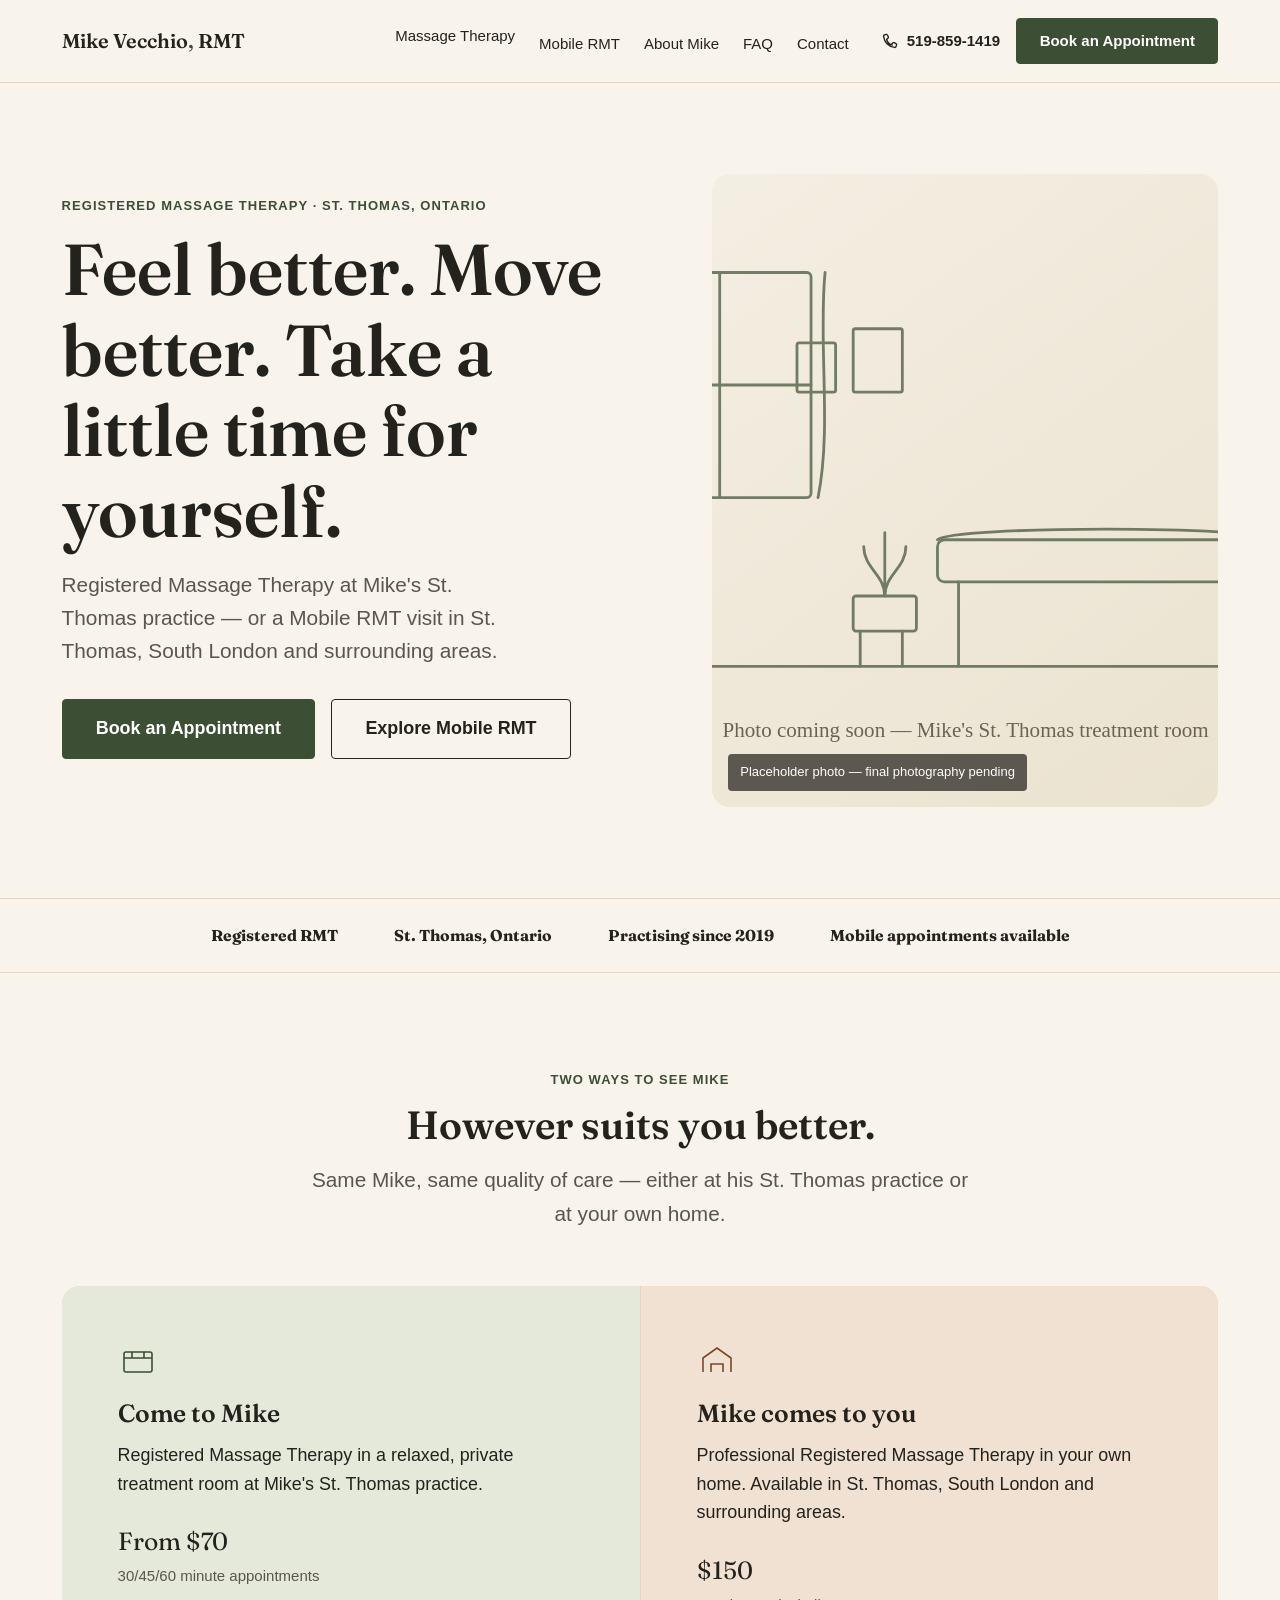
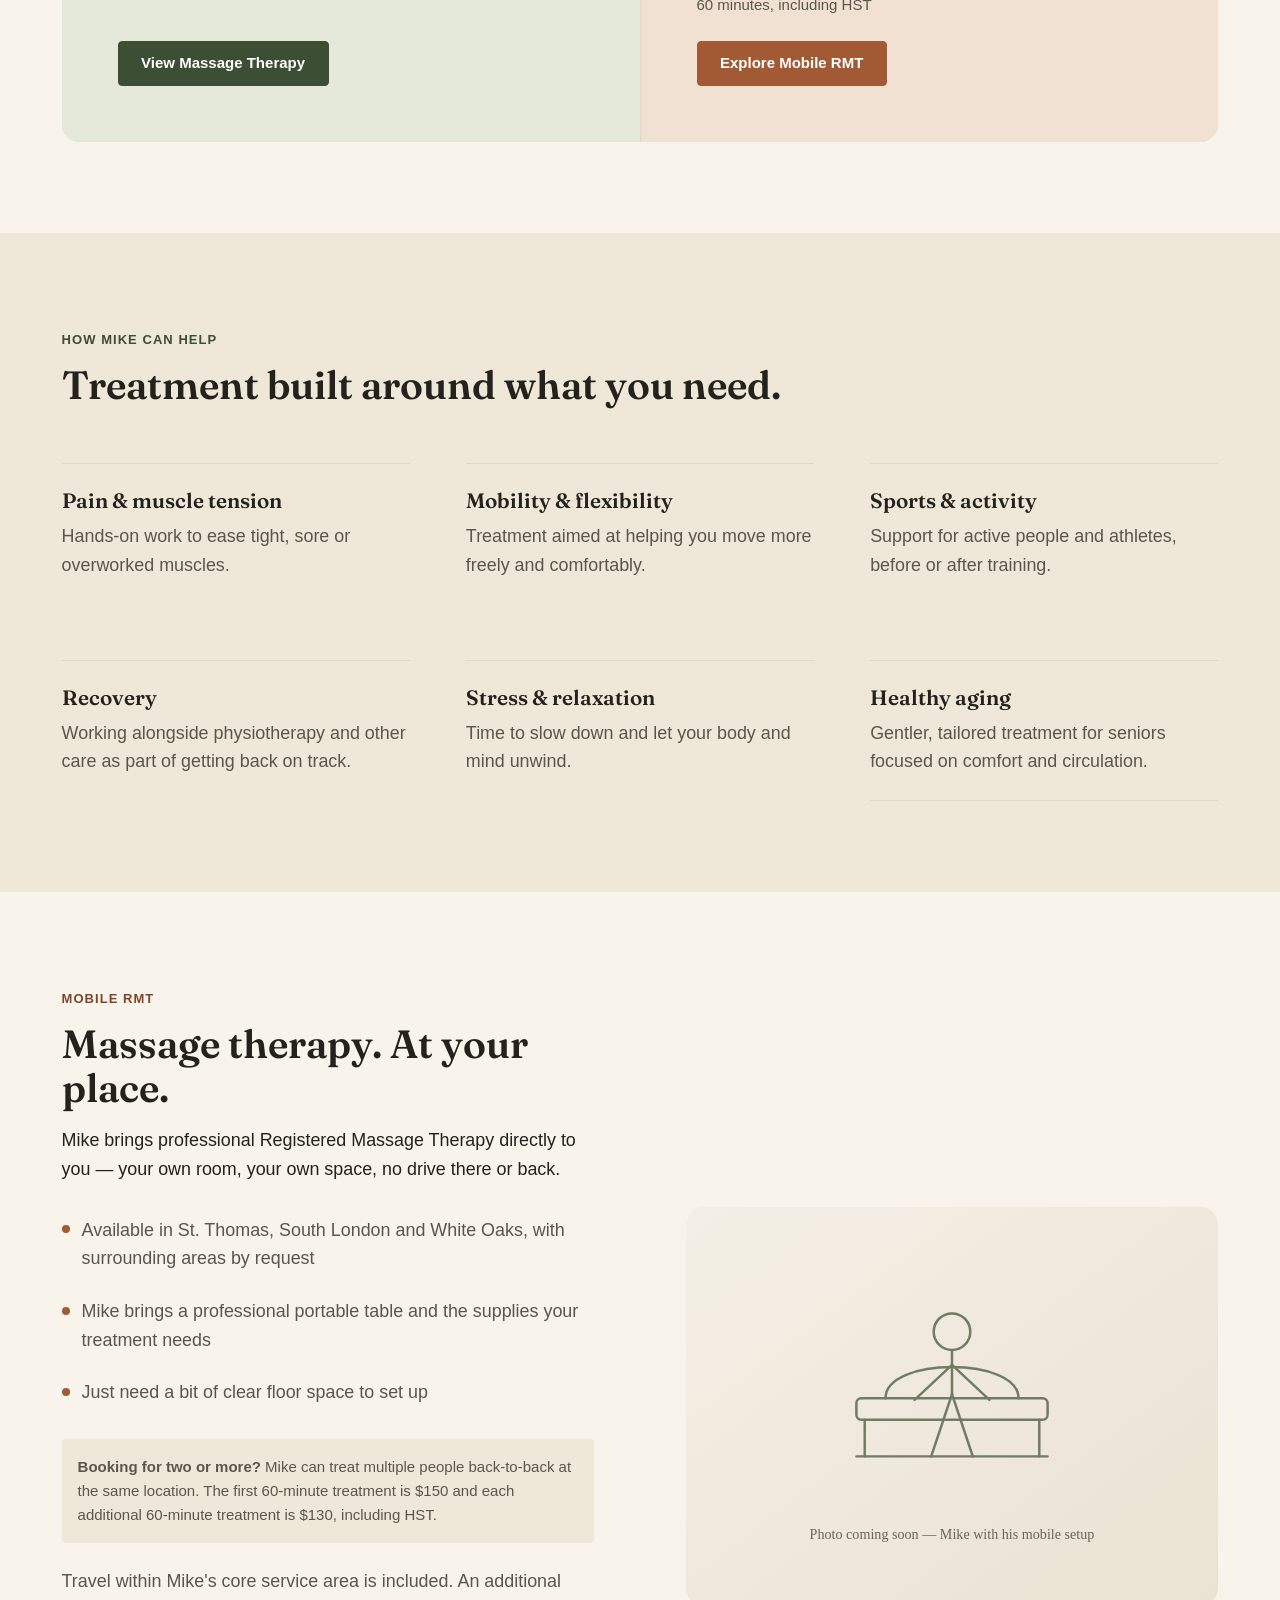
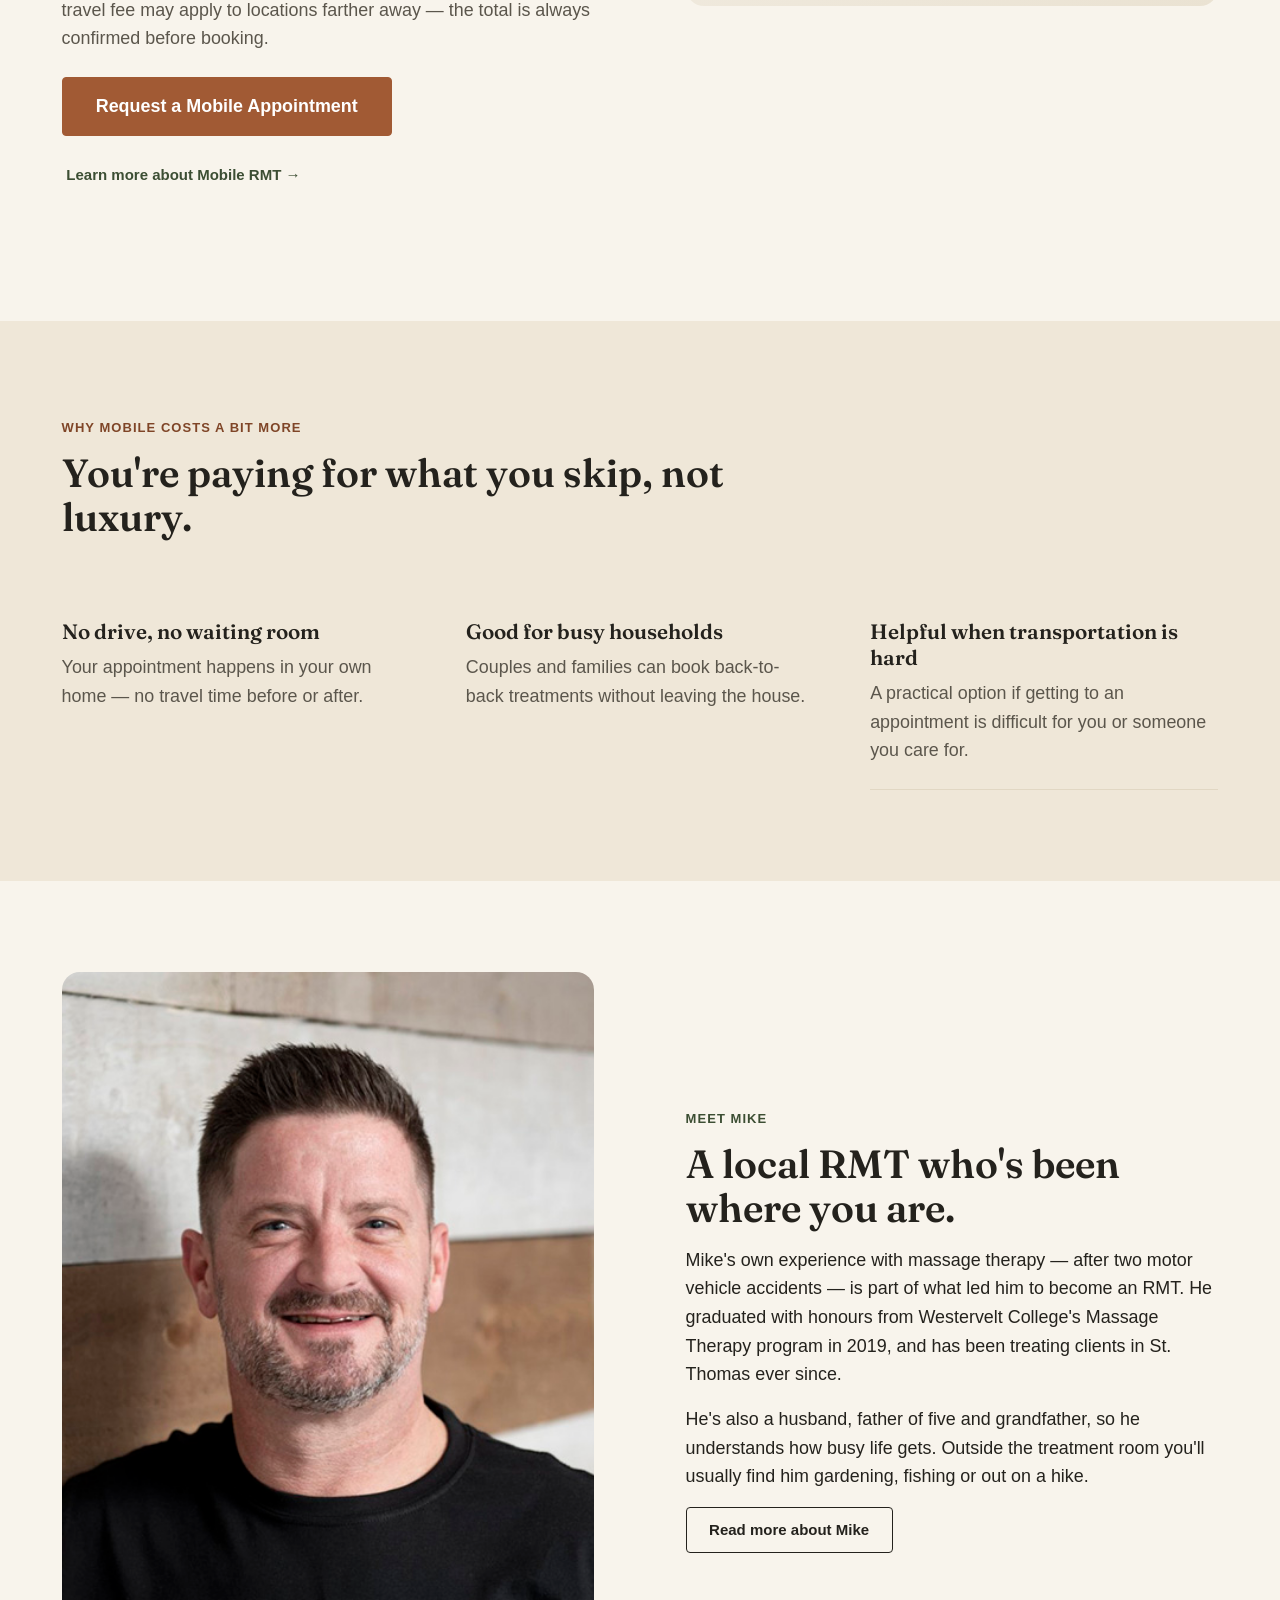
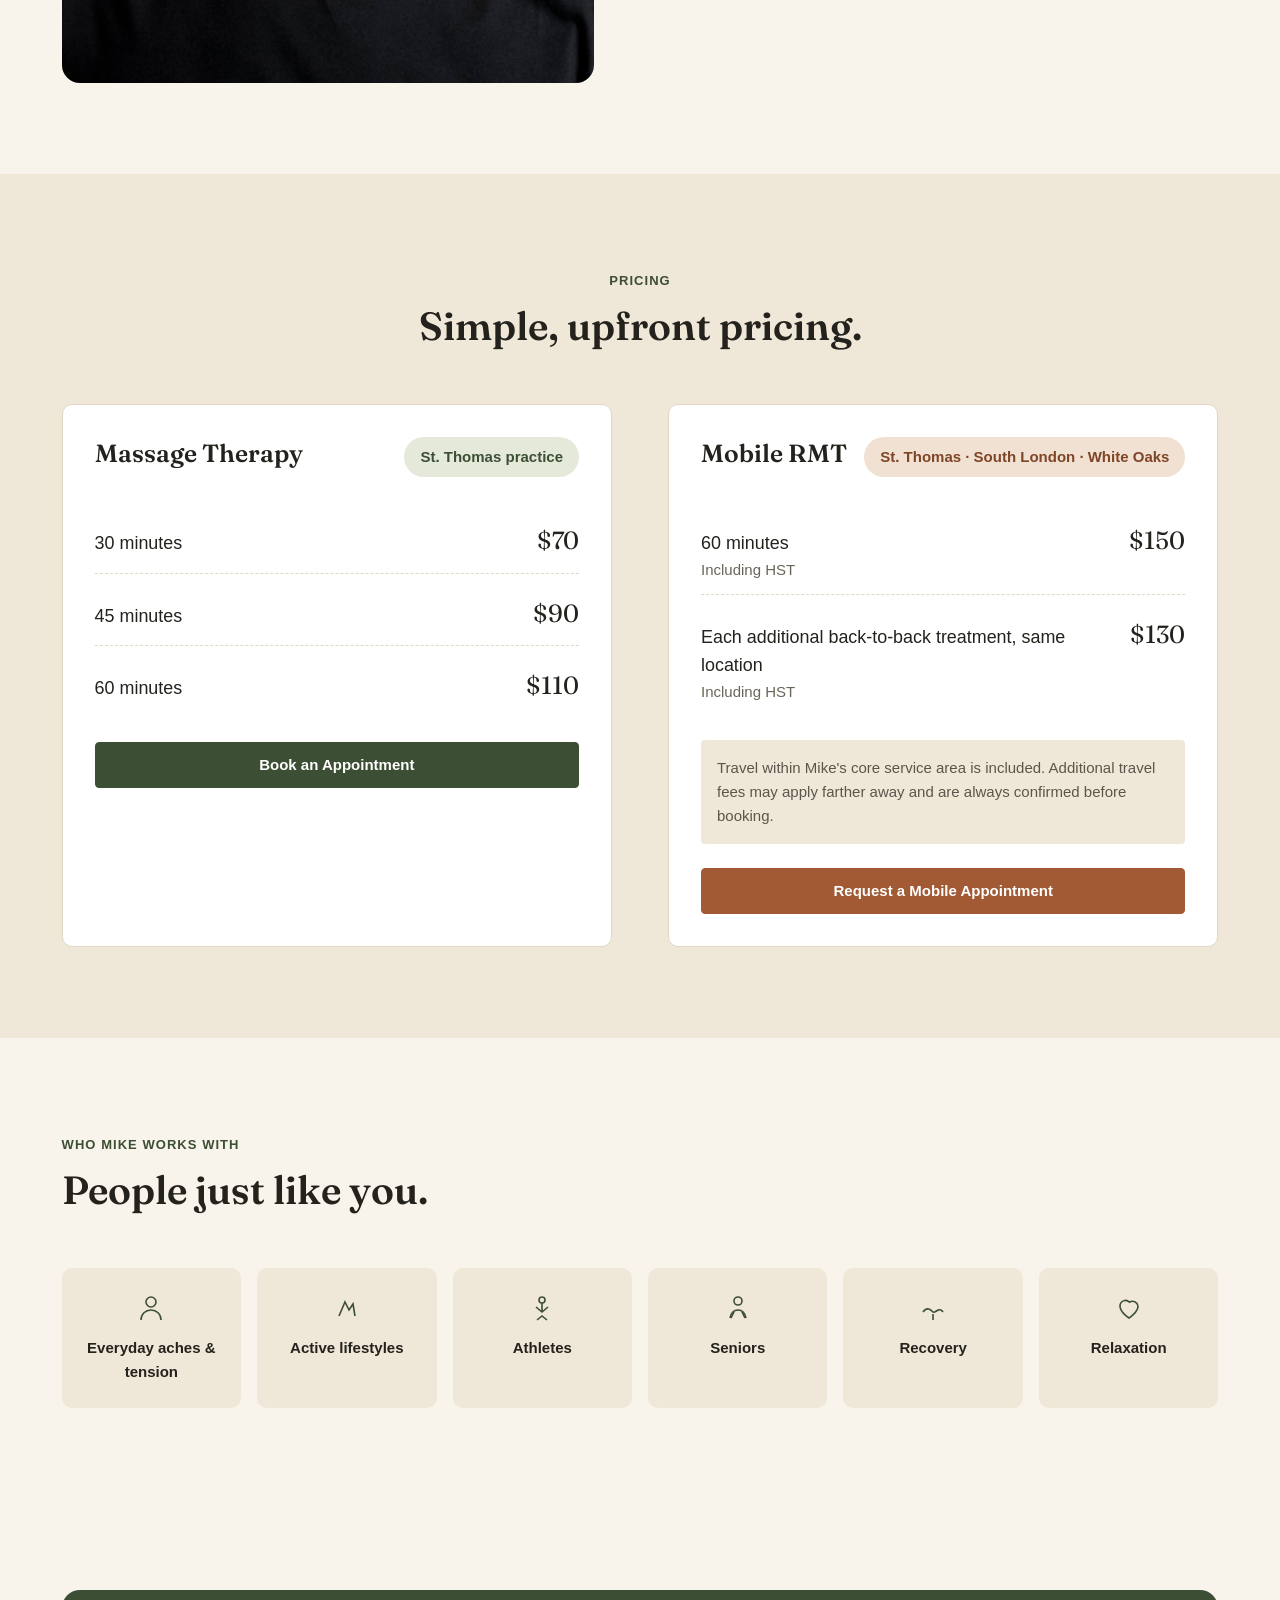
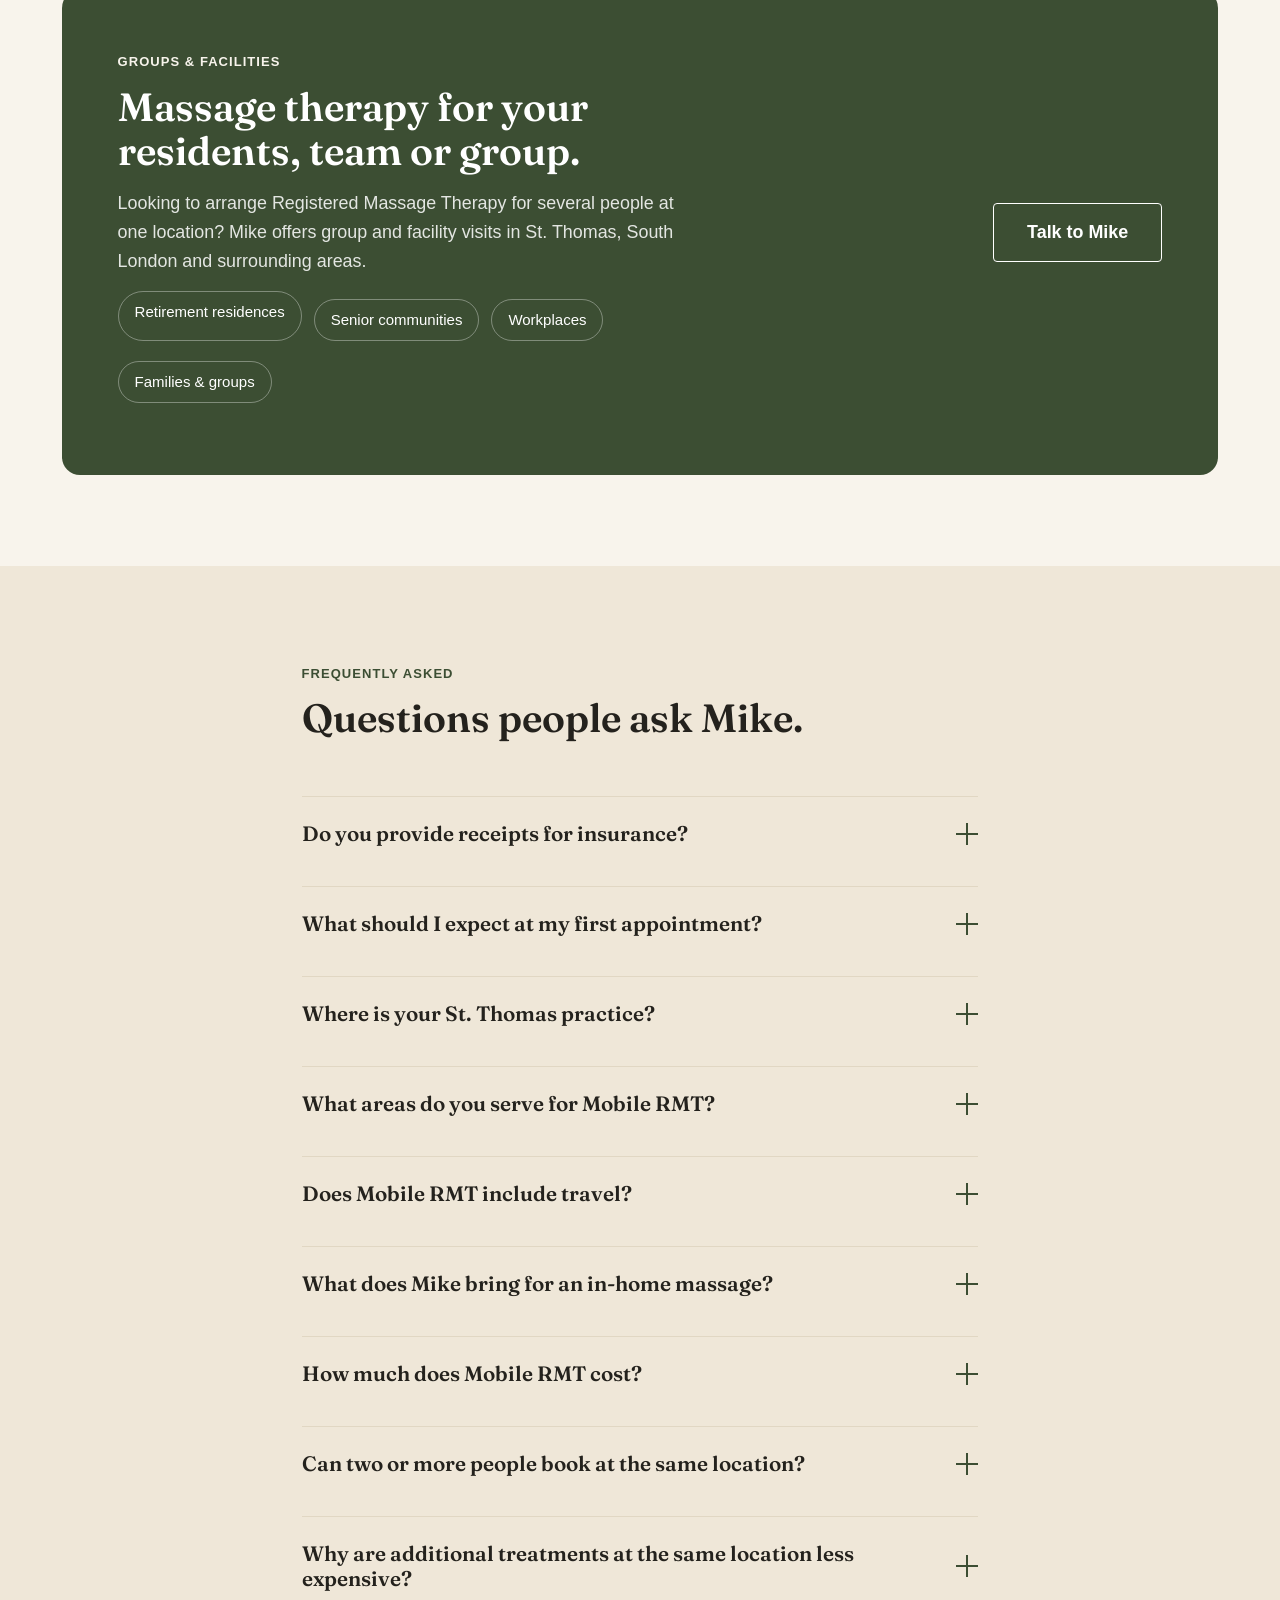
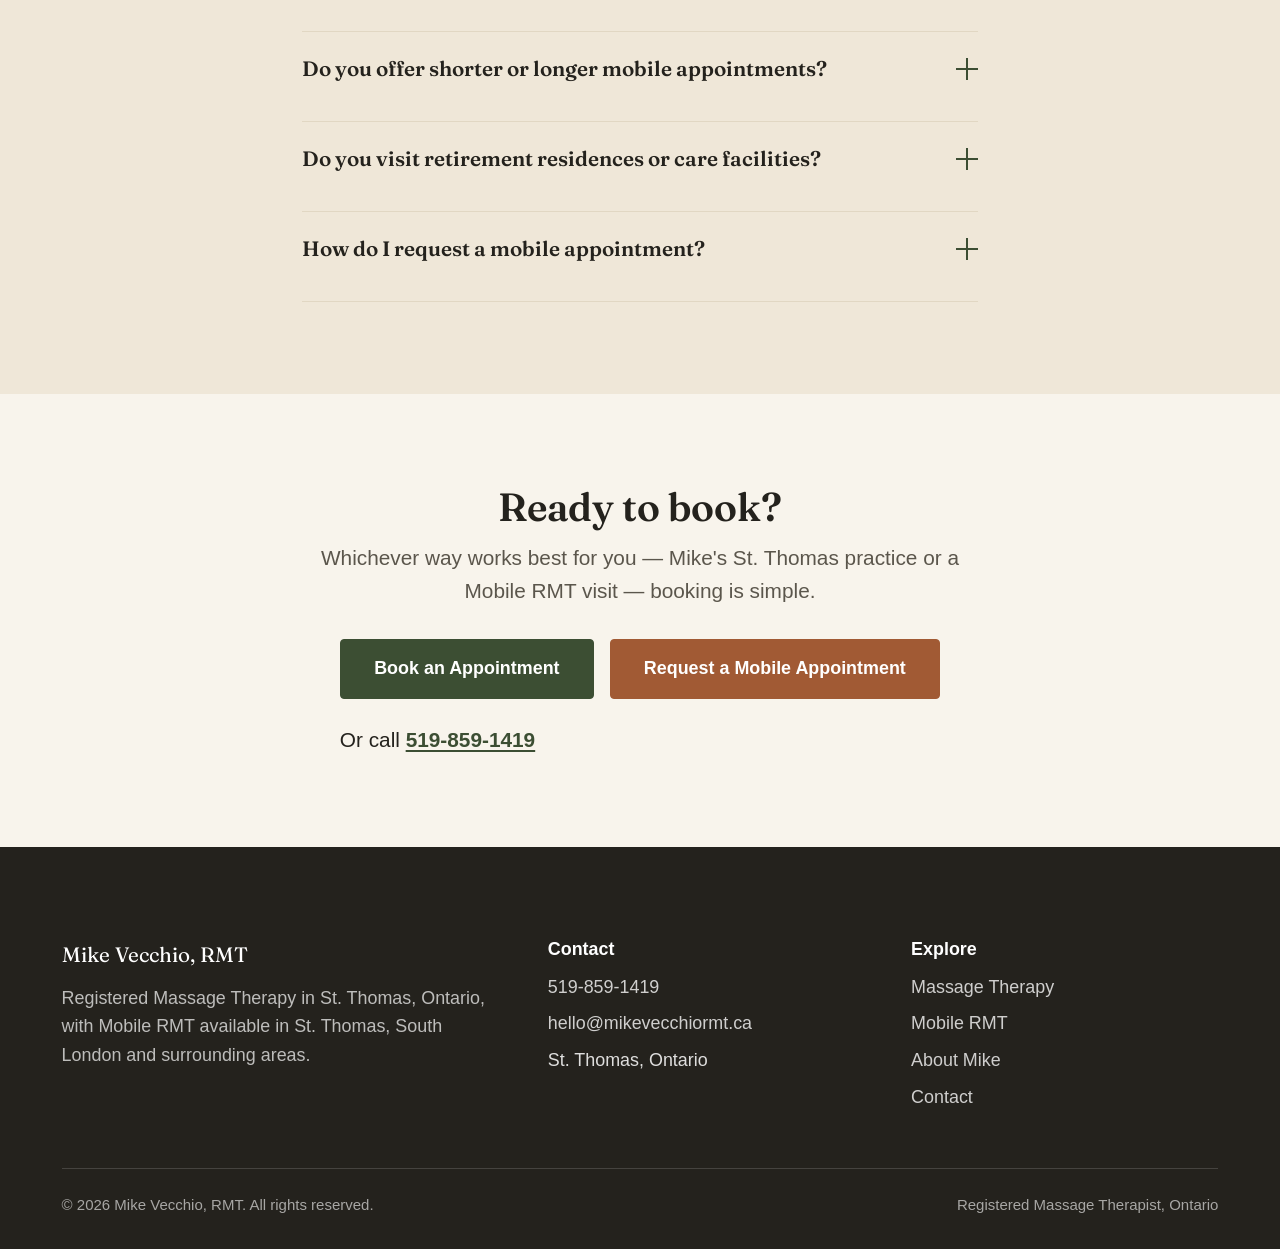
==== index.html @ 5816eddb "Rebuild Mike Vecchio RMT site: new IA, Mobile RMT launch, redesign Ground-up redesign covering the f" ====
<!DOCTYPE html>
<html lang="en-CA">
<head>
<meta charset="utf-8" />
<meta name="viewport" content="width=device-width, initial-scale=1" />
<title>Mike Vecchio, RMT — Registered Massage Therapy in St. Thomas, Ontario</title>
<meta name="description" content="Registered Massage Therapy with Mike Vecchio in St. Thomas, Ontario. Book at his practice or request a Mobile RMT visit in St. Thomas, South London and White Oaks." />
<link rel="canonical" href="https://www.mikevecchiormt.ca/" />
<meta name="robots" content="index, follow, max-image-preview:large, max-snippet:-1" />
<meta name="theme-color" content="#3C4E33" />

<link rel="icon" href="/favicon.png" />
<link rel="apple-touch-icon" href="/favicon.png" />

<!-- Open Graph / social sharing -->
<meta property="og:type" content="website" />
<meta property="og:site_name" content="Mike Vecchio, RMT" />
<meta property="og:locale" content="en_CA" />
<meta property="og:url" content="https://www.mikevecchiormt.ca/" />
<meta property="og:title" content="Mike Vecchio, RMT — Registered Massage Therapy in St. Thomas, Ontario" />
<meta property="og:description" content="Come to Mike's St. Thomas practice, or Mike comes to you. Registered Massage Therapy and Mobile RMT in St. Thomas, South London and surrounding areas." />
<meta property="og:image" content="https://www.mikevecchiormt.ca/images/mike-portrait-placeholder.jpg" />
<meta property="og:image:width" content="474" />
<meta property="og:image:height" content="600" />
<meta property="og:image:alt" content="Mike Vecchio, Registered Massage Therapist" />
<meta name="twitter:card" content="summary_large_image" />
<meta name="twitter:title" content="Mike Vecchio, RMT — Registered Massage Therapy in St. Thomas, Ontario" />
<meta name="twitter:description" content="Come to Mike's St. Thomas practice, or Mike comes to you. Registered Massage Therapy and Mobile RMT in St. Thomas, South London and surrounding areas." />
<meta name="twitter:image" content="https://www.mikevecchiormt.ca/images/mike-portrait-placeholder.jpg" />

<link rel="preconnect" href="https://fonts.googleapis.com" />
<link rel="preconnect" href="https://fonts.gstatic.com" crossorigin />
<link rel="preload" as="image" href="/images/mike-hero-placeholder.svg" fetchpriority="high" />
<link rel="stylesheet" href="https://fonts.googleapis.com/css2?family=Fraunces:ital,wght@0,500;0,600;0,700;1,500&display=swap" />
<link rel="stylesheet" href="/css/styles.css" />

<script type="application/ld+json">
{
  "@context": "https://schema.org",
  "@graph": [
    {
      "@type": "HealthAndBeautyBusiness",
      "@id": "https://www.mikevecchiormt.ca/#business",
      "name": "Mike Vecchio, RMT",
      "description": "Registered Massage Therapy in St. Thomas, Ontario, with Mobile RMT visits available in St. Thomas, South London and surrounding areas.",
      "url": "https://www.mikevecchiormt.ca/",
      "telephone": "+1-519-859-1419",
      "image": "https://www.mikevecchiormt.ca/images/mike-portrait-placeholder.jpg",
      "priceRange": "$70-$150",
      "currenciesAccepted": "CAD",
      "address": {
        "@type": "PostalAddress",
        "addressLocality": "St. Thomas",
        "addressRegion": "ON",
        "addressCountry": "CA"
      },
      "areaServed": [
        { "@type": "City", "name": "St. Thomas, Ontario" },
        { "@type": "Place", "name": "South London, Ontario" },
        { "@type": "Place", "name": "White Oaks, London, Ontario" }
      ],
      "founder": { "@id": "https://www.mikevecchiormt.ca/#mike" },
      "employee": { "@id": "https://www.mikevecchiormt.ca/#mike" },
      "potentialAction": {
        "@type": "ReserveAction",
        "name": "Book an appointment",
        "target": {
          "@type": "EntryPoint",
          "urlTemplate": "https://mikevecchiormt.clinicsense.com/book",
          "inLanguage": "en-CA",
          "actionPlatform": ["http://schema.org/DesktopWebPlatform", "http://schema.org/MobileWebPlatform"]
        }
      },
      "hasOfferCatalog": {
        "@type": "OfferCatalog",
        "name": "Registered massage therapy services",
        "itemListElement": [
          { "@type": "Offer", "priceCurrency": "CAD", "price": "70", "itemOffered": { "@type": "Service", "name": "30 minute massage therapy treatment", "serviceType": "Massage therapy", "areaServed": "St. Thomas, Ontario" } },
          { "@type": "Offer", "priceCurrency": "CAD", "price": "90", "itemOffered": { "@type": "Service", "name": "45 minute massage therapy treatment", "serviceType": "Massage therapy", "areaServed": "St. Thomas, Ontario" } },
          { "@type": "Offer", "priceCurrency": "CAD", "price": "110", "itemOffered": { "@type": "Service", "name": "60 minute massage therapy treatment", "serviceType": "Massage therapy", "areaServed": "St. Thomas, Ontario" } },
          { "@type": "Offer", "priceCurrency": "CAD", "price": "150", "itemOffered": { "@type": "Service", "name": "60 minute Mobile Registered Massage Therapy visit", "serviceType": "Mobile massage therapy", "areaServed": ["St. Thomas, Ontario", "South London, Ontario", "White Oaks, London, Ontario"] } }
        ]
      }
    },
    {
      "@type": "Person",
      "@id": "https://www.mikevecchiormt.ca/#mike",
      "name": "Mike Vecchio",
      "jobTitle": "Registered Massage Therapist",
      "image": "https://www.mikevecchiormt.ca/images/mike-portrait-placeholder.jpg",
      "url": "https://www.mikevecchiormt.ca/about/",
      "telephone": "+1-519-859-1419",
      "alumniOf": { "@type": "EducationalOrganization", "name": "Westervelt College" },
      "worksFor": { "@id": "https://www.mikevecchiormt.ca/#business" }
    },
    {
      "@type": "WebSite",
      "@id": "https://www.mikevecchiormt.ca/#website",
      "url": "https://www.mikevecchiormt.ca/",
      "name": "Mike Vecchio, RMT",
      "inLanguage": "en-CA",
      "publisher": { "@id": "https://www.mikevecchiormt.ca/#business" }
    },
    {
      "@type": "FAQPage",
      "@id": "https://www.mikevecchiormt.ca/#faq",
      "mainEntity": [
        { "@type": "Question", "name": "Do you provide receipts for insurance?", "acceptedAnswer": { "@type": "Answer", "text": "Yes. Every appointment comes with a receipt you can submit to your extended health insurance provider." } },
        { "@type": "Question", "name": "What should I expect at my first appointment?", "acceptedAnswer": { "@type": "Answer", "text": "Mike will start with a short conversation about what's going on and what you're hoping to get out of the treatment, then build a plan around that for the session." } },
        { "@type": "Question", "name": "Where is your St. Thomas practice?", "acceptedAnswer": { "@type": "Answer", "text": "Mike sees clients from his home-based practice in St. Thomas, Ontario. Full address details are shared when you book." } },
        { "@type": "Question", "name": "What areas do you serve for Mobile RMT?", "acceptedAnswer": { "@type": "Answer", "text": "Mobile appointments are available in St. Thomas, South London and surrounding areas, including White Oaks. Contact Mike if you're just outside that area." } },
        { "@type": "Question", "name": "Does Mobile RMT include travel?", "acceptedAnswer": { "@type": "Answer", "text": "Travel within Mike's core service area is included in the price. An additional travel fee may apply to locations farther away, and the total is always confirmed before booking." } },
        { "@type": "Question", "name": "What does Mike bring for an in-home massage?", "acceptedAnswer": { "@type": "Answer", "text": "Mike brings a professional portable treatment table and the supplies needed for your session. You just need a bit of space to set up." } },
        { "@type": "Question", "name": "How much does Mobile RMT cost?", "acceptedAnswer": { "@type": "Answer", "text": "A 60-minute Mobile RMT visit is $150, including HST." } },
        { "@type": "Question", "name": "Can two or more people book at the same location?", "acceptedAnswer": { "@type": "Answer", "text": "Yes. Mike can treat multiple people back-to-back at the same address. The first 60-minute treatment is $150 and each additional 60-minute treatment is $130, including HST." } },
        { "@type": "Question", "name": "Why are additional treatments at the same location less expensive?", "acceptedAnswer": { "@type": "Answer", "text": "Mike only has to travel and set up once, so he can pass some of that saved time along when he's treating more than one person at the same address." } },
        { "@type": "Question", "name": "Do you offer shorter or longer mobile appointments?", "acceptedAnswer": { "@type": "Answer", "text": "Mike is currently offering 60-minute mobile appointments. If you have a specific need, contact Mike to discuss it." } },
        { "@type": "Question", "name": "Do you visit retirement residences or care facilities?", "acceptedAnswer": { "@type": "Answer", "text": "Mike is open to arranging visits for groups at retirement residences, workplaces and similar locations. Reach out to talk through what you have in mind." } },
        { "@type": "Question", "name": "How do I request a mobile appointment?", "acceptedAnswer": { "@type": "Answer", "text": "Use the Request a Mobile Appointment form or call 519-859-1419. Mike will confirm the details, including any travel fee, before your visit is booked." } }
      ]
    }
  ]
}
</script>

<script async src="https://www.googletagmanager.com/gtag/js?id=G-G4RWERL1EK"></script>
<script>
  window.dataLayer = window.dataLayer || [];
  function gtag(){dataLayer.push(arguments);}
  gtag('js', new Date());
  gtag('config', 'G-G4RWERL1EK');
</script>
</head>
<body>
<a class="skip-link" href="#main">Skip to content</a>

<header class="site-header">
  <div class="container site-header__bar">
    <a class="wordmark" href="/">Mike Vecchio<span>,</span> RMT</a>
    <nav class="nav-primary" aria-label="Primary">
      <div class="nav-menu" id="nav-menu">
        <ul class="nav-links">
          <li><a href="/massage-therapy/">Massage Therapy</a></li>
          <li><a href="/mobile-rmt/">Mobile RMT</a></li>
          <li><a href="/about/">About Mike</a></li>
          <li><a href="/#faq">FAQ</a></li>
          <li><a href="/contact/">Contact</a></li>
        </ul>
        <div class="nav-actions">
          <a class="nav-phone tap-target" href="tel:+15198591419" data-analytics-event="phone_click" data-analytics-location="nav">
            <svg viewBox="0 0 24 24" fill="none" stroke="currentColor" stroke-width="1.8" aria-hidden="true"><path d="M15 17.5c-3.6-1-6.5-3.9-7.5-7.5l2-2c.4-.4.5-1 .3-1.5L8.5 4c-.3-.7-1-1-1.7-.8L4.4 4c-.7.2-1.2 1-1 1.7C4.7 13.9 10.1 19.3 18.3 20.6c.7.1 1.5-.4 1.7-1.1l.8-2.4c.2-.7-.1-1.4-.8-1.7l-2.5-1.3c-.5-.2-1.1-.1-1.5.3l-2 2z" stroke-linecap="round" stroke-linejoin="round"/></svg>
            519-859-1419
          </a>
          <a class="btn btn--primary" href="https://mikevecchiormt.clinicsense.com/book" target="_blank" rel="noopener" data-analytics-event="booking_click" data-analytics-location="nav">Book an Appointment</a>
        </div>
      </div>
      <a class="nav-phone-icon tap-target" href="tel:+15198591419" aria-label="Call 519-859-1419" data-analytics-event="phone_click" data-analytics-location="nav_mobile">
        <svg viewBox="0 0 24 24" fill="none" stroke="currentColor" stroke-width="1.8" aria-hidden="true"><path d="M15 17.5c-3.6-1-6.5-3.9-7.5-7.5l2-2c.4-.4.5-1 .3-1.5L8.5 4c-.3-.7-1-1-1.7-.8L4.4 4c-.7.2-1.2 1-1 1.7C4.7 13.9 10.1 19.3 18.3 20.6c.7.1 1.5-.4 1.7-1.1l.8-2.4c.2-.7-.1-1.4-.8-1.7l-2.5-1.3c-.5-.2-1.1-.1-1.5.3l-2 2z" stroke-linecap="round" stroke-linejoin="round"/></svg>
      </a>
      <button class="nav-toggle" type="button" aria-expanded="false" aria-controls="nav-menu" aria-label="Open menu">
        <svg class="icon-open" viewBox="0 0 24 24" fill="none" stroke="currentColor" stroke-width="2" aria-hidden="true"><path d="M4 6h16M4 12h16M4 18h16" stroke-linecap="round"/></svg>
        <svg class="icon-close" viewBox="0 0 24 24" fill="none" stroke="currentColor" stroke-width="2" aria-hidden="true"><path d="M6 6l12 12M18 6L6 18" stroke-linecap="round"/></svg>
      </button>
    </nav>
  </div>
</header>

<main id="main">

  <!-- HERO -->
  <section class="hero container">
    <div class="hero__grid">
      <div>
        <p class="eyebrow hero__eyebrow">Registered Massage Therapy · St. Thomas, Ontario</p>
        <h1>Feel better. Move better. Take a little time for yourself.</h1>
        <p class="hero__lede">Registered Massage Therapy at Mike's St. Thomas practice — or a Mobile RMT visit in St. Thomas, South London and surrounding areas.</p>
        <div class="hero__actions">
          <a class="btn btn--primary btn--lg" href="https://mikevecchiormt.clinicsense.com/book" target="_blank" rel="noopener" data-analytics-event="booking_click" data-analytics-location="hero">Book an Appointment</a>
          <a class="btn btn--outline btn--lg" href="/mobile-rmt/" data-analytics-event="mobile_cta_click" data-analytics-location="hero">Explore Mobile RMT</a>
        </div>
      </div>
      <div class="hero__media">
        <img src="/images/mike-hero-placeholder.svg" width="1200" height="900" alt="Illustrative placeholder for Mike's St. Thomas treatment room" fetchpriority="high" decoding="async" />
        <span class="hero__media-caption">Placeholder photo — final photography pending</span>
      </div>
    </div>
  </section>

  <!-- TRUST STRIP -->
  <section class="trust-strip">
    <div class="container trust-strip__row">
      <div><strong>Registered RMT</strong></div>
      <div><strong>St. Thomas, Ontario</strong></div>
      <div><strong>Practising since 2019</strong></div>
      <div><strong>Mobile appointments available</strong></div>
    </div>
  </section>

  <!-- TWO WAYS TO SEE MIKE -->
  <section class="section container" data-reveal>
    <div class="section-head section-head--center">
      <p class="eyebrow">Two ways to see Mike</p>
      <h2>However suits you better.</h2>
      <p class="lede" style="margin-inline:auto;">Same Mike, same quality of care — either at his St. Thomas practice or at your own home.</p>
    </div>
    <div class="two-ways">
      <div class="way way--forest">
        <svg class="way__icon" viewBox="0 0 40 40" fill="none" stroke="currentColor" stroke-width="1.6" aria-hidden="true"><rect x="6" y="10" width="28" height="20" rx="2"/><path d="M6 16h28M14 10v6M26 10v6"/></svg>
        <h3>Come to Mike</h3>
        <p>Registered Massage Therapy in a relaxed, private treatment room at Mike's St. Thomas practice.</p>
        <p class="way__price">From $70<small>30/45/60 minute appointments</small></p>
        <div class="way__actions">
          <a class="btn btn--primary" href="/massage-therapy/" data-analytics-event="mobile_service_view" data-analytics-location="two_ways_practice">View Massage Therapy</a>
        </div>
      </div>
      <div class="way way--clay">
        <svg class="way__icon" viewBox="0 0 40 40" fill="none" stroke="currentColor" stroke-width="1.6" aria-hidden="true"><path d="M6 30V16l14-10 14 10v14"/><path d="M14 30v-8h12v8"/></svg>
        <h3>Mike comes to you</h3>
        <p>Professional Registered Massage Therapy in your own home. Available in St. Thomas, South London and surrounding areas.</p>
        <p class="way__price">$150<small>60 minutes, including HST</small></p>
        <div class="way__actions">
          <a class="btn btn--clay" href="/mobile-rmt/" data-analytics-event="mobile_cta_click" data-analytics-location="two_ways_mobile">Explore Mobile RMT</a>
        </div>
      </div>
    </div>
  </section>

  <!-- HOW MIKE CAN HELP -->
  <section class="section section--alt" data-reveal>
    <div class="container">
      <div class="section-head">
        <p class="eyebrow">How Mike can help</p>
        <h2>Treatment built around what you need.</h2>
      </div>
      <div class="help-grid grid grid--3">
        <div class="help-item">
          <h3>Pain &amp; muscle tension</h3>
          <p>Hands-on work to ease tight, sore or overworked muscles.</p>
        </div>
        <div class="help-item">
          <h3>Mobility &amp; flexibility</h3>
          <p>Treatment aimed at helping you move more freely and comfortably.</p>
        </div>
        <div class="help-item">
          <h3>Sports &amp; activity</h3>
          <p>Support for active people and athletes, before or after training.</p>
        </div>
        <div class="help-item">
          <h3>Recovery</h3>
          <p>Working alongside physiotherapy and other care as part of getting back on track.</p>
        </div>
        <div class="help-item">
          <h3>Stress &amp; relaxation</h3>
          <p>Time to slow down and let your body and mind unwind.</p>
        </div>
        <div class="help-item">
          <h3>Healthy aging</h3>
          <p>Gentler, tailored treatment for seniors focused on comfort and circulation.</p>
        </div>
      </div>
    </div>
  </section>

  <!-- MOBILE RMT FEATURE -->
  <section class="section container" id="mobile-rmt-feature" data-reveal>
    <div class="feature">
      <div>
        <p class="eyebrow eyebrow--clay">Mobile RMT</p>
        <h2>Massage therapy. At your place.</h2>
        <p>Mike brings professional Registered Massage Therapy directly to you — your own room, your own space, no drive there or back.</p>
        <ul class="feature__list">
          <li>Available in St. Thomas, South London and White Oaks, with surrounding areas by request</li>
          <li>Mike brings a professional portable table and the supplies your treatment needs</li>
          <li>Just need a bit of clear floor space to set up</li>
        </ul>
        <div class="pricing-note">
          <strong>Booking for two or more?</strong> Mike can treat multiple people back-to-back at the same location. The first 60-minute treatment is $150 and each additional 60-minute treatment is $130, including HST.
        </div>
        <p class="text-soft" style="margin-bottom: var(--space-5);">Travel within Mike's core service area is included. An additional travel fee may apply to locations farther away — the total is always confirmed before booking.</p>
        <div class="hero__actions">
          <a class="btn btn--clay btn--lg" href="/contact/#mobile-request" data-analytics-event="mobile_cta_click" data-analytics-location="mobile_feature">Request a Mobile Appointment</a>
          <a class="btn btn--ghost" href="/mobile-rmt/">Learn more about Mobile RMT →</a>
        </div>
      </div>
      <div class="feature__media">
        <img src="/images/mobile-setup-placeholder.svg" width="640" height="480" alt="Illustrative placeholder for a photo of Mike's mobile treatment setup" loading="lazy" decoding="async" />
      </div>
    </div>
  </section>

  <!-- WHY MOBILE -->
  <section class="section section--alt" data-reveal>
    <div class="container">
      <div class="section-head">
        <p class="eyebrow eyebrow--clay">Why mobile costs a bit more</p>
        <h2>You're paying for what you skip, not luxury.</h2>
      </div>
      <div class="grid grid--3">
        <div class="help-item" style="border-top:none;">
          <h3>No drive, no waiting room</h3>
          <p>Your appointment happens in your own home — no travel time before or after.</p>
        </div>
        <div class="help-item" style="border-top:none;">
          <h3>Good for busy households</h3>
          <p>Couples and families can book back-to-back treatments without leaving the house.</p>
        </div>
        <div class="help-item" style="border-top:none;">
          <h3>Helpful when transportation is hard</h3>
          <p>A practical option if getting to an appointment is difficult for you or someone you care for.</p>
        </div>
      </div>
    </div>
  </section>

  <!-- MEET MIKE -->
  <section class="section container" data-reveal>
    <div class="feature feature--reverse">
      <div class="about-portrait">
        <img src="/images/mike-portrait-placeholder.jpg" width="474" height="600" alt="Portrait of Mike Vecchio, Registered Massage Therapist" loading="lazy" decoding="async" />
      </div>
      <div>
        <p class="eyebrow">Meet Mike</p>
        <h2>A local RMT who's been where you are.</h2>
        <p>Mike's own experience with massage therapy — after two motor vehicle accidents — is part of what led him to become an RMT. He graduated with honours from Westervelt College's Massage Therapy program in 2019, and has been treating clients in St. Thomas ever since.</p>
        <p>He's also a husband, father of five and grandfather, so he understands how busy life gets. Outside the treatment room you'll usually find him gardening, fishing or out on a hike.</p>
        <a class="btn btn--outline" href="/about/">Read more about Mike</a>
      </div>
    </div>
  </section>

  <!-- PRICING -->
  <section class="section section--alt" id="pricing" data-reveal>
    <div class="container">
      <div class="section-head section-head--center">
        <p class="eyebrow">Pricing</p>
        <h2>Simple, upfront pricing.</h2>
      </div>
      <div class="pricing-grid">
        <div class="pricing-card">
          <div class="pricing-card__head">
            <h3>Massage Therapy</h3>
            <span class="badge">St. Thomas practice</span>
          </div>
          <ul class="pricing-list">
            <li class="pricing-row"><span class="pricing-row__label">30 minutes</span><span class="pricing-row__price">$70</span></li>
            <li class="pricing-row"><span class="pricing-row__label">45 minutes</span><span class="pricing-row__price">$90</span></li>
            <li class="pricing-row"><span class="pricing-row__label">60 minutes</span><span class="pricing-row__price">$110</span></li>
          </ul>
          <a class="btn btn--primary" href="https://mikevecchiormt.clinicsense.com/book" target="_blank" rel="noopener" data-analytics-event="booking_click" data-analytics-location="pricing">Book an Appointment</a>
        </div>
        <div class="pricing-card">
          <div class="pricing-card__head">
            <h3>Mobile RMT</h3>
            <span class="badge badge--clay">St. Thomas · South London · White Oaks</span>
          </div>
          <ul class="pricing-list">
            <li class="pricing-row"><span class="pricing-row__label">60 minutes<small>Including HST</small></span><span class="pricing-row__price">$150</span></li>
            <li class="pricing-row"><span class="pricing-row__label">Each additional back-to-back treatment, same location<small>Including HST</small></span><span class="pricing-row__price">$130</span></li>
          </ul>
          <p class="pricing-note">Travel within Mike's core service area is included. Additional travel fees may apply farther away and are always confirmed before booking.</p>
          <a class="btn btn--clay" href="/contact/#mobile-request" data-analytics-event="mobile_cta_click" data-analytics-location="pricing">Request a Mobile Appointment</a>
        </div>
      </div>
    </div>
  </section>

  <!-- WHO MIKE WORKS WITH -->
  <section class="section container" data-reveal>
    <div class="section-head">
      <p class="eyebrow">Who Mike works with</p>
      <h2>People just like you.</h2>
    </div>
    <div class="audience-scroller">
      <div class="audience-item"><svg class="audience-item__icon" viewBox="0 0 32 32" fill="none" stroke="currentColor" stroke-width="1.6" aria-hidden="true"><circle cx="16" cy="10" r="5"/><path d="M6 28c0-6 4.5-10 10-10s10 4 10 10"/></svg><p>Everyday aches &amp; tension</p></div>
      <div class="audience-item"><svg class="audience-item__icon" viewBox="0 0 32 32" fill="none" stroke="currentColor" stroke-width="1.6" aria-hidden="true"><path d="M8 24l6-14 4 8 4-6 2 12"/></svg><p>Active lifestyles</p></div>
      <div class="audience-item"><svg class="audience-item__icon" viewBox="0 0 32 32" fill="none" stroke="currentColor" stroke-width="1.6" aria-hidden="true"><circle cx="16" cy="8" r="3"/><path d="M16 11v9M10 15l6 5 6-5M11 28l5-4 5 4"/></svg><p>Athletes</p></div>
      <div class="audience-item"><svg class="audience-item__icon" viewBox="0 0 32 32" fill="none" stroke="currentColor" stroke-width="1.6" aria-hidden="true"><circle cx="16" cy="9" r="4"/><path d="M8 26c1-5 4-8 8-8s7 3 8 8"/><path d="M12 20l-3 6M20 20l3 6"/></svg><p>Seniors</p></div>
      <div class="audience-item"><svg class="audience-item__icon" viewBox="0 0 32 32" fill="none" stroke="currentColor" stroke-width="1.6" aria-hidden="true"><path d="M6 20c4-6 8-2 10 0s6-6 10 0"/><path d="M16 22v6"/></svg><p>Recovery</p></div>
      <div class="audience-item"><svg class="audience-item__icon" viewBox="0 0 32 32" fill="none" stroke="currentColor" stroke-width="1.6" aria-hidden="true"><path d="M16 26s-9-5.5-9-12a5.5 5.5 0 019.5-3.8A5.5 5.5 0 0125 14c0 6.5-9 12-9 12z"/></svg><p>Relaxation</p></div>
    </div>
  </section>

  <!-- GROUPS / FACILITIES -->
  <section class="section container" data-reveal>
    <div class="callout">
      <div>
        <p class="eyebrow" style="color:var(--color-paper);">Groups &amp; facilities</p>
        <h2>Massage therapy for your residents, team or group.</h2>
        <p>Looking to arrange Registered Massage Therapy for several people at one location? Mike offers group and facility visits in St. Thomas, South London and surrounding areas.</p>
        <ul class="callout__list">
          <li>Retirement residences</li>
          <li>Senior communities</li>
          <li>Workplaces</li>
          <li>Families &amp; groups</li>
        </ul>
      </div>
      <div class="callout__actions">
        <a class="btn btn--outline btn--lg" href="/contact/#facility" data-analytics-event="facility_cta_click" data-analytics-location="home_groups">Talk to Mike</a>
      </div>
    </div>
  </section>

  <!-- FAQ -->
  <section class="section section--alt" id="faq" data-reveal>
    <div class="container container--narrow">
      <div class="section-head">
        <p class="eyebrow">Frequently asked</p>
        <h2>Questions people ask Mike.</h2>
      </div>
      <div class="faq-list">

        <div class="faq-item">
          <h3><button class="faq-question" aria-expanded="false"><span>Do you provide receipts for insurance?</span><span class="faq-question__icon" aria-hidden="true"></span></button></h3>
          <div class="faq-answer"><div><p>Yes. Every appointment comes with a receipt you can submit to your extended health insurance provider.</p></div></div>
        </div>

        <div class="faq-item">
          <h3><button class="faq-question" aria-expanded="false"><span>What should I expect at my first appointment?</span><span class="faq-question__icon" aria-hidden="true"></span></button></h3>
          <div class="faq-answer"><div><p>Mike will start with a short conversation about what's going on and what you're hoping to get out of the treatment, then build a plan around that for the session.</p></div></div>
        </div>

        <div class="faq-item">
          <h3><button class="faq-question" aria-expanded="false"><span>Where is your St. Thomas practice?</span><span class="faq-question__icon" aria-hidden="true"></span></button></h3>
          <div class="faq-answer"><div><p>Mike sees clients from his home-based practice in St. Thomas, Ontario. Full address details are shared when you book.</p></div></div>
        </div>

        <div class="faq-item">
          <h3><button class="faq-question" aria-expanded="false"><span>What areas do you serve for Mobile RMT?</span><span class="faq-question__icon" aria-hidden="true"></span></button></h3>
          <div class="faq-answer"><div><p>Mobile appointments are available in St. Thomas, South London and surrounding areas, including White Oaks. If you're just outside that area, get in touch — Mike reviews requests individually.</p></div></div>
        </div>

        <div class="faq-item">
          <h3><button class="faq-question" aria-expanded="false"><span>Does Mobile RMT include travel?</span><span class="faq-question__icon" aria-hidden="true"></span></button></h3>
          <div class="faq-answer"><div><p>Travel within Mike's core service area is included in the price. An additional travel fee may apply to locations farther away, and the total is always confirmed before booking.</p></div></div>
        </div>

        <div class="faq-item">
          <h3><button class="faq-question" aria-expanded="false"><span>What does Mike bring for an in-home massage?</span><span class="faq-question__icon" aria-hidden="true"></span></button></h3>
          <div class="faq-answer"><div><p>Mike brings a professional portable treatment table and the supplies he needs for your session. All you need is a bit of clear space to set up.</p></div></div>
        </div>

        <div class="faq-item">
          <h3><button class="faq-question" aria-expanded="false"><span>How much does Mobile RMT cost?</span><span class="faq-question__icon" aria-hidden="true"></span></button></h3>
          <div class="faq-answer"><div><p>A 60-minute Mobile RMT visit is $150, including HST.</p></div></div>
        </div>

        <div class="faq-item">
          <h3><button class="faq-question" aria-expanded="false"><span>Can two or more people book at the same location?</span><span class="faq-question__icon" aria-hidden="true"></span></button></h3>
          <div class="faq-answer"><div><p>Yes. Mike can treat multiple people back-to-back at the same address. The first 60-minute treatment is $150 and each additional 60-minute treatment is $130, including HST.</p></div></div>
        </div>

        <div class="faq-item">
          <h3><button class="faq-question" aria-expanded="false"><span>Why are additional treatments at the same location less expensive?</span><span class="faq-question__icon" aria-hidden="true"></span></button></h3>
          <div class="faq-answer"><div><p>Mike only has to travel and set up once, so he can pass some of that saved time along when he's treating more than one person at the same address.</p></div></div>
        </div>

        <div class="faq-item">
          <h3><button class="faq-question" aria-expanded="false"><span>Do you offer shorter or longer mobile appointments?</span><span class="faq-question__icon" aria-hidden="true"></span></button></h3>
          <div class="faq-answer"><div><p>Mike is currently offering 60-minute mobile appointments. If you have a specific need, contact Mike to discuss it.</p></div></div>
        </div>

        <div class="faq-item">
          <h3><button class="faq-question" aria-expanded="false"><span>Do you visit retirement residences or care facilities?</span><span class="faq-question__icon" aria-hidden="true"></span></button></h3>
          <div class="faq-answer"><div><p>Mike is open to arranging visits for groups at retirement residences, workplaces and similar locations. Reach out to talk through what you have in mind.</p></div></div>
        </div>

        <div class="faq-item">
          <h3><button class="faq-question" aria-expanded="false"><span>How do I request a mobile appointment?</span><span class="faq-question__icon" aria-hidden="true"></span></button></h3>
          <div class="faq-answer"><div><p>Use the Request a Mobile Appointment form on the Contact page, or call 519-859-1419. Mike will confirm the details, including any travel fee, before your visit is booked.</p></div></div>
        </div>

      </div>
    </div>
  </section>

  <!-- FINAL CTA -->
  <section class="section final-cta container" data-reveal>
    <h2>Ready to book?</h2>
    <p class="lede" style="margin-inline:auto;">Whichever way works best for you — Mike's St. Thomas practice or a Mobile RMT visit — booking is simple.</p>
    <div class="final-cta__actions">
      <a class="btn btn--primary btn--lg" href="https://mikevecchiormt.clinicsense.com/book" target="_blank" rel="noopener" data-analytics-event="booking_click" data-analytics-location="final_cta">Book an Appointment</a>
      <a class="btn btn--clay btn--lg" href="/contact/#mobile-request" data-analytics-event="mobile_cta_click" data-analytics-location="final_cta">Request a Mobile Appointment</a>
    </div>
    <p class="final-cta__phone">Or call <a href="tel:+15198591419" data-analytics-event="phone_click" data-analytics-location="final_cta">519-859-1419</a></p>
  </section>

</main>

<div class="sticky-cta" aria-hidden="false">
  <a class="btn btn--primary" href="https://mikevecchiormt.clinicsense.com/book" target="_blank" rel="noopener" data-analytics-event="booking_click" data-analytics-location="sticky_bar">Book an Appointment</a>
  <a class="btn btn--clay" href="/contact/#mobile-request" data-analytics-event="mobile_cta_click" data-analytics-location="sticky_bar">Request Mobile Visit</a>
</div>

<footer class="site-footer">
  <div class="container">
    <div class="footer-grid">
      <div>
        <div class="footer-wordmark">Mike Vecchio, RMT</div>
        <p>Registered Massage Therapy in St. Thomas, Ontario, with Mobile RMT available in St. Thomas, South London and surrounding areas.</p>
      </div>
      <div>
        <h3>Contact</h3>
        <ul class="footer-links">
          <li><a href="tel:+15198591419" data-analytics-event="phone_click" data-analytics-location="footer">519-859-1419</a></li>
          <!-- TODO: placeholder email address — replace with Mike's real inbox. See README Content Verification. -->
          <li><a href="mailto:hello@mikevecchiormt.ca" data-analytics-event="email_click" data-analytics-location="footer">hello@mikevecchiormt.ca</a></li>
          <li>St. Thomas, Ontario</li>
        </ul>
      </div>
      <div>
        <h3>Explore</h3>
        <ul class="footer-links">
          <li><a href="/massage-therapy/">Massage Therapy</a></li>
          <li><a href="/mobile-rmt/">Mobile RMT</a></li>
          <li><a href="/about/">About Mike</a></li>
          <li><a href="/contact/">Contact</a></li>
        </ul>
      </div>
    </div>
    <div class="footer-bottom">
      <span>&copy; <span id="footer-year">2026</span> Mike Vecchio, RMT. All rights reserved.</span>
      <span>Registered Massage Therapist, Ontario</span>
    </div>
  </div>
</footer>

<script src="/js/analytics.js"></script>
<script src="/js/main.js"></script>
</body>
</html>
---- css/styles.css ----
/* ==========================================================================
   Mike Vecchio, RMT — Design System & Site Styles
   Plain CSS. No build step. Organized as:
     1. Design tokens (custom properties)
     2. Reset / base elements
     3. Layout primitives (container, section, grid)
     4. Typography helpers
     5. Components (nav, buttons, cards-ish blocks, pricing, FAQ, forms, etc.)
     6. Page-specific tweaks
     7. Motion & accessibility
   ========================================================================== */

/* --------------------------------------------------------------------------
   1. DESIGN TOKENS
   -------------------------------------------------------------------------- */
:root {
  /* Color: warm paper neutrals */
  --color-paper: #F8F4EC;         /* primary background */
  --color-paper-deep: #EFE7D8;    /* secondary section background */
  --color-paper-line: #E1D7C3;    /* hairline borders on paper */

  /* Color: ink */
  --color-ink: #24221D;           /* primary text, near-black warm charcoal */
  --color-ink-soft: #5B564C;      /* secondary text */
  --color-ink-faint: #6B6558;     /* tertiary / meta text (WCAG AA on paper) */

  /* Color: forest (practice / primary brand accent) */
  --color-forest: #3C4E33;
  --color-forest-deep: #2A3824;
  --color-forest-tint: #E4E9DA;

  /* Color: clay (mobile RMT accent — distinguishes "Mike comes to you") */
  --color-clay: #A15A34;
  --color-clay-deep: #7F4527;
  --color-clay-tint: #F1E1D2;

  /* Color: surfaces */
  --color-white: #FFFFFF;

  /* Feedback */
  --color-error: #A3352A;
  --color-error-tint: #F7E3E0;
  --color-success: #2E5C3A;
  --color-success-tint: #E3EEE2;

  /* Typography */
  --font-display: 'Fraunces', Georgia, 'Iowan Old Style', 'Times New Roman', serif;
  --font-body: -apple-system, BlinkMacSystemFont, 'Segoe UI', Roboto, Helvetica, Arial, sans-serif;

  --fs-eyebrow: 0.8125rem;
  --fs-body-sm: clamp(0.9rem, 0.86rem + 0.15vw, 0.9375rem);
  --fs-body: clamp(1rem, 0.96rem + 0.2vw, 1.125rem);
  --fs-body-lg: clamp(1.125rem, 1.06rem + 0.3vw, 1.3125rem);
  --fs-h3: clamp(1.25rem, 1.15rem + 0.5vw, 1.625rem);
  --fs-h2: clamp(1.75rem, 1.5rem + 1.2vw, 2.5rem);
  --fs-h1: clamp(2.25rem, 1.8rem + 2.2vw, 3.75rem);
  --fs-display: clamp(2.75rem, 2.1rem + 3vw, 4.75rem);

  --lh-tight: 1.12;
  --lh-heading: 1.25;
  --lh-body: 1.6;

  /* Spacing scale (fluid where it helps rhythm breathe on large screens) */
  --space-1: 0.25rem;
  --space-2: 0.5rem;
  --space-3: 0.75rem;
  --space-4: 1rem;
  --space-5: 1.5rem;
  --space-6: 2rem;
  --space-7: clamp(2.5rem, 2rem + 2vw, 3.5rem);
  --space-8: clamp(3.5rem, 2.5rem + 4vw, 6rem);
  --space-9: clamp(5rem, 3.5rem + 6vw, 8.5rem);

  /* Layout */
  --container-max: 1240px;
  --container-narrow: 760px;
  --container-pad: clamp(1.25rem, 1rem + 2vw, 3rem);

  /* Shape */
  --radius-sm: 4px;
  --radius-md: 10px;
  --radius-lg: 18px;

  /* Elevation (used sparingly) */
  --shadow-sm: 0 1px 3px rgba(36, 34, 29, 0.08);
  --shadow-md: 0 10px 30px -12px rgba(36, 34, 29, 0.28);

  /* Motion */
  --ease: cubic-bezier(0.4, 0, 0.2, 1);
  --dur-fast: 150ms;
  --dur-base: 260ms;
  --dur-slow: 420ms;

  /* Focus */
  --focus-ring: 3px solid #1E63A8;
  --focus-ring-offset: 2px;
}

/* --------------------------------------------------------------------------
   2. RESET / BASE
   -------------------------------------------------------------------------- */
*, *::before, *::after { box-sizing: border-box; }
html { -webkit-text-size-adjust: 100%; scroll-behavior: smooth; }
@media (prefers-reduced-motion: reduce) {
  html { scroll-behavior: auto; }
}

body {
  margin: 0;
  background: var(--color-paper);
  color: var(--color-ink);
  font-family: var(--font-body);
  font-size: var(--fs-body);
  line-height: var(--lh-body);
  -webkit-font-smoothing: antialiased;
  text-rendering: optimizeLegibility;
}

img, svg { display: block; max-width: 100%; }
img { height: auto; }

h1, h2, h3, h4 {
  font-family: var(--font-display);
  color: var(--color-ink);
  margin: 0 0 var(--space-4);
  line-height: var(--lh-heading);
  font-weight: 600;
}
h1 { font-size: var(--fs-h1); line-height: var(--lh-tight); }
h2 { font-size: var(--fs-h2); line-height: var(--lh-tight); }
h3 { font-size: var(--fs-h3); }
h4 { font-size: var(--fs-body-lg); }

p { margin: 0 0 var(--space-4); max-width: 65ch; }
p:last-child { margin-bottom: 0; }

ul, ol { margin: 0 0 var(--space-4); padding-left: 1.25em; }
li + li { margin-top: var(--space-2); }

a { color: var(--color-forest); text-decoration-thickness: 1.5px; text-underline-offset: 3px; }
a:hover { color: var(--color-forest-deep); }

strong { font-weight: 700; }

button { font-family: inherit; }

hr {
  border: none;
  border-top: 1px solid var(--color-paper-line);
  margin: var(--space-7) 0;
}

:focus-visible {
  outline: var(--focus-ring);
  outline-offset: var(--focus-ring-offset);
  border-radius: 2px;
}

/* Skip link */
.skip-link {
  position: absolute;
  left: var(--space-4);
  top: -60px;
  background: var(--color-ink);
  color: var(--color-white);
  padding: var(--space-3) var(--space-5);
  border-radius: var(--radius-sm);
  z-index: 1000;
  transition: top var(--dur-fast) var(--ease);
}
.skip-link:focus { top: var(--space-4); }

/* --------------------------------------------------------------------------
   3. LAYOUT PRIMITIVES
   -------------------------------------------------------------------------- */
.container {
  width: 100%;
  max-width: var(--container-max);
  margin-inline: auto;
  padding-inline: var(--container-pad);
}

.container--narrow {
  max-width: var(--container-narrow);
}

.section {
  padding-block: var(--space-8);
}

.section--tight { padding-block: var(--space-7); }

.section--alt {
  background: var(--color-paper-deep);
}

.section--forest {
  background: var(--color-forest);
  color: var(--color-white);
}
.section--forest h2, .section--forest h3 { color: var(--color-white); }
.section--forest p { color: rgba(255,255,255,0.88); }
.section--forest a:not(.btn) { color: var(--color-white); }

.section-head {
  max-width: 46rem;
  margin-bottom: var(--space-7);
}
.section-head--center { margin-inline: auto; text-align: center; }

.eyebrow {
  display: inline-flex;
  align-items: center;
  gap: var(--space-2);
  font-family: var(--font-body);
  font-size: var(--fs-eyebrow);
  font-weight: 700;
  letter-spacing: 0.08em;
  text-transform: uppercase;
  color: var(--color-forest);
  margin-bottom: var(--space-3);
}
.eyebrow--clay { color: var(--color-clay-deep); }
.section--forest .eyebrow { color: var(--color-paper); }

.lede {
  font-size: var(--fs-body-lg);
  color: var(--color-ink-soft);
  max-width: 42rem;
}

/* Grid helpers */
.grid {
  display: grid;
  gap: var(--space-7);
}
.grid--2 { grid-template-columns: repeat(2, 1fr); }
.grid--3 { grid-template-columns: repeat(3, 1fr); }
.grid--4 { grid-template-columns: repeat(4, 1fr); }

@media (max-width: 900px) {
  .grid--3, .grid--4 { grid-template-columns: repeat(2, 1fr); }
}
@media (max-width: 640px) {
  .grid--2, .grid--3, .grid--4 { grid-template-columns: 1fr; }
}

.stack { display: flex; flex-direction: column; }
.cluster { display: flex; flex-wrap: wrap; align-items: center; gap: var(--space-4); }

.visually-hidden {
  position: absolute;
  width: 1px; height: 1px;
  padding: 0; margin: -1px;
  overflow: hidden;
  clip: rect(0,0,0,0);
  white-space: nowrap;
  border: 0;
}

/* --------------------------------------------------------------------------
   4. TYPOGRAPHY HELPERS
   -------------------------------------------------------------------------- */
.text-soft { color: var(--color-ink-soft); }
.text-faint { color: var(--color-ink-faint); }
.text-forest { color: var(--color-forest); }
.text-clay { color: var(--color-clay-deep); }
.font-display { font-family: var(--font-display); }

/* --------------------------------------------------------------------------
   5. COMPONENTS
   -------------------------------------------------------------------------- */

/* --- Site header / nav ------------------------------------------------- */
.site-header {
  position: sticky;
  top: 0;
  z-index: 100;
  border-bottom: 1px solid var(--color-paper-line);
}
/*
 * The translucent blur lives on a pseudo-element rather than directly on
 * .site-header. A `backdrop-filter` (or `filter`) on an element creates a
 * new containing block for its `position: fixed` descendants — which broke
 * the full-screen mobile nav overlay (a fixed-position child) by confining
 * it to the header's own small box. Isolating the filter to ::before avoids
 * that entirely.
 */
.site-header::before {
  content: '';
  position: absolute;
  inset: 0;
  z-index: -1;
  background: rgba(248, 244, 236, 0.92);
  backdrop-filter: saturate(140%) blur(8px);
}

.site-header__bar {
  display: flex;
  align-items: center;
  justify-content: space-between;
  gap: var(--space-5);
  padding-block: var(--space-4);
}

.wordmark {
  font-family: var(--font-display);
  font-weight: 600;
  font-size: 1.25rem;
  color: var(--color-ink);
  text-decoration: none;
  white-space: nowrap;
}
.wordmark:hover { color: var(--color-ink); }
.wordmark span { color: var(--color-forest); }

.nav-primary {
  display: flex;
  align-items: center;
  gap: var(--space-5);
}

.nav-menu {
  display: flex;
  align-items: center;
  gap: var(--space-6);
}

a.nav-phone-icon {
  display: none;
  color: var(--color-ink);
}
.nav-phone-icon svg { width: 20px; height: 20px; }

.nav-links {
  display: flex;
  flex-wrap: nowrap;
  gap: var(--space-5);
  list-style: none;
  margin: 0;
  padding: 0;
  font-size: var(--fs-body-sm);
}
.nav-links li { flex-shrink: 0; }
.nav-links a {
  display: inline-block;
  white-space: nowrap;
  color: var(--color-ink);
  text-decoration: none;
  padding: var(--space-2) 0;
  border-bottom: 2px solid transparent;
  transition: border-color var(--dur-fast) var(--ease);
}
.nav-links a:hover,
.nav-links a[aria-current="page"] {
  border-bottom-color: var(--color-forest);
}

.nav-actions { display: flex; align-items: center; gap: var(--space-4); }

.nav-phone {
  display: inline-flex;
  align-items: center;
  gap: var(--space-2);
  font-size: var(--fs-body-sm);
  font-weight: 600;
  color: var(--color-ink);
  text-decoration: none;
}
.nav-phone svg { width: 18px; height: 18px; flex-shrink: 0; }

.nav-toggle {
  display: none;
  background: none;
  border: 1px solid var(--color-paper-line);
  border-radius: var(--radius-sm);
  width: 44px;
  height: 44px;
  align-items: center;
  justify-content: center;
  cursor: pointer;
}
.nav-toggle svg { width: 22px; height: 22px; }
.nav-toggle .icon-close { display: none; }
.nav-toggle[aria-expanded="true"] .icon-open { display: none; }
.nav-toggle[aria-expanded="true"] .icon-close { display: block; }

@media (max-width: 880px) {
  .nav-primary { position: static; }
  .nav-links {
    flex-direction: column;
    align-items: stretch;
    gap: 0;
    font-size: var(--fs-body-lg);
  }
  .nav-links a {
    display: block;
    padding: var(--space-4) 0;
    border-bottom: 1px solid var(--color-paper-line);
  }
  .nav-menu {
    position: fixed;
    inset: 0;
    top: 0;
    background: var(--color-paper);
    padding: calc(var(--space-4) * 2 + 44px) var(--container-pad) var(--space-8);
    display: flex;
    flex-direction: column;
    gap: var(--space-6);
    transform: translateX(100%);
    transition: transform var(--dur-slow) var(--ease);
    overflow-y: auto;
  }
  .nav-menu.is-open { transform: translateX(0); }
  .nav-actions { flex-direction: column; align-items: stretch; gap: var(--space-4); }
  .nav-actions .btn { width: 100%; justify-content: center; }
  .nav-toggle { display: inline-flex; }
  a.nav-phone-icon { display: inline-flex; align-items: center; justify-content: center; }
  body.nav-open { overflow: hidden; }
}

@media (prefers-reduced-motion: reduce) {
  .nav-menu { transition: none; }
}

/* --- Buttons ------------------------------------------------------------ */
.btn {
  display: inline-flex;
  align-items: center;
  justify-content: center;
  gap: var(--space-2);
  font-family: var(--font-body);
  font-weight: 700;
  font-size: var(--fs-body-sm);
  text-decoration: none;
  border-radius: var(--radius-sm);
  border: 1.5px solid transparent;
  padding: 0.85em 1.5em;
  cursor: pointer;
  transition: background var(--dur-fast) var(--ease), color var(--dur-fast) var(--ease), border-color var(--dur-fast) var(--ease), transform var(--dur-fast) var(--ease);
  line-height: 1.2;
}
.btn:active { transform: translateY(1px); }

.btn--primary {
  background: var(--color-forest);
  border-color: var(--color-forest);
  color: var(--color-white);
}
.btn--primary:hover { background: var(--color-forest-deep); border-color: var(--color-forest-deep); color: var(--color-white); }

.btn--clay {
  background: var(--color-clay);
  border-color: var(--color-clay);
  color: var(--color-white);
}
.btn--clay:hover { background: var(--color-clay-deep); border-color: var(--color-clay-deep); color: var(--color-white); }

.btn--outline {
  background: transparent;
  border-color: currentColor;
  color: var(--color-ink);
}
.btn--outline:hover { background: var(--color-ink); border-color: var(--color-ink); color: var(--color-white); }

.btn--ghost {
  background: transparent;
  border-color: transparent;
  color: var(--color-forest);
  padding-inline: 0.25em;
}
.btn--ghost:hover { color: var(--color-forest-deep); }

.btn--lg { padding: 1em 1.85em; font-size: var(--fs-body); }
.btn--block { width: 100%; }
.btn[disabled] { opacity: 0.6; cursor: not-allowed; }

.btn .spinner { display: none; }
.btn[data-loading="true"] .spinner { display: inline-block; }
.btn[data-loading="true"] .btn-label { opacity: 0.7; }

.spinner {
  width: 1em; height: 1em;
  border: 2px solid rgba(255,255,255,0.5);
  border-top-color: currentColor;
  border-radius: 50%;
  animation: spin 700ms linear infinite;
}
@keyframes spin { to { transform: rotate(360deg); } }
@media (prefers-reduced-motion: reduce) {
  .spinner { animation-duration: 1400ms; }
}

/* --- Hero ---------------------------------------------------------------- */
.hero {
  padding-block: var(--space-8) var(--space-8);
}
.hero__grid {
  display: grid;
  grid-template-columns: 1.05fr 0.95fr;
  gap: var(--space-8);
  align-items: center;
}
.hero__eyebrow { color: var(--color-forest); }
.hero h1 { font-size: var(--fs-display); max-width: 15ch; }
.hero__lede { font-size: var(--fs-body-lg); color: var(--color-ink-soft); max-width: 40ch; margin-bottom: var(--space-6); }
.hero__actions { display: flex; flex-wrap: wrap; gap: var(--space-4); margin-bottom: var(--space-6); }
.hero__media {
  position: relative;
  border-radius: var(--radius-lg);
  overflow: hidden;
  aspect-ratio: 4 / 5;
}
.hero__media img { width: 100%; height: 100%; object-fit: cover; }
.hero__media-caption {
  position: absolute;
  left: var(--space-4);
  bottom: var(--space-4);
  background: rgba(36,34,29,0.72);
  color: var(--color-white);
  font-size: var(--fs-eyebrow);
  padding: var(--space-2) var(--space-3);
  border-radius: var(--radius-sm);
}

@media (max-width: 960px) {
  .hero__grid { grid-template-columns: 1fr; }
  .hero__media { order: -1; aspect-ratio: 16 / 10; }
  .hero h1 { max-width: none; }
}

/* --- Trust strip ---------------------------------------------------------- */
.trust-strip {
  border-top: 1px solid var(--color-paper-line);
  border-bottom: 1px solid var(--color-paper-line);
  padding-block: var(--space-5);
}
.trust-strip__row {
  display: flex;
  flex-wrap: wrap;
  gap: var(--space-6) var(--space-7);
  justify-content: center;
  text-align: center;
  font-size: var(--fs-body-sm);
  color: var(--color-ink-soft);
}
.trust-strip__row strong { color: var(--color-ink); font-family: var(--font-display); font-size: 1.05em; }

/* --- Two ways split -------------------------------------------------------- */
.two-ways {
  display: grid;
  grid-template-columns: 1fr 1fr;
  gap: 1px;
  background: var(--color-paper-line);
  border-radius: var(--radius-lg);
  overflow: hidden;
}
.way {
  background: var(--color-paper);
  padding: var(--space-7);
  display: flex;
  flex-direction: column;
}
.way--clay { background: var(--color-clay-tint); }
.way--forest { background: var(--color-forest-tint); }
.way__icon { width: 40px; height: 40px; margin-bottom: var(--space-4); color: var(--color-forest); }
.way--clay .way__icon { color: var(--color-clay-deep); }
.way h3 { margin-bottom: var(--space-3); }
.way p { margin-bottom: var(--space-5); }
.way__price { font-family: var(--font-display); font-size: var(--fs-h3); margin-bottom: var(--space-5); }
.way__price small { font-family: var(--font-body); font-size: var(--fs-body-sm); font-weight: 400; color: var(--color-ink-soft); display: block; margin-top: 2px; }
.way__actions { margin-top: auto; }

@media (max-width: 760px) {
  .two-ways { grid-template-columns: 1fr; }
}

/* --- Category / help cards -------------------------------------------------- */
.help-grid { }
.help-item {
  padding: var(--space-5) 0;
  border-top: 1px solid var(--color-paper-line);
}
.help-item:last-child { border-bottom: 1px solid var(--color-paper-line); }
.help-item :is(h2, h3) { font-size: var(--fs-body-lg); margin-bottom: var(--space-2); }
.help-item p { color: var(--color-ink-soft); margin: 0; }

/* --- Feature block (Mobile RMT / Meet Mike) -------------------------------- */
.feature {
  display: grid;
  grid-template-columns: 1fr 1fr;
  gap: var(--space-8);
  align-items: center;
}
.feature--reverse .feature__media { order: 2; }
.feature__media {
  border-radius: var(--radius-lg);
  overflow: hidden;
  aspect-ratio: 4 / 3;
}
.feature__media img { width: 100%; height: 100%; object-fit: cover; }
.feature__list { list-style: none; padding: 0; margin: var(--space-5) 0; }
.feature__list li {
  display: flex;
  gap: var(--space-3);
  padding: var(--space-2) 0;
  color: var(--color-ink-soft);
}
.feature__list li::before {
  content: '';
  flex-shrink: 0;
  width: 8px; height: 8px;
  margin-top: 0.55em;
  border-radius: 50%;
  background: var(--color-clay);
}
.feature__list--forest li::before { background: var(--color-forest); }

@media (max-width: 860px) {
  .feature, .feature--reverse { grid-template-columns: 1fr; }
  .feature--reverse .feature__media { order: -1; }
}

/* --- Pricing --------------------------------------------------------------- */
.pricing-grid {
  display: grid;
  grid-template-columns: 1fr 1fr;
  gap: var(--space-7);
}
.pricing-card {
  background: var(--color-white);
  border: 1px solid var(--color-paper-line);
  border-radius: var(--radius-md);
  padding: var(--space-6);
}
.pricing-card__head { display: flex; align-items: baseline; justify-content: space-between; margin-bottom: var(--space-5); gap: var(--space-3); }
.pricing-list { list-style: none; margin: 0 0 var(--space-5); padding: 0; }
.pricing-row {
  display: flex;
  align-items: baseline;
  justify-content: space-between;
  padding: var(--space-3) 0;
  border-bottom: 1px dashed var(--color-paper-line);
  gap: var(--space-4);
}
.pricing-row:last-child { border-bottom: none; }
.pricing-row__label { color: var(--color-ink); }
.pricing-row__label small { display: block; color: var(--color-ink-faint); font-size: var(--fs-body-sm); }
.pricing-row__price { font-family: var(--font-display); font-size: var(--fs-h3); white-space: nowrap; }
.pricing-note {
  font-size: var(--fs-body-sm);
  color: var(--color-ink-soft);
  background: var(--color-paper-deep);
  border-radius: var(--radius-sm);
  padding: var(--space-4);
  margin-bottom: var(--space-5);
}
.pricing-card .btn { width: 100%; justify-content: center; }

@media (max-width: 760px) {
  .pricing-grid { grid-template-columns: 1fr; }
}

/* --- Audience strip ---------------------------------------------------------- */
.audience-scroller {
  display: grid;
  grid-template-columns: repeat(6, minmax(140px, 1fr));
  gap: var(--space-4);
}
.audience-item {
  text-align: center;
  padding: var(--space-5) var(--space-3);
  border-radius: var(--radius-md);
  background: var(--color-paper-deep);
}
.audience-item__icon { width: 32px; height: 32px; margin: 0 auto var(--space-3); color: var(--color-forest); }
.audience-item p { margin: 0; font-size: var(--fs-body-sm); font-weight: 600; }

@media (max-width: 960px) {
  .audience-scroller { grid-template-columns: repeat(3, 1fr); }
}
@media (max-width: 560px) {
  .audience-scroller { grid-template-columns: repeat(2, 1fr); }
}

/* --- Groups / facility callout ------------------------------------------------ */
.callout {
  border-radius: var(--radius-lg);
  background: var(--color-forest);
  color: var(--color-white);
  padding: var(--space-7);
  display: grid;
  grid-template-columns: 1.4fr 1fr;
  gap: var(--space-7);
  align-items: center;
}
.callout h2, .callout h3 { color: var(--color-white); }
.callout p { color: rgba(255,255,255,0.86); }
.callout__list { list-style: none; padding: 0; margin: var(--space-4) 0; display: flex; flex-wrap: wrap; gap: var(--space-3); }
.callout__list li {
  border: 1px solid rgba(255,255,255,0.35);
  border-radius: 999px;
  padding: var(--space-2) var(--space-4);
  font-size: var(--fs-body-sm);
}
.callout__actions { display: flex; justify-content: flex-end; }
.callout .btn--outline { color: var(--color-white); }
.callout .btn--outline:hover { background: var(--color-white); color: var(--color-forest); }

@media (max-width: 760px) {
  .callout { grid-template-columns: 1fr; text-align: left; }
  .callout__actions { justify-content: flex-start; }
}

/* --- FAQ (accordion) ---------------------------------------------------------- */
.faq-list { border-top: 1px solid var(--color-paper-line); }
.faq-item { border-bottom: 1px solid var(--color-paper-line); }
.faq-question {
  width: 100%;
  display: flex;
  align-items: center;
  justify-content: space-between;
  gap: var(--space-4);
  background: none;
  border: none;
  text-align: left;
  padding: var(--space-5) 0;
  font-family: var(--font-display);
  font-size: var(--fs-body-lg);
  font-weight: 600;
  color: var(--color-ink);
  cursor: pointer;
}
.faq-question__icon {
  flex-shrink: 0;
  width: 22px; height: 22px;
  position: relative;
}
.faq-question__icon::before,
.faq-question__icon::after {
  content: '';
  position: absolute;
  background: var(--color-forest);
  transition: transform var(--dur-base) var(--ease);
}
.faq-question__icon::before { top: 50%; left: 0; width: 100%; height: 2px; transform: translateY(-50%); }
.faq-question__icon::after { left: 50%; top: 0; height: 100%; width: 2px; transform: translateX(-50%); }
.faq-question[aria-expanded="true"] .faq-question__icon::after { transform: translateX(-50%) rotate(90deg); opacity: 0; }

.faq-answer {
  display: grid;
  grid-template-rows: 0fr;
  transition: grid-template-rows var(--dur-base) var(--ease);
}
.faq-answer > div { overflow: hidden; }
.faq-item.is-open .faq-answer { grid-template-rows: 1fr; }
.faq-answer p { padding-bottom: var(--space-5); color: var(--color-ink-soft); max-width: 60ch; }

@media (prefers-reduced-motion: reduce) {
  .faq-answer, .faq-question__icon::before, .faq-question__icon::after { transition: none; }
}

/* --- Final CTA ---------------------------------------------------------------- */
.final-cta {
  text-align: center;
}
.final-cta h2 { margin-bottom: var(--space-3); }
.final-cta__actions { display: flex; justify-content: center; flex-wrap: wrap; gap: var(--space-4); margin-top: var(--space-6); }
.final-cta__phone { margin-top: var(--space-5); font-size: var(--fs-body-lg); }
.final-cta__phone a { font-weight: 700; }

/* --- Footer --------------------------------------------------------------------- */
.site-footer {
  background: var(--color-ink);
  color: rgba(255,255,255,0.85);
  padding-block: var(--space-8) var(--space-6);
}
.footer-grid {
  display: grid;
  grid-template-columns: 1.4fr 1fr 1fr;
  gap: var(--space-7);
  margin-bottom: var(--space-7);
}
.footer-grid h3 { color: var(--color-white); font-size: var(--fs-body); font-family: var(--font-body); font-weight: 700; margin-bottom: var(--space-3); }
.footer-grid p { color: rgba(255,255,255,0.7); }
.footer-links { list-style: none; padding: 0; margin: 0; }
.footer-links a { color: rgba(255,255,255,0.78); text-decoration: none; }
.footer-links a:hover { color: var(--color-white); }
.footer-wordmark { font-family: var(--font-display); font-size: 1.3rem; color: var(--color-white); margin-bottom: var(--space-3); }
.footer-bottom {
  border-top: 1px solid rgba(255,255,255,0.15);
  padding-top: var(--space-5);
  display: flex;
  flex-wrap: wrap;
  justify-content: space-between;
  gap: var(--space-3);
  font-size: var(--fs-body-sm);
  color: rgba(255,255,255,0.6);
}

@media (max-width: 760px) {
  .footer-grid { grid-template-columns: 1fr 1fr; }
}
@media (max-width: 500px) {
  .footer-grid { grid-template-columns: 1fr; }
}

/* --- Breadcrumbs ------------------------------------------------------------------ */
.breadcrumbs {
  font-size: var(--fs-body-sm);
  color: var(--color-ink-faint);
  padding-block: var(--space-4);
}
.breadcrumbs ol { list-style: none; display: flex; flex-wrap: wrap; gap: var(--space-2); padding: 0; margin: 0; }
.breadcrumbs a { color: var(--color-ink-soft); }
.breadcrumbs li:not(:last-child)::after { content: '/'; margin-left: var(--space-2); color: var(--color-paper-line); }

/* --- Page hero (secondary pages) --------------------------------------------------- */
.page-hero {
  padding-block: var(--space-7) var(--space-8);
}
.page-hero h1 { max-width: 22ch; }
.page-hero .lede { margin-top: var(--space-4); }

/* --- Sticky mobile CTA bar ------------------------------------------------------------ */
.sticky-cta {
  position: fixed;
  left: 0; right: 0; bottom: 0;
  z-index: 90;
  display: none;
  background: var(--color-white);
  border-top: 1px solid var(--color-paper-line);
  box-shadow: var(--shadow-md);
  padding: var(--space-3) var(--container-pad);
  gap: var(--space-3);
}
.sticky-cta.is-visible { display: flex; }
.sticky-cta .btn { flex: 1; }

@media (min-width: 761px) {
  .sticky-cta { display: none !important; }
}
@media (max-width: 760px) {
  body { padding-bottom: 0; }
  .sticky-cta.is-visible ~ .site-footer,
  .has-sticky-cta { padding-bottom: 76px; }
}

/* --- Forms ---------------------------------------------------------------------------- */
.form-grid {
  display: grid;
  grid-template-columns: 1fr 1fr;
  gap: var(--space-5);
}
.form-field { display: flex; flex-direction: column; gap: var(--space-2); margin-bottom: var(--space-5); }
.form-field--full { grid-column: 1 / -1; }
.form-field label {
  font-weight: 700;
  font-size: var(--fs-body-sm);
}
.form-field .hint { font-size: var(--fs-body-sm); color: var(--color-ink-faint); }
.form-field input,
.form-field select,
.form-field textarea {
  font: inherit;
  padding: 0.75em 0.9em;
  border: 1.5px solid var(--color-paper-line);
  border-radius: var(--radius-sm);
  background: var(--color-white);
  color: var(--color-ink);
  width: 100%;
}
.form-field textarea { resize: vertical; min-height: 7em; }
.form-field input:focus, .form-field select:focus, .form-field textarea:focus {
  outline: var(--focus-ring);
  outline-offset: 1px;
  border-color: var(--color-forest);
}
.form-field.has-error input,
.form-field.has-error select,
.form-field.has-error textarea {
  border-color: var(--color-error);
}
.form-field .error-message {
  display: none;
  color: var(--color-error);
  font-size: var(--fs-body-sm);
  font-weight: 600;
}
.form-field.has-error .error-message { display: block; }
.required-flag { color: var(--color-clay-deep); font-weight: 700; }

.form-honeypot { position: absolute; left: -9999px; width: 1px; height: 1px; overflow: hidden; }

.form-status {
  display: none;
  border-radius: var(--radius-sm);
  padding: var(--space-4);
  margin-bottom: var(--space-5);
  font-size: var(--fs-body-sm);
}
.form-status.is-visible { display: block; }
.form-status--success { background: var(--color-success-tint); color: var(--color-success); }
.form-status--error { background: var(--color-error-tint); color: var(--color-error); }

.form-success {
  display: none;
  text-align: center;
  padding: var(--space-8) var(--space-5);
}
.form-success.is-visible { display: block; }
.form-success svg { width: 48px; height: 48px; color: var(--color-forest); margin: 0 auto var(--space-4); }

@media (max-width: 700px) {
  .form-grid { grid-template-columns: 1fr; }
  .form-field--full { grid-column: auto; }
}

/* --- Badges ---------------------------------------------------------------------------- */
.badge {
  display: inline-flex;
  align-items: center;
  gap: var(--space-2);
  font-size: var(--fs-body-sm);
  font-weight: 700;
  color: var(--color-forest);
  background: var(--color-forest-tint);
  border-radius: 999px;
  padding: var(--space-2) var(--space-4);
}
.badge--clay { color: var(--color-clay-deep); background: var(--color-clay-tint); }

.recognition-strip {
  display: flex;
  align-items: center;
  gap: var(--space-5);
  flex-wrap: wrap;
}
.recognition-strip img { width: 120px; height: auto; aspect-ratio: 522 / 285; }

/* --------------------------------------------------------------------------
   6. PAGE-SPECIFIC
   -------------------------------------------------------------------------- */
.about-portrait {
  border-radius: var(--radius-lg);
  overflow: hidden;
  aspect-ratio: 3 / 4;
}
.about-portrait img { width: 100%; height: 100%; object-fit: cover; }

.service-area-map {
  border-radius: var(--radius-lg);
  background: var(--color-forest-tint);
  border: 1px dashed var(--color-forest);
  padding: var(--space-6);
  aspect-ratio: 4 / 3;
  display: flex;
  align-items: center;
  justify-content: center;
}

.error-page {
  min-height: 60vh;
  display: flex;
  align-items: center;
  justify-content: center;
  text-align: center;
}

/* --------------------------------------------------------------------------
   7. MOTION / A11Y
   -------------------------------------------------------------------------- */
[data-reveal] {
  opacity: 0;
  transform: translateY(16px);
  transition: opacity var(--dur-slow) var(--ease), transform var(--dur-slow) var(--ease);
}
[data-reveal].is-visible {
  opacity: 1;
  transform: translateY(0);
}
@media (prefers-reduced-motion: reduce) {
  [data-reveal] { opacity: 1; transform: none; transition: none; }
}

.tap-target {
  min-height: 44px;
  min-width: 44px;
  display: inline-flex;
  align-items: center;
}
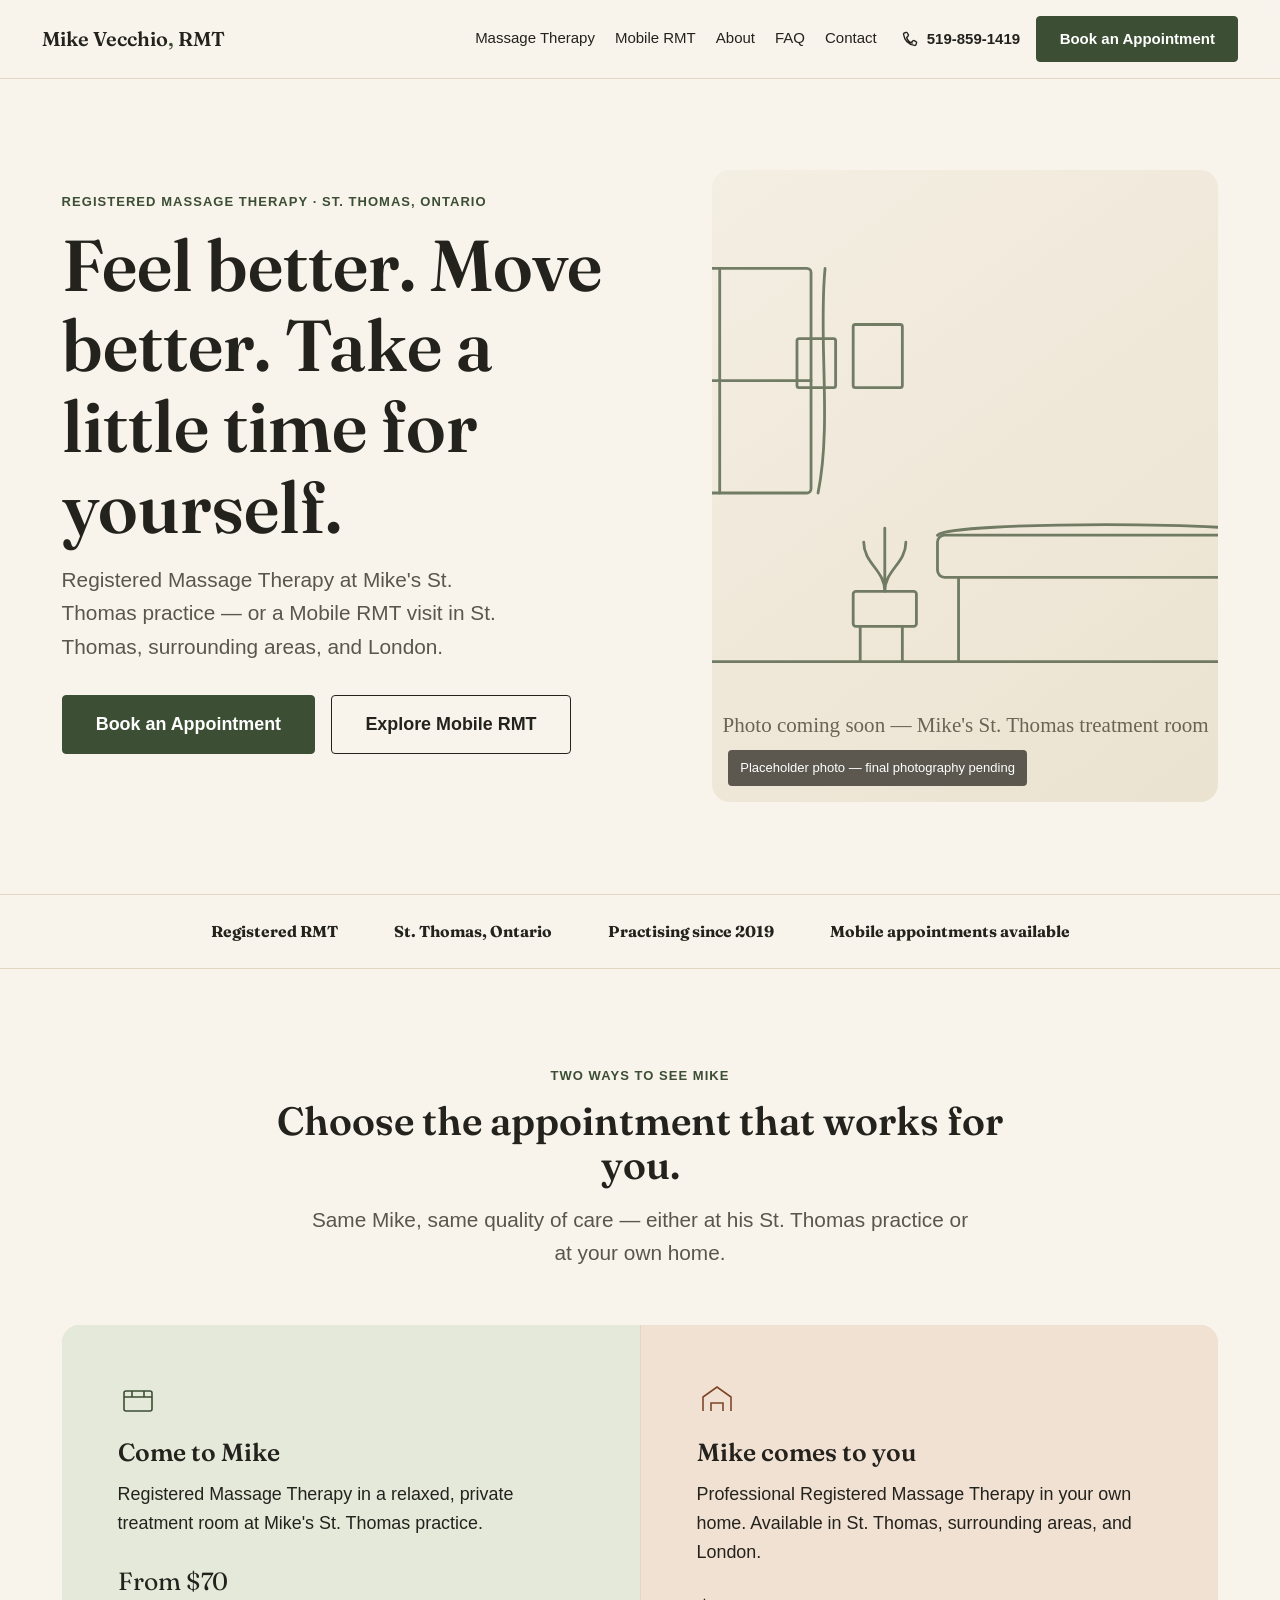
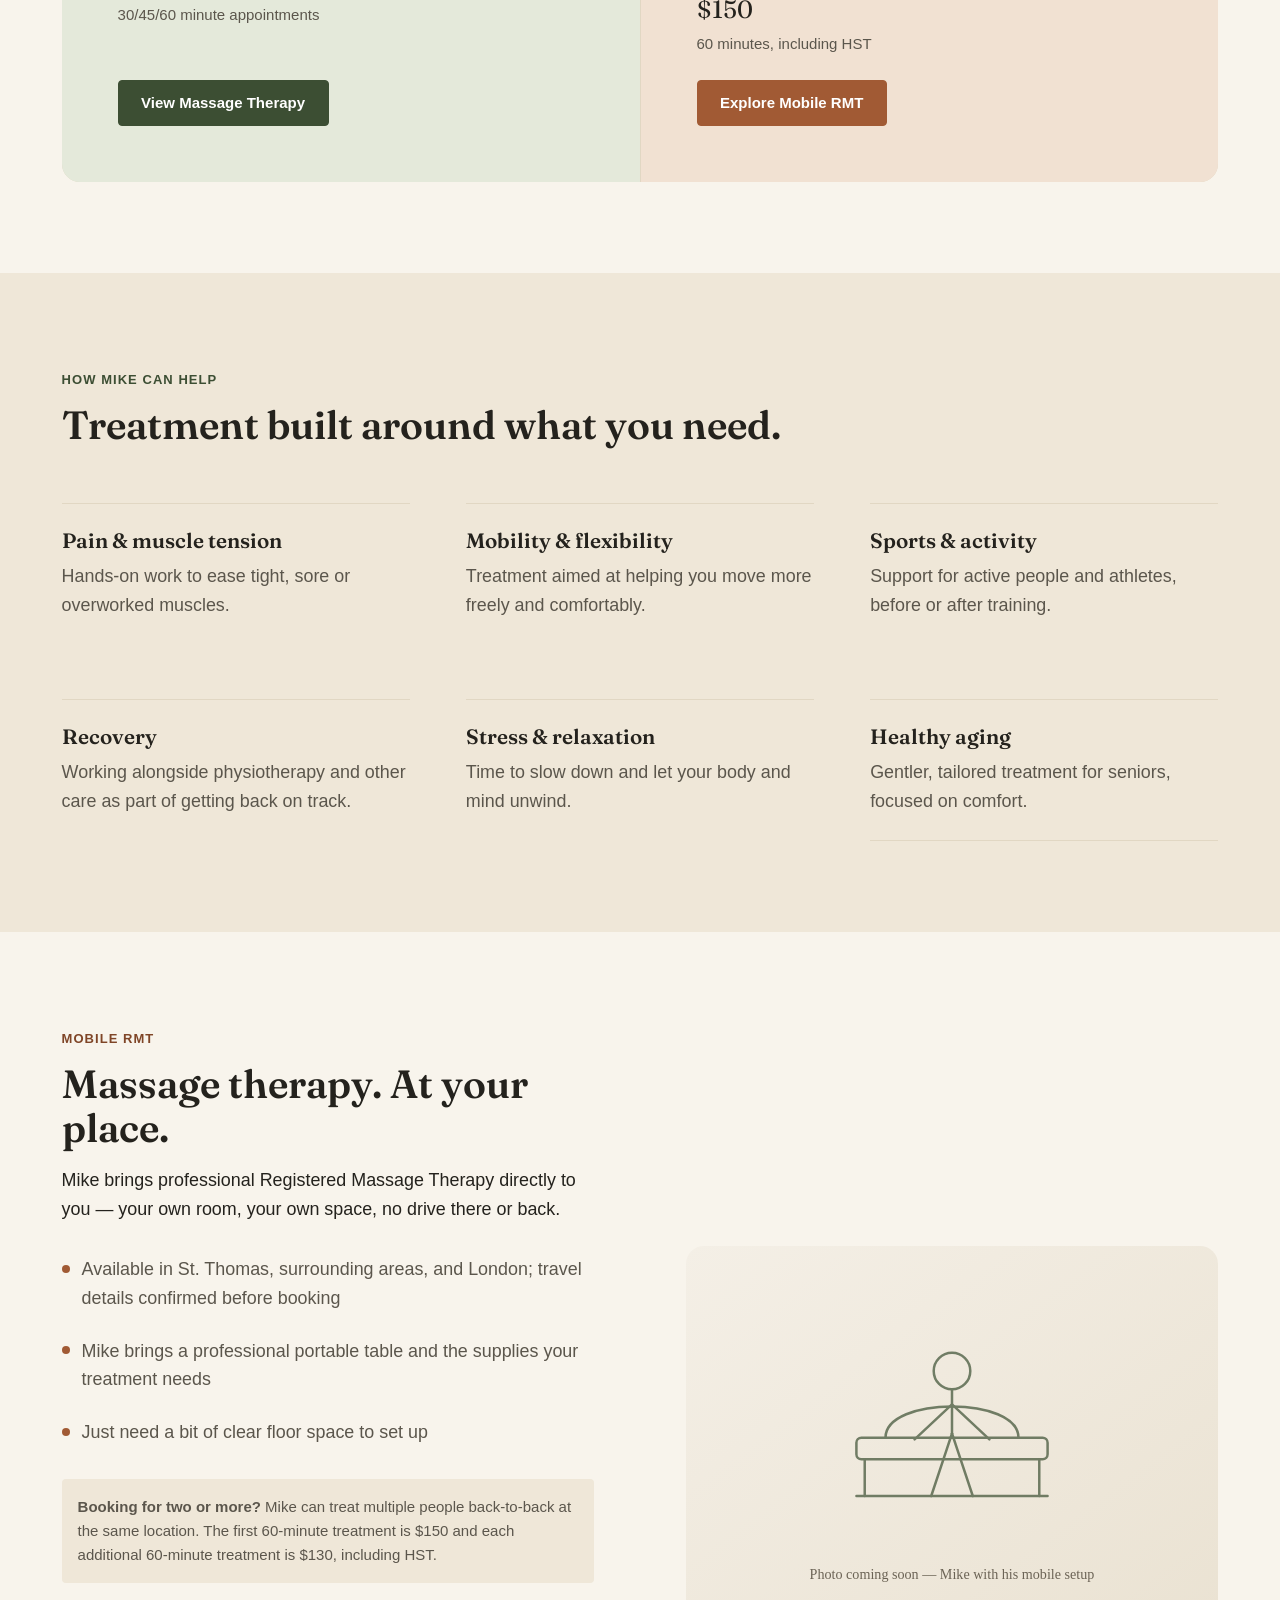
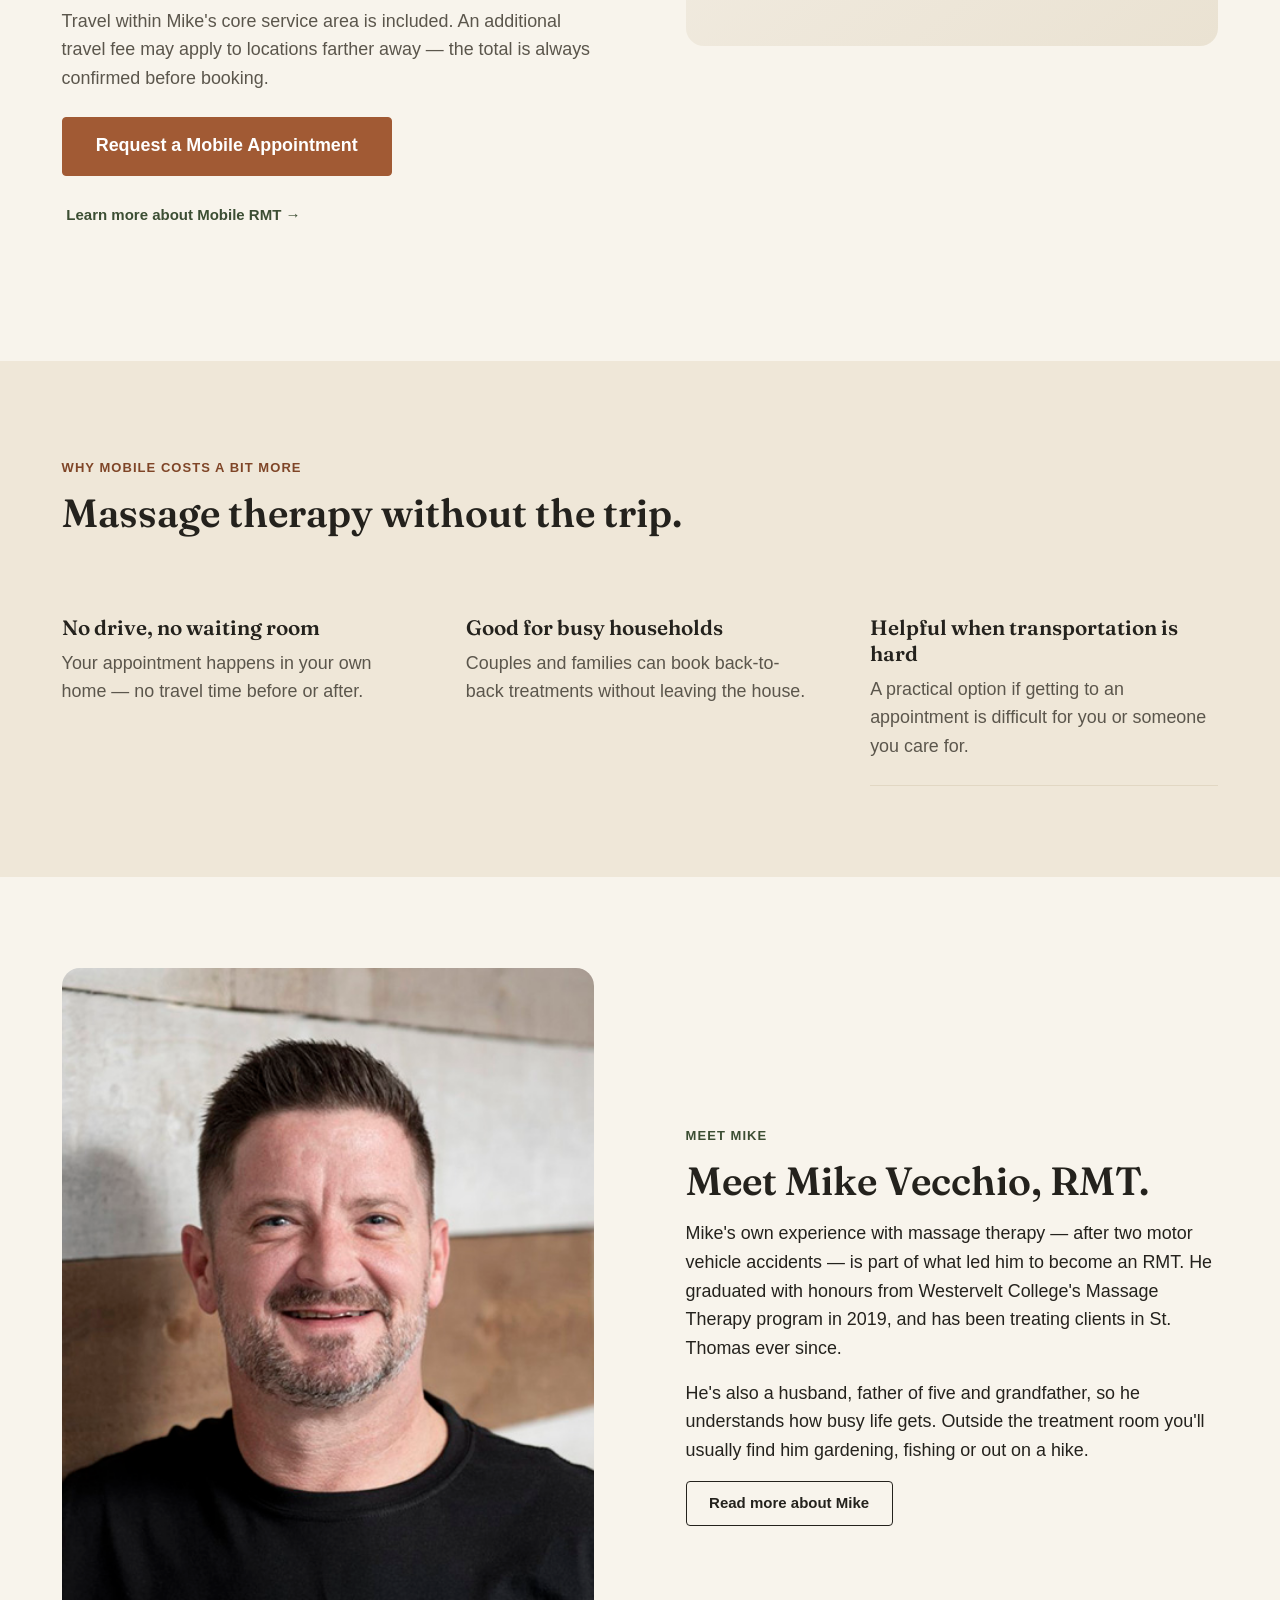
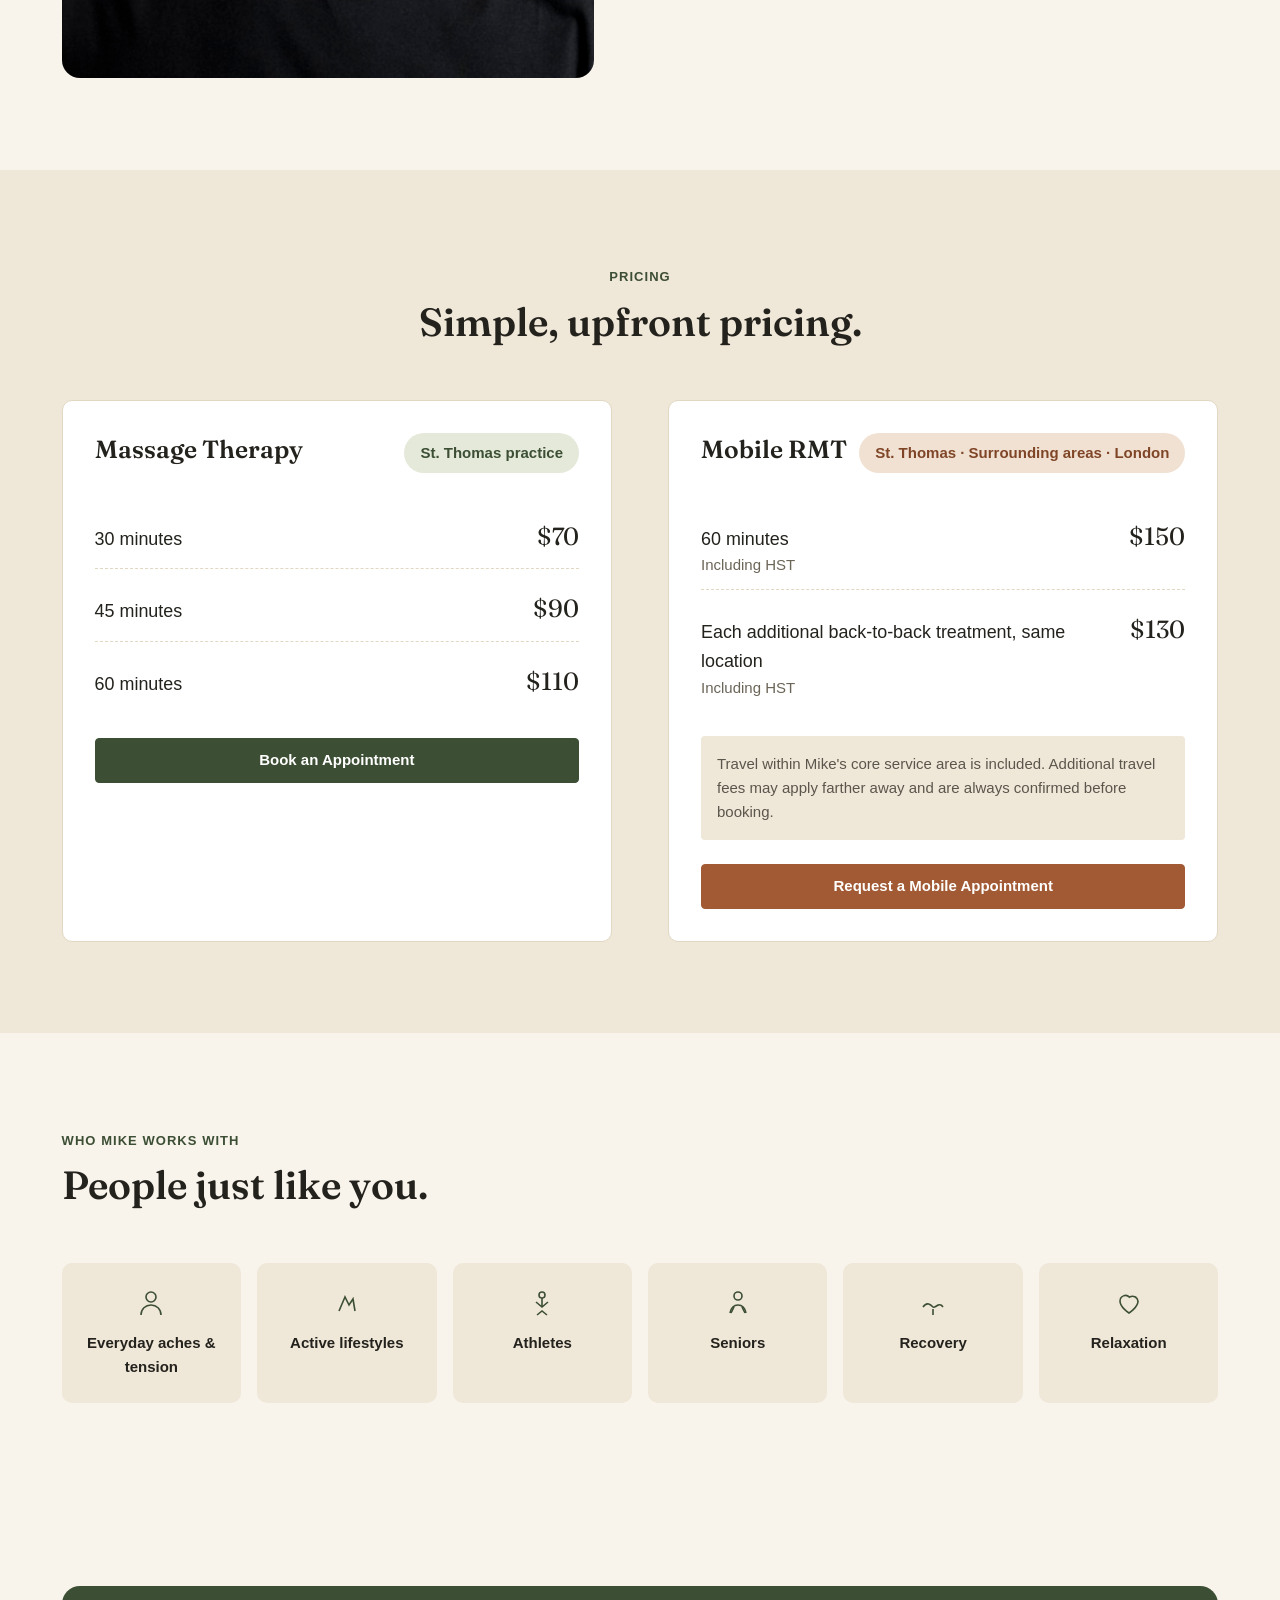
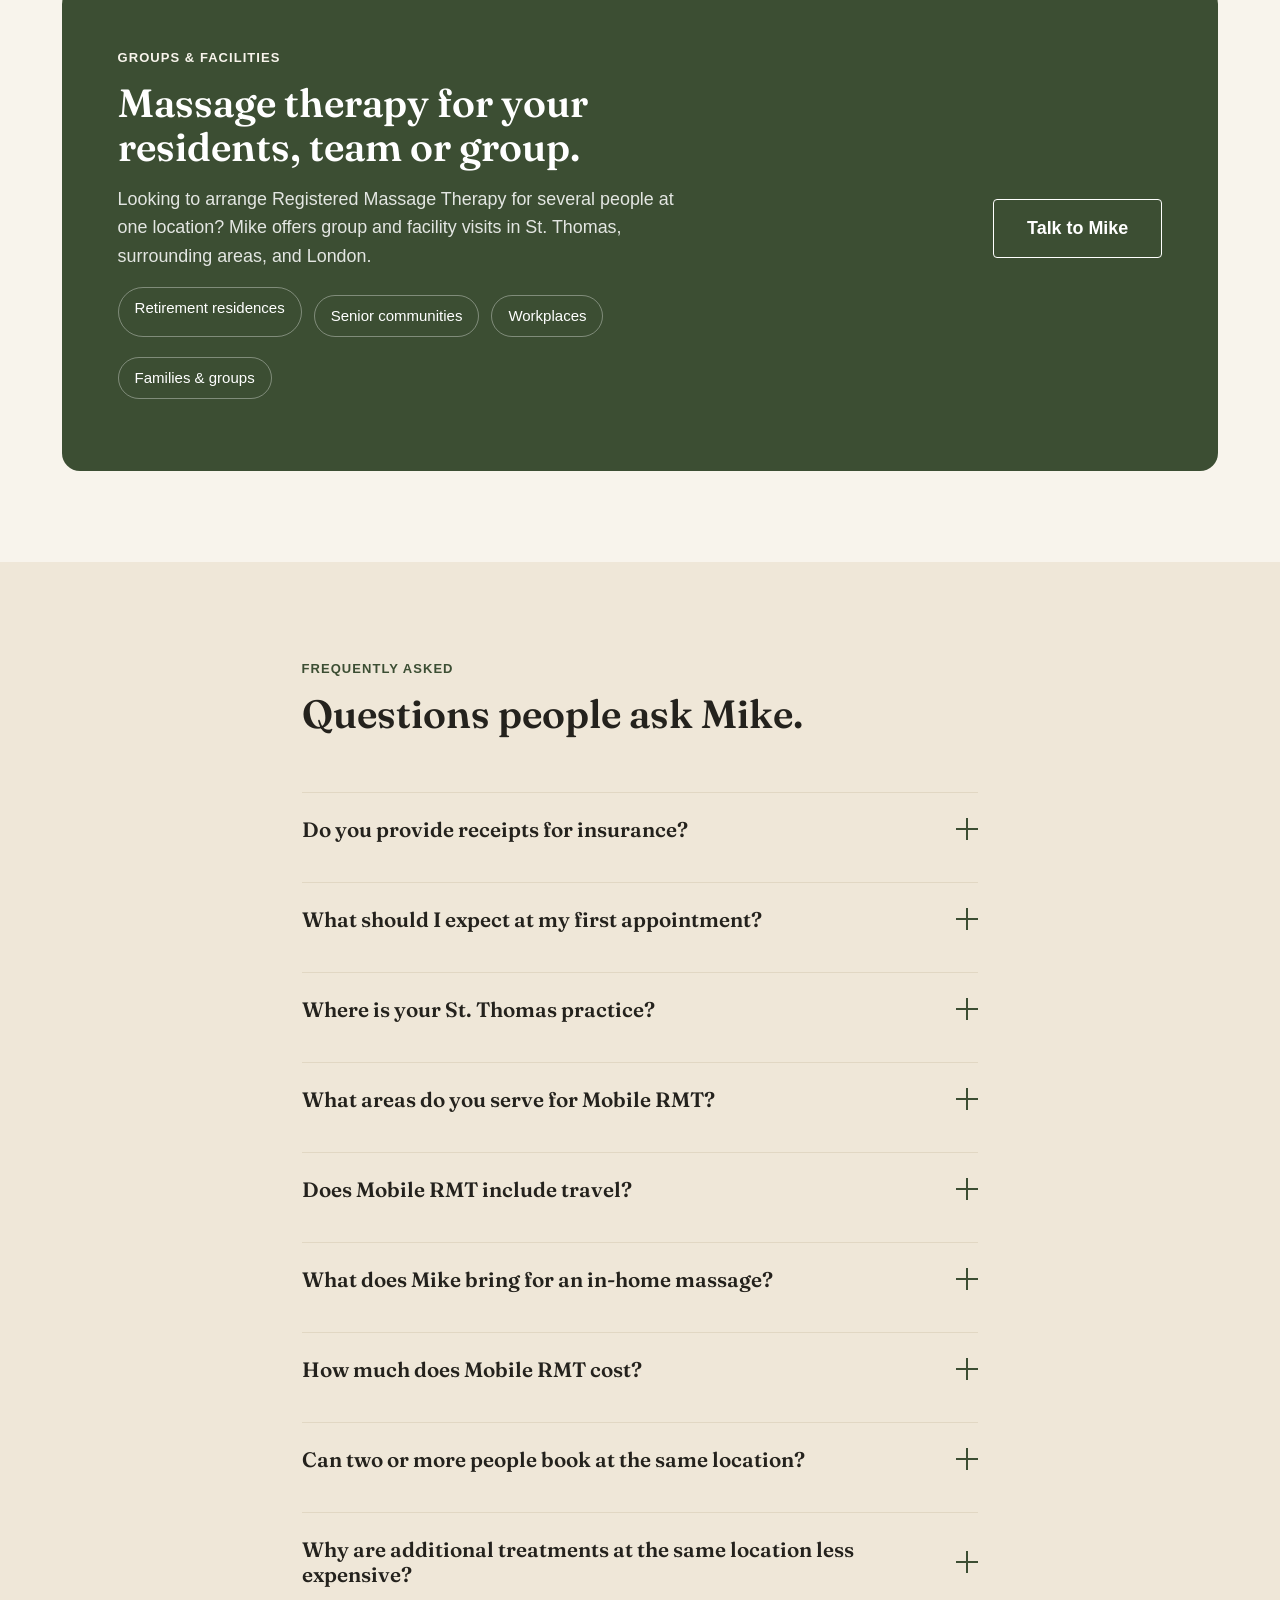
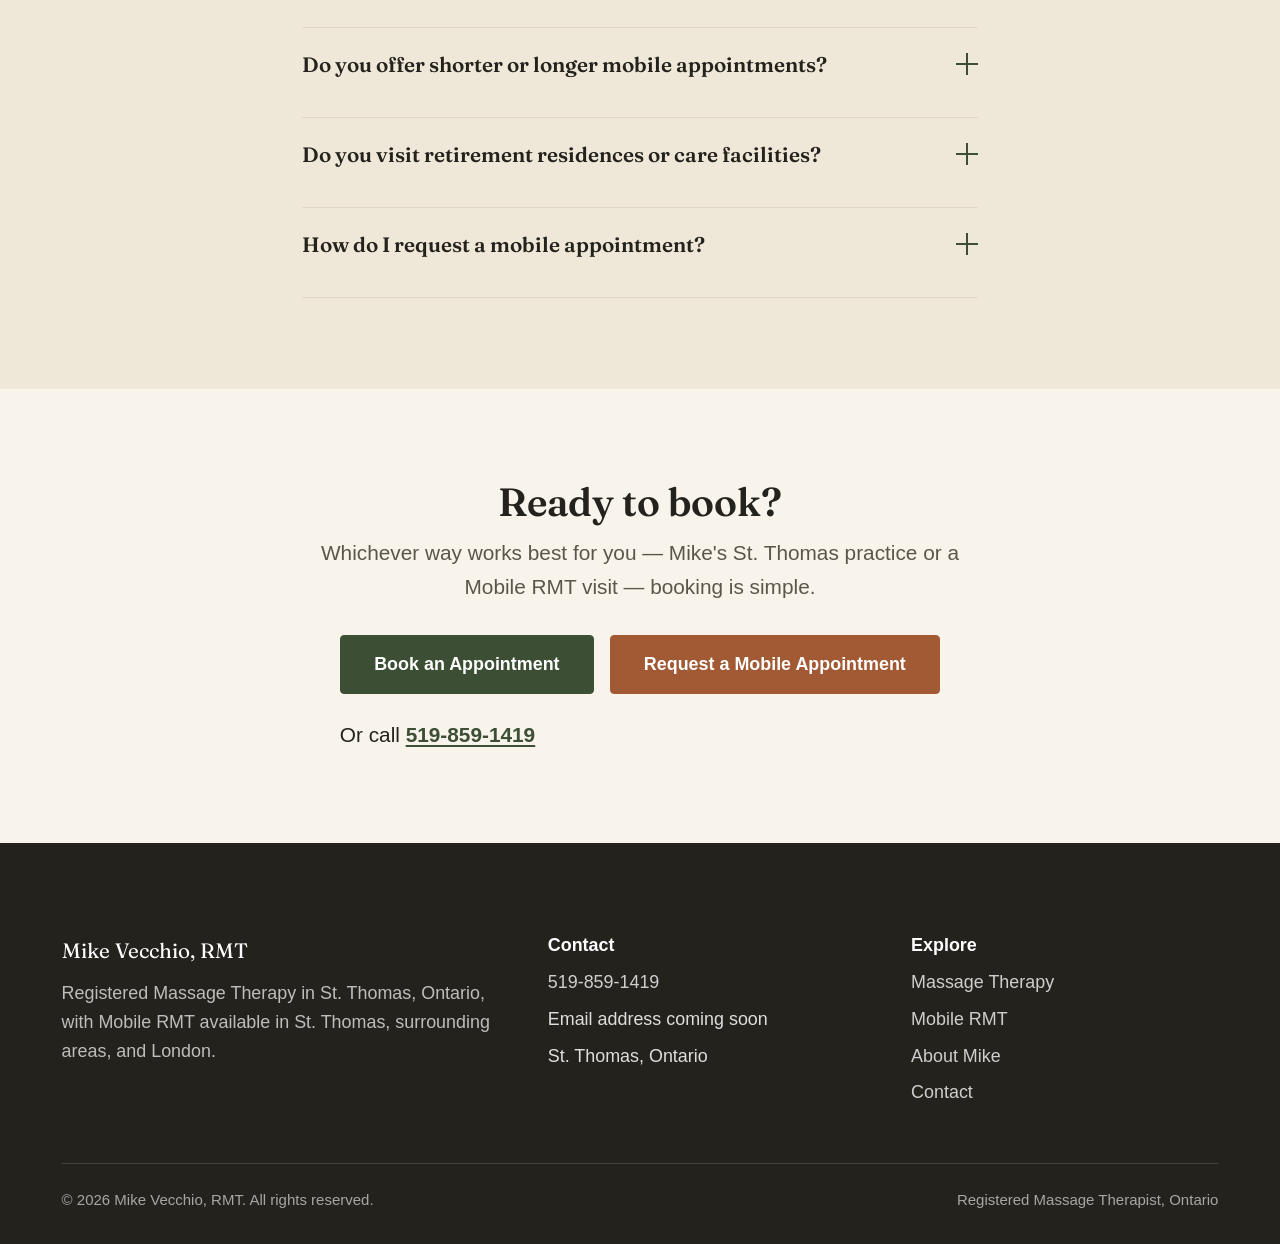
==== commit 65d505f8: "Refine site copy, navigation, and enquiry handling" ====
--- a/index.html
+++ b/index.html
@@ -4,7 +4,7 @@
 <meta charset="utf-8" />
 <meta name="viewport" content="width=device-width, initial-scale=1" />
 <title>Mike Vecchio, RMT — Registered Massage Therapy in St. Thomas, Ontario</title>
-<meta name="description" content="Registered Massage Therapy with Mike Vecchio in St. Thomas, Ontario. Book at his practice or request a Mobile RMT visit in St. Thomas, South London and White Oaks." />
+<meta name="description" content="Registered Massage Therapy with Mike Vecchio in St. Thomas, Ontario. Book at his practice or request a Mobile RMT visit in St. Thomas, surrounding areas, and London." />
 <link rel="canonical" href="https://www.mikevecchiormt.ca/" />
 <meta name="robots" content="index, follow, max-image-preview:large, max-snippet:-1" />
 <meta name="theme-color" content="#3C4E33" />
@@ -18,14 +18,14 @@
 <meta property="og:locale" content="en_CA" />
 <meta property="og:url" content="https://www.mikevecchiormt.ca/" />
 <meta property="og:title" content="Mike Vecchio, RMT — Registered Massage Therapy in St. Thomas, Ontario" />
-<meta property="og:description" content="Come to Mike's St. Thomas practice, or Mike comes to you. Registered Massage Therapy and Mobile RMT in St. Thomas, South London and surrounding areas." />
+<meta property="og:description" content="Come to Mike's St. Thomas practice, or Mike comes to you. Registered Massage Therapy and Mobile RMT in St. Thomas, surrounding areas, and London." />
 <meta property="og:image" content="https://www.mikevecchiormt.ca/images/mike-portrait-placeholder.jpg" />
 <meta property="og:image:width" content="474" />
 <meta property="og:image:height" content="600" />
 <meta property="og:image:alt" content="Mike Vecchio, Registered Massage Therapist" />
 <meta name="twitter:card" content="summary_large_image" />
 <meta name="twitter:title" content="Mike Vecchio, RMT — Registered Massage Therapy in St. Thomas, Ontario" />
-<meta name="twitter:description" content="Come to Mike's St. Thomas practice, or Mike comes to you. Registered Massage Therapy and Mobile RMT in St. Thomas, South London and surrounding areas." />
+<meta name="twitter:description" content="Come to Mike's St. Thomas practice, or Mike comes to you. Registered Massage Therapy and Mobile RMT in St. Thomas, surrounding areas, and London." />
 <meta name="twitter:image" content="https://www.mikevecchiormt.ca/images/mike-portrait-placeholder.jpg" />
 
 <link rel="preconnect" href="https://fonts.googleapis.com" />
@@ -42,7 +42,7 @@
       "@type": "HealthAndBeautyBusiness",
       "@id": "https://www.mikevecchiormt.ca/#business",
       "name": "Mike Vecchio, RMT",
-      "description": "Registered Massage Therapy in St. Thomas, Ontario, with Mobile RMT visits available in St. Thomas, South London and surrounding areas.",
+      "description": "Registered Massage Therapy in St. Thomas, Ontario, with Mobile RMT visits available in St. Thomas, surrounding areas, and London.",
       "url": "https://www.mikevecchiormt.ca/",
       "telephone": "+1-519-859-1419",
       "image": "https://www.mikevecchiormt.ca/images/mike-portrait-placeholder.jpg",
@@ -56,7 +56,7 @@
       },
       "areaServed": [
         { "@type": "City", "name": "St. Thomas, Ontario" },
-        { "@type": "Place", "name": "South London, Ontario" },
+        { "@type": "Place", "name": "London, Ontario" },
         { "@type": "Place", "name": "White Oaks, London, Ontario" }
       ],
       "founder": { "@id": "https://www.mikevecchiormt.ca/#mike" },
@@ -78,7 +78,7 @@
           { "@type": "Offer", "priceCurrency": "CAD", "price": "70", "itemOffered": { "@type": "Service", "name": "30 minute massage therapy treatment", "serviceType": "Massage therapy", "areaServed": "St. Thomas, Ontario" } },
           { "@type": "Offer", "priceCurrency": "CAD", "price": "90", "itemOffered": { "@type": "Service", "name": "45 minute massage therapy treatment", "serviceType": "Massage therapy", "areaServed": "St. Thomas, Ontario" } },
           { "@type": "Offer", "priceCurrency": "CAD", "price": "110", "itemOffered": { "@type": "Service", "name": "60 minute massage therapy treatment", "serviceType": "Massage therapy", "areaServed": "St. Thomas, Ontario" } },
-          { "@type": "Offer", "priceCurrency": "CAD", "price": "150", "itemOffered": { "@type": "Service", "name": "60 minute Mobile Registered Massage Therapy visit", "serviceType": "Mobile massage therapy", "areaServed": ["St. Thomas, Ontario", "South London, Ontario", "White Oaks, London, Ontario"] } }
+          { "@type": "Offer", "priceCurrency": "CAD", "price": "150", "itemOffered": { "@type": "Service", "name": "60 minute Mobile Registered Massage Therapy visit", "serviceType": "Mobile massage therapy", "areaServed": ["St. Thomas, Ontario", "London, Ontario", "White Oaks, London, Ontario"] } }
         ]
       }
     },
@@ -108,7 +108,7 @@
         { "@type": "Question", "name": "Do you provide receipts for insurance?", "acceptedAnswer": { "@type": "Answer", "text": "Yes. Every appointment comes with a receipt you can submit to your extended health insurance provider." } },
         { "@type": "Question", "name": "What should I expect at my first appointment?", "acceptedAnswer": { "@type": "Answer", "text": "Mike will start with a short conversation about what's going on and what you're hoping to get out of the treatment, then build a plan around that for the session." } },
         { "@type": "Question", "name": "Where is your St. Thomas practice?", "acceptedAnswer": { "@type": "Answer", "text": "Mike sees clients from his home-based practice in St. Thomas, Ontario. Full address details are shared when you book." } },
-        { "@type": "Question", "name": "What areas do you serve for Mobile RMT?", "acceptedAnswer": { "@type": "Answer", "text": "Mobile appointments are available in St. Thomas, South London and surrounding areas, including White Oaks. Contact Mike if you're just outside that area." } },
+        { "@type": "Question", "name": "What areas do you serve for Mobile RMT?", "acceptedAnswer": { "@type": "Answer", "text": "Mobile appointments are available in St. Thomas, surrounding areas, and London, including White Oaks. Contact Mike if you're just outside that area." } },
         { "@type": "Question", "name": "Does Mobile RMT include travel?", "acceptedAnswer": { "@type": "Answer", "text": "Travel within Mike's core service area is included in the price. An additional travel fee may apply to locations farther away, and the total is always confirmed before booking." } },
         { "@type": "Question", "name": "What does Mike bring for an in-home massage?", "acceptedAnswer": { "@type": "Answer", "text": "Mike brings a professional portable treatment table and the supplies needed for your session. You just need a bit of space to set up." } },
         { "@type": "Question", "name": "How much does Mobile RMT cost?", "acceptedAnswer": { "@type": "Answer", "text": "A 60-minute Mobile RMT visit is $150, including HST." } },
@@ -116,7 +116,7 @@
         { "@type": "Question", "name": "Why are additional treatments at the same location less expensive?", "acceptedAnswer": { "@type": "Answer", "text": "Mike only has to travel and set up once, so he can pass some of that saved time along when he's treating more than one person at the same address." } },
         { "@type": "Question", "name": "Do you offer shorter or longer mobile appointments?", "acceptedAnswer": { "@type": "Answer", "text": "Mike is currently offering 60-minute mobile appointments. If you have a specific need, contact Mike to discuss it." } },
         { "@type": "Question", "name": "Do you visit retirement residences or care facilities?", "acceptedAnswer": { "@type": "Answer", "text": "Mike is open to arranging visits for groups at retirement residences, workplaces and similar locations. Reach out to talk through what you have in mind." } },
-        { "@type": "Question", "name": "How do I request a mobile appointment?", "acceptedAnswer": { "@type": "Answer", "text": "Use the Request a Mobile Appointment form or call 519-859-1419. Mike will confirm the details, including any travel fee, before your visit is booked." } }
+        { "@type": "Question", "name": "How do I request a mobile appointment?", "acceptedAnswer": { "@type": "Answer", "text": "Call or text Mike at 519-859-1419. He will confirm the details, including any travel fee, before your visit is booked." } }
       ]
     }
   ]
@@ -142,7 +142,7 @@
         <ul class="nav-links">
           <li><a href="/massage-therapy/">Massage Therapy</a></li>
           <li><a href="/mobile-rmt/">Mobile RMT</a></li>
-          <li><a href="/about/">About Mike</a></li>
+          <li><a href="/about/">About</a></li>
           <li><a href="/#faq">FAQ</a></li>
           <li><a href="/contact/">Contact</a></li>
         </ul>
@@ -173,7 +173,7 @@
       <div>
         <p class="eyebrow hero__eyebrow">Registered Massage Therapy · St. Thomas, Ontario</p>
         <h1>Feel better. Move better. Take a little time for yourself.</h1>
-        <p class="hero__lede">Registered Massage Therapy at Mike's St. Thomas practice — or a Mobile RMT visit in St. Thomas, South London and surrounding areas.</p>
+        <p class="hero__lede">Registered Massage Therapy at Mike's St. Thomas practice — or a Mobile RMT visit in St. Thomas, surrounding areas, and London.</p>
         <div class="hero__actions">
           <a class="btn btn--primary btn--lg" href="https://mikevecchiormt.clinicsense.com/book" target="_blank" rel="noopener" data-analytics-event="booking_click" data-analytics-location="hero">Book an Appointment</a>
           <a class="btn btn--outline btn--lg" href="/mobile-rmt/" data-analytics-event="mobile_cta_click" data-analytics-location="hero">Explore Mobile RMT</a>
@@ -200,7 +200,7 @@
   <section class="section container" data-reveal>
     <div class="section-head section-head--center">
       <p class="eyebrow">Two ways to see Mike</p>
-      <h2>However suits you better.</h2>
+      <h2>Choose the appointment that works for you.</h2>
       <p class="lede" style="margin-inline:auto;">Same Mike, same quality of care — either at his St. Thomas practice or at your own home.</p>
     </div>
     <div class="two-ways">
@@ -210,13 +210,13 @@
         <p>Registered Massage Therapy in a relaxed, private treatment room at Mike's St. Thomas practice.</p>
         <p class="way__price">From $70<small>30/45/60 minute appointments</small></p>
         <div class="way__actions">
-          <a class="btn btn--primary" href="/massage-therapy/" data-analytics-event="mobile_service_view" data-analytics-location="two_ways_practice">View Massage Therapy</a>
+          <a class="btn btn--primary" href="/massage-therapy/" data-analytics-event="practice_service_click" data-analytics-location="two_ways_practice">View Massage Therapy</a>
         </div>
       </div>
       <div class="way way--clay">
         <svg class="way__icon" viewBox="0 0 40 40" fill="none" stroke="currentColor" stroke-width="1.6" aria-hidden="true"><path d="M6 30V16l14-10 14 10v14"/><path d="M14 30v-8h12v8"/></svg>
         <h3>Mike comes to you</h3>
-        <p>Professional Registered Massage Therapy in your own home. Available in St. Thomas, South London and surrounding areas.</p>
+        <p>Professional Registered Massage Therapy in your own home. Available in St. Thomas, surrounding areas, and London.</p>
         <p class="way__price">$150<small>60 minutes, including HST</small></p>
         <div class="way__actions">
           <a class="btn btn--clay" href="/mobile-rmt/" data-analytics-event="mobile_cta_click" data-analytics-location="two_ways_mobile">Explore Mobile RMT</a>
@@ -255,7 +255,7 @@
         </div>
         <div class="help-item">
           <h3>Healthy aging</h3>
-          <p>Gentler, tailored treatment for seniors focused on comfort and circulation.</p>
+          <p>Gentler, tailored treatment for seniors, focused on comfort.</p>
         </div>
       </div>
     </div>
@@ -269,7 +269,7 @@
         <h2>Massage therapy. At your place.</h2>
         <p>Mike brings professional Registered Massage Therapy directly to you — your own room, your own space, no drive there or back.</p>
         <ul class="feature__list">
-          <li>Available in St. Thomas, South London and White Oaks, with surrounding areas by request</li>
+          <li>Available in St. Thomas, surrounding areas, and London; travel details confirmed before booking</li>
           <li>Mike brings a professional portable table and the supplies your treatment needs</li>
           <li>Just need a bit of clear floor space to set up</li>
         </ul>
@@ -293,7 +293,7 @@
     <div class="container">
       <div class="section-head">
         <p class="eyebrow eyebrow--clay">Why mobile costs a bit more</p>
-        <h2>You're paying for what you skip, not luxury.</h2>
+        <h2>Massage therapy without the trip.</h2>
       </div>
       <div class="grid grid--3">
         <div class="help-item" style="border-top:none;">
@@ -320,7 +320,7 @@
       </div>
       <div>
         <p class="eyebrow">Meet Mike</p>
-        <h2>A local RMT who's been where you are.</h2>
+        <h2>Meet Mike Vecchio, RMT.</h2>
         <p>Mike's own experience with massage therapy — after two motor vehicle accidents — is part of what led him to become an RMT. He graduated with honours from Westervelt College's Massage Therapy program in 2019, and has been treating clients in St. Thomas ever since.</p>
         <p>He's also a husband, father of five and grandfather, so he understands how busy life gets. Outside the treatment room you'll usually find him gardening, fishing or out on a hike.</p>
         <a class="btn btn--outline" href="/about/">Read more about Mike</a>
@@ -351,7 +351,7 @@
         <div class="pricing-card">
           <div class="pricing-card__head">
             <h3>Mobile RMT</h3>
-            <span class="badge badge--clay">St. Thomas · South London · White Oaks</span>
+            <span class="badge badge--clay">St. Thomas · Surrounding areas · London</span>
           </div>
           <ul class="pricing-list">
             <li class="pricing-row"><span class="pricing-row__label">60 minutes<small>Including HST</small></span><span class="pricing-row__price">$150</span></li>
@@ -386,7 +386,7 @@
       <div>
         <p class="eyebrow" style="color:var(--color-paper);">Groups &amp; facilities</p>
         <h2>Massage therapy for your residents, team or group.</h2>
-        <p>Looking to arrange Registered Massage Therapy for several people at one location? Mike offers group and facility visits in St. Thomas, South London and surrounding areas.</p>
+        <p>Looking to arrange Registered Massage Therapy for several people at one location? Mike offers group and facility visits in St. Thomas, surrounding areas, and London.</p>
         <ul class="callout__list">
           <li>Retirement residences</li>
           <li>Senior communities</li>
@@ -426,7 +426,7 @@
 
         <div class="faq-item">
           <h3><button class="faq-question" aria-expanded="false"><span>What areas do you serve for Mobile RMT?</span><span class="faq-question__icon" aria-hidden="true"></span></button></h3>
-          <div class="faq-answer"><div><p>Mobile appointments are available in St. Thomas, South London and surrounding areas, including White Oaks. If you're just outside that area, get in touch — Mike reviews requests individually.</p></div></div>
+          <div class="faq-answer"><div><p>Mobile appointments are available in St. Thomas, surrounding areas, and London, including White Oaks. If you're just outside that area, get in touch — Mike reviews requests individually.</p></div></div>
         </div>
 
         <div class="faq-item">
@@ -466,7 +466,7 @@
 
         <div class="faq-item">
           <h3><button class="faq-question" aria-expanded="false"><span>How do I request a mobile appointment?</span><span class="faq-question__icon" aria-hidden="true"></span></button></h3>
-          <div class="faq-answer"><div><p>Use the Request a Mobile Appointment form on the Contact page, or call 519-859-1419. Mike will confirm the details, including any travel fee, before your visit is booked.</p></div></div>
+          <div class="faq-answer"><div><p>Call or text Mike at 519-859-1419. He will confirm the details, including any travel fee, before your visit is booked.</p></div></div>
         </div>
 
       </div>
@@ -496,14 +496,13 @@
     <div class="footer-grid">
       <div>
         <div class="footer-wordmark">Mike Vecchio, RMT</div>
-        <p>Registered Massage Therapy in St. Thomas, Ontario, with Mobile RMT available in St. Thomas, South London and surrounding areas.</p>
+        <p>Registered Massage Therapy in St. Thomas, Ontario, with Mobile RMT available in St. Thomas, surrounding areas, and London.</p>
       </div>
       <div>
         <h3>Contact</h3>
         <ul class="footer-links">
           <li><a href="tel:+15198591419" data-analytics-event="phone_click" data-analytics-location="footer">519-859-1419</a></li>
-          <!-- TODO: placeholder email address — replace with Mike's real inbox. See README Content Verification. -->
-          <li><a href="mailto:hello@mikevecchiormt.ca" data-analytics-event="email_click" data-analytics-location="footer">hello@mikevecchiormt.ca</a></li>
+          <li><!-- TODO: Add Mike's confirmed email address here. --><span>Email address coming soon</span></li>
           <li>St. Thomas, Ontario</li>
         </ul>
       </div>
--- a/css/styles.css
+++ b/css/styles.css
@@ -100,6 +100,7 @@
    2. RESET / BASE
    -------------------------------------------------------------------------- */
 *, *::before, *::after { box-sizing: border-box; }
+[hidden] { display: none !important; }
 html { -webkit-text-size-adjust: 100%; scroll-behavior: smooth; }
 @media (prefers-reduced-motion: reduce) {
   html { scroll-behavior: auto; }
@@ -295,6 +296,16 @@
   backdrop-filter: saturate(140%) blur(8px);
 }
 
+/*
+ * The header's row (logo + 5 nav links + phone + CTA button) needs more
+ * horizontal room than the page's normal 1240px content measure comfortably
+ * allows without crowding. Giving the header its own slightly wider
+ * container avoids trimming the nav down to the point of feeling cramped.
+ */
+.site-header .container {
+  max-width: 1360px;
+}
+
 .site-header__bar {
   display: flex;
   align-items: center;
@@ -317,13 +328,13 @@
 .nav-primary {
   display: flex;
   align-items: center;
+  gap: var(--space-4);
+}
+
+.nav-menu {
+  display: flex;
+  align-items: center;
   gap: var(--space-5);
-}
-
-.nav-menu {
-  display: flex;
-  align-items: center;
-  gap: var(--space-6);
 }
 
 a.nav-phone-icon {
@@ -334,14 +345,16 @@
 
 .nav-links {
   display: flex;
+  align-items: center;
   flex-wrap: nowrap;
-  gap: var(--space-5);
+  gap: 1.25rem;
   list-style: none;
   margin: 0;
   padding: 0;
   font-size: var(--fs-body-sm);
 }
 .nav-links li { flex-shrink: 0; }
+.nav-links li + li { margin-top: 0; }
 .nav-links a {
   display: inline-block;
   white-space: nowrap;
@@ -356,7 +369,7 @@
   border-bottom-color: var(--color-forest);
 }
 
-.nav-actions { display: flex; align-items: center; gap: var(--space-4); }
+.nav-actions { display: flex; align-items: center; gap: var(--space-4); flex-shrink: 0; }
 
 .nav-phone {
   display: inline-flex;
@@ -366,11 +379,17 @@
   font-weight: 600;
   color: var(--color-ink);
   text-decoration: none;
+  white-space: nowrap;
+  flex-shrink: 0;
 }
 .nav-phone svg { width: 18px; height: 18px; flex-shrink: 0; }
+
+.nav-actions .btn { flex-shrink: 0; white-space: nowrap; }
 
 .nav-toggle {
   display: none;
+  position: relative;
+  z-index: 1;
   background: none;
   border: 1px solid var(--color-paper-line);
   border-radius: var(--radius-sm);
@@ -385,7 +404,14 @@
 .nav-toggle[aria-expanded="true"] .icon-open { display: none; }
 .nav-toggle[aria-expanded="true"] .icon-close { display: block; }
 
-@media (max-width: 880px) {
+/*
+ * 1140px (not the more typical ~900px tablet breakpoint) is intentional:
+ * five nav links plus the phone number and "Book an Appointment" button
+ * need roughly that much room to sit on one line without crowding or
+ * wrapping. Switching to the mobile menu earlier avoids a cramped
+ * mid-width zone where the row would otherwise overflow.
+ */
+@media (max-width: 1140px) {
   .nav-primary { position: static; }
   .nav-links {
     flex-direction: column;
@@ -411,7 +437,9 @@
     transition: transform var(--dur-slow) var(--ease);
     overflow-y: auto;
   }
-  .nav-menu.is-open { transform: translateX(0); }
+  .js-enabled .nav-menu { visibility: hidden; }
+  .js-enabled .nav-menu.is-open { transform: translateX(0); visibility: visible; }
+  html:not(.js-enabled) .nav-menu { position: static; transform: none; padding: var(--space-4); }
   .nav-actions { flex-direction: column; align-items: stretch; gap: var(--space-4); }
   .nav-actions .btn { width: 100%; justify-content: center; }
   .nav-toggle { display: inline-flex; }
@@ -749,11 +777,8 @@
 
 .faq-answer {
   display: grid;
-  grid-template-rows: 0fr;
-  transition: grid-template-rows var(--dur-base) var(--ease);
 }
 .faq-answer > div { overflow: hidden; }
-.faq-item.is-open .faq-answer { grid-template-rows: 1fr; }
 .faq-answer p { padding-bottom: var(--space-5); color: var(--color-ink-soft); max-width: 60ch; }
 
 @media (prefers-reduced-motion: reduce) {
@@ -811,7 +836,8 @@
   color: var(--color-ink-faint);
   padding-block: var(--space-4);
 }
-.breadcrumbs ol { list-style: none; display: flex; flex-wrap: wrap; gap: var(--space-2); padding: 0; margin: 0; }
+.breadcrumbs ol { list-style: none; display: flex; align-items: center; flex-wrap: wrap; gap: var(--space-2); padding: 0; margin: 0; }
+.breadcrumbs li + li { margin-top: 0; }
 .breadcrumbs a { color: var(--color-ink-soft); }
 .breadcrumbs li:not(:last-child)::after { content: '/'; margin-left: var(--space-2); color: var(--color-paper-line); }
 
@@ -902,6 +928,7 @@
 .form-status.is-visible { display: block; }
 .form-status--success { background: var(--color-success-tint); color: var(--color-success); }
 .form-status--error { background: var(--color-error-tint); color: var(--color-error); }
+.form-status--info { background: var(--color-forest-tint); color: var(--color-forest-deep); }
 
 .form-success {
   display: none;
@@ -970,17 +997,17 @@
 /* --------------------------------------------------------------------------
    7. MOTION / A11Y
    -------------------------------------------------------------------------- */
-[data-reveal] {
+.js-enabled [data-reveal] {
   opacity: 0;
   transform: translateY(16px);
   transition: opacity var(--dur-slow) var(--ease), transform var(--dur-slow) var(--ease);
 }
-[data-reveal].is-visible {
+.js-enabled [data-reveal].is-visible {
   opacity: 1;
   transform: translateY(0);
 }
 @media (prefers-reduced-motion: reduce) {
-  [data-reveal] { opacity: 1; transform: none; transition: none; }
+  .js-enabled [data-reveal] { opacity: 1; transform: none; transition: none; }
 }
 
 .tap-target {
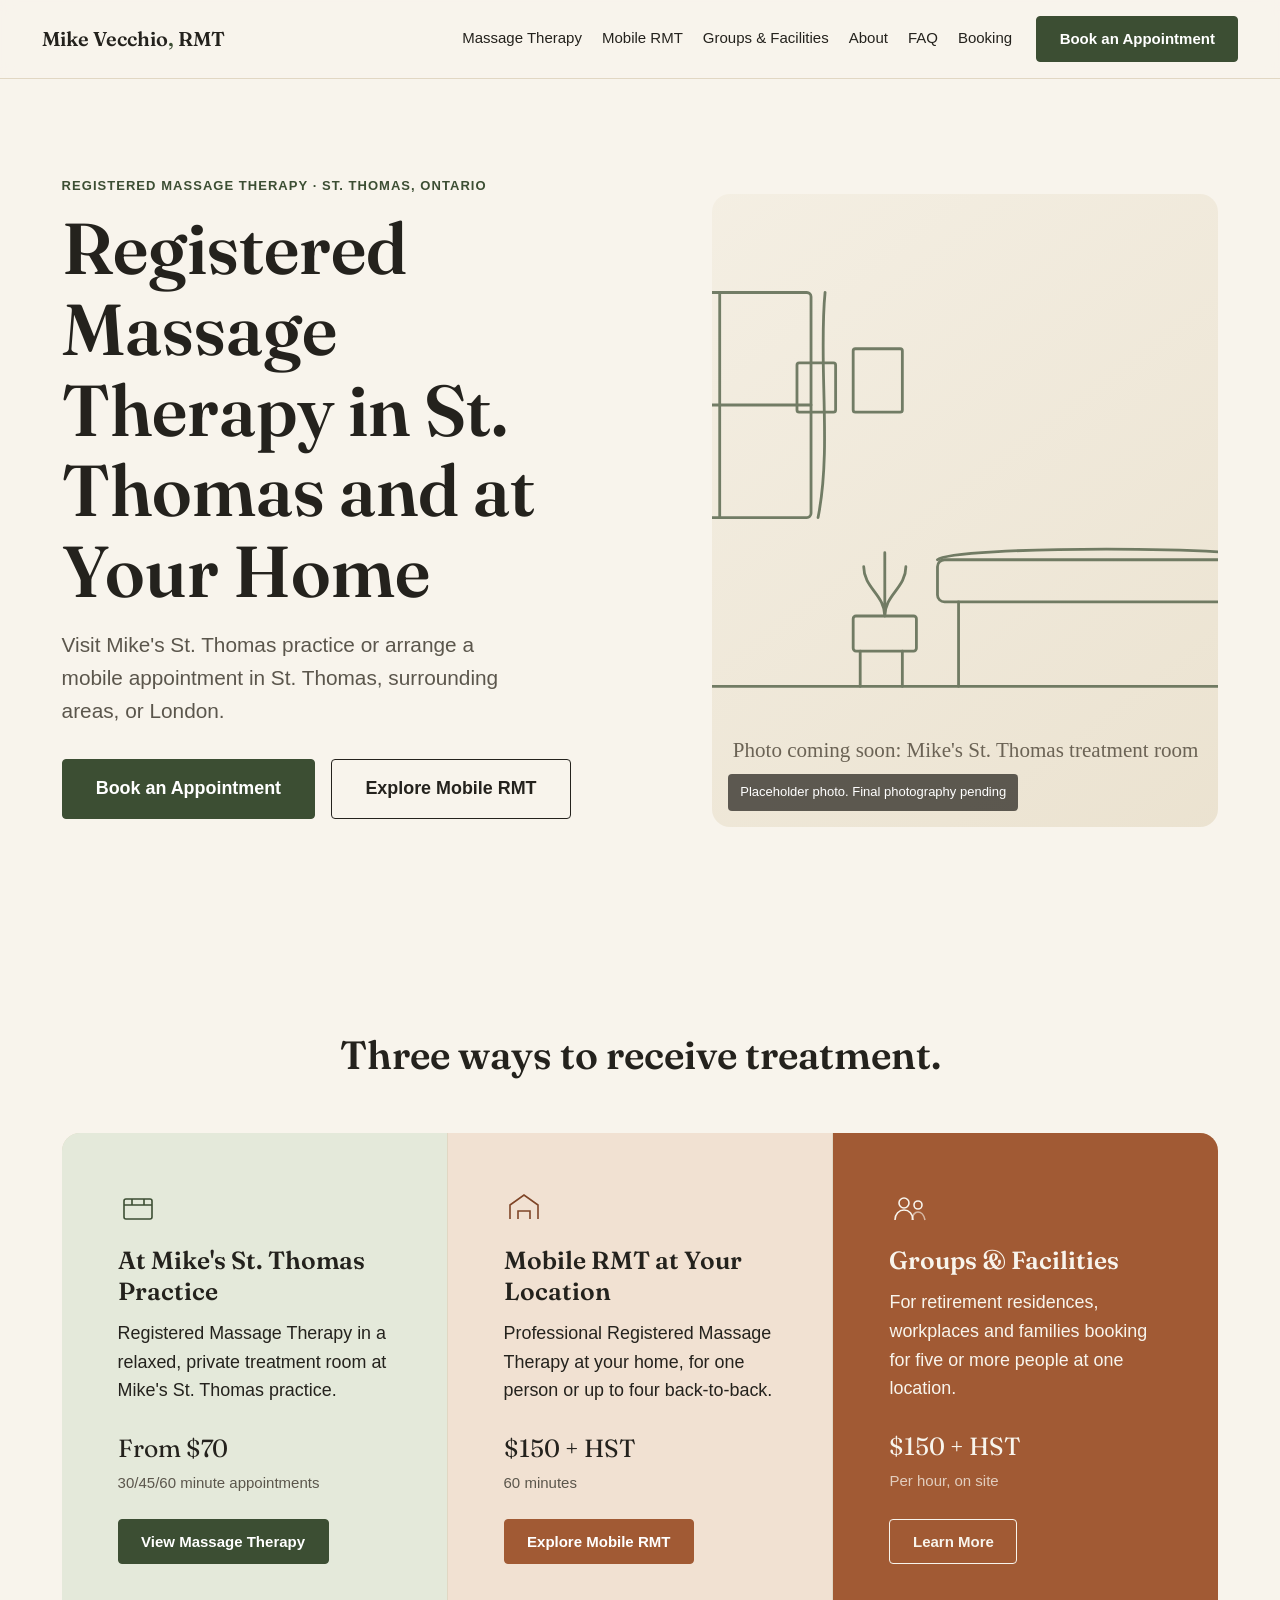
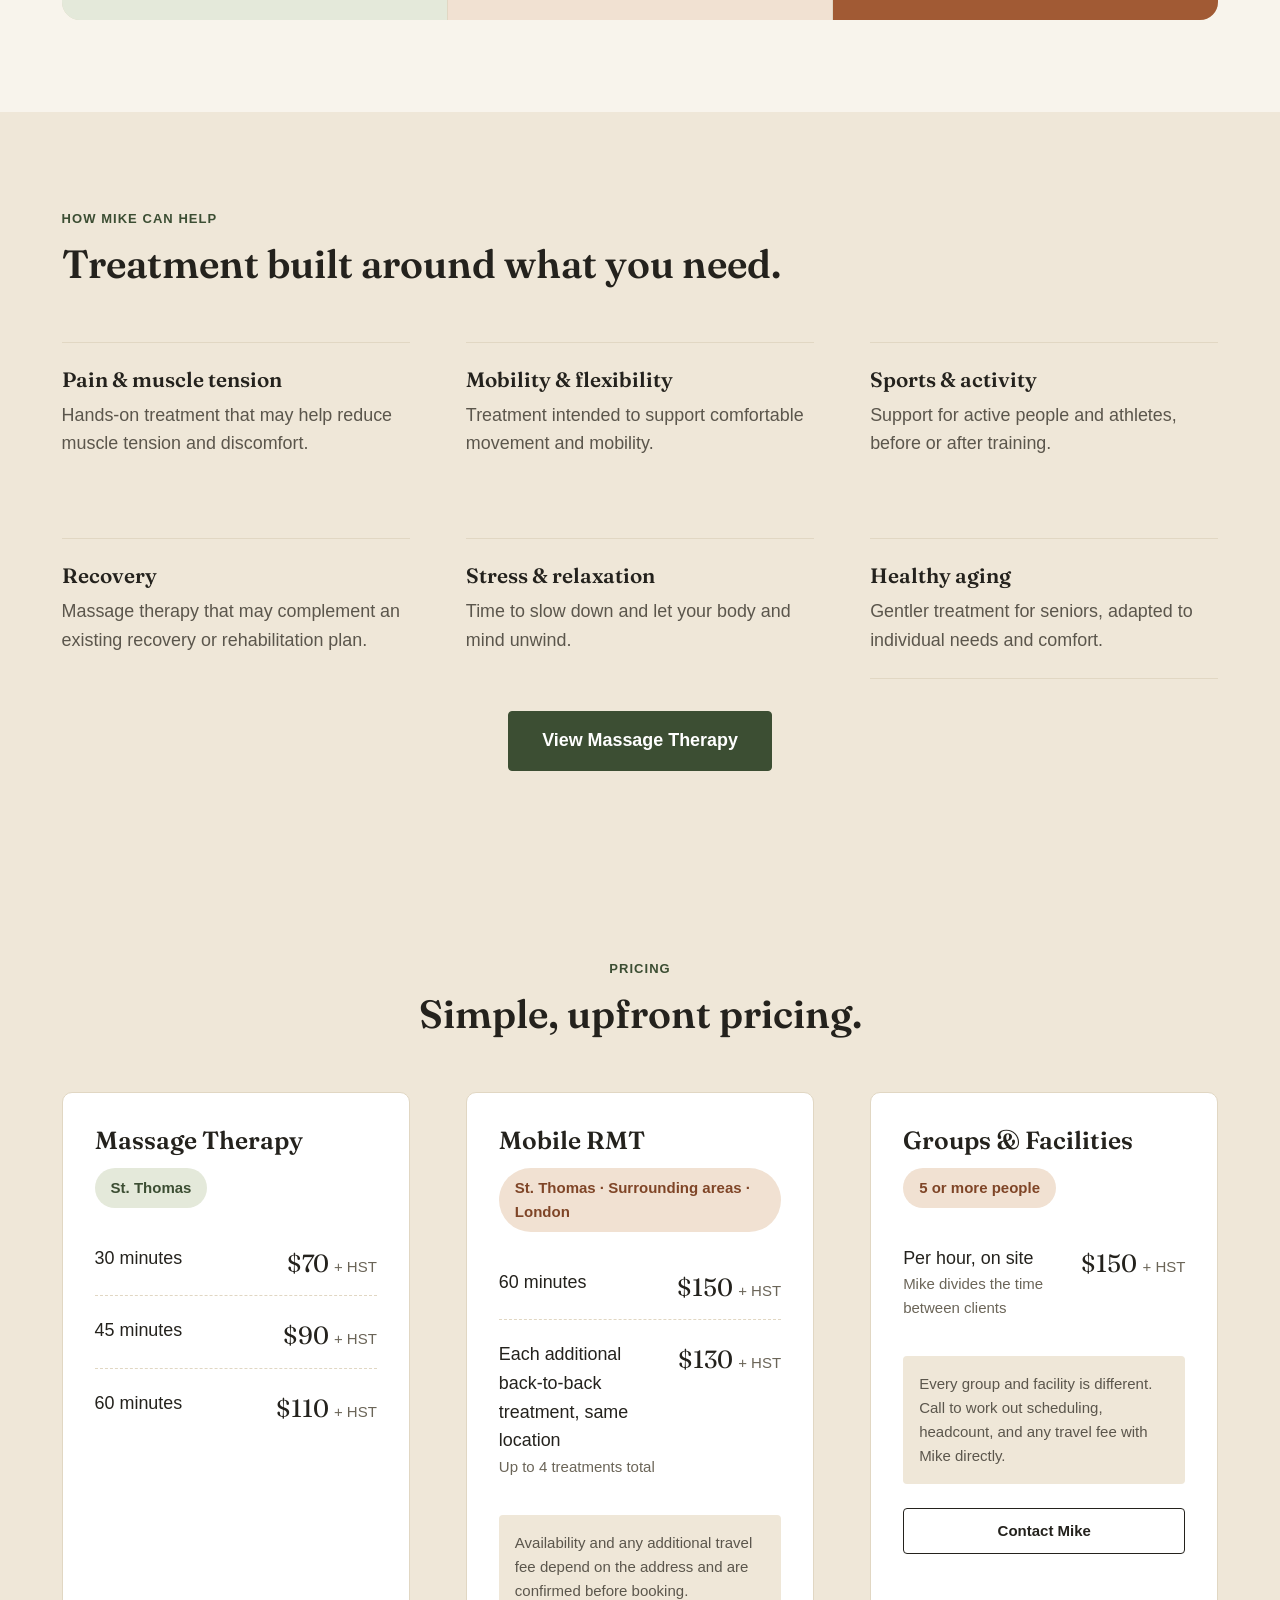
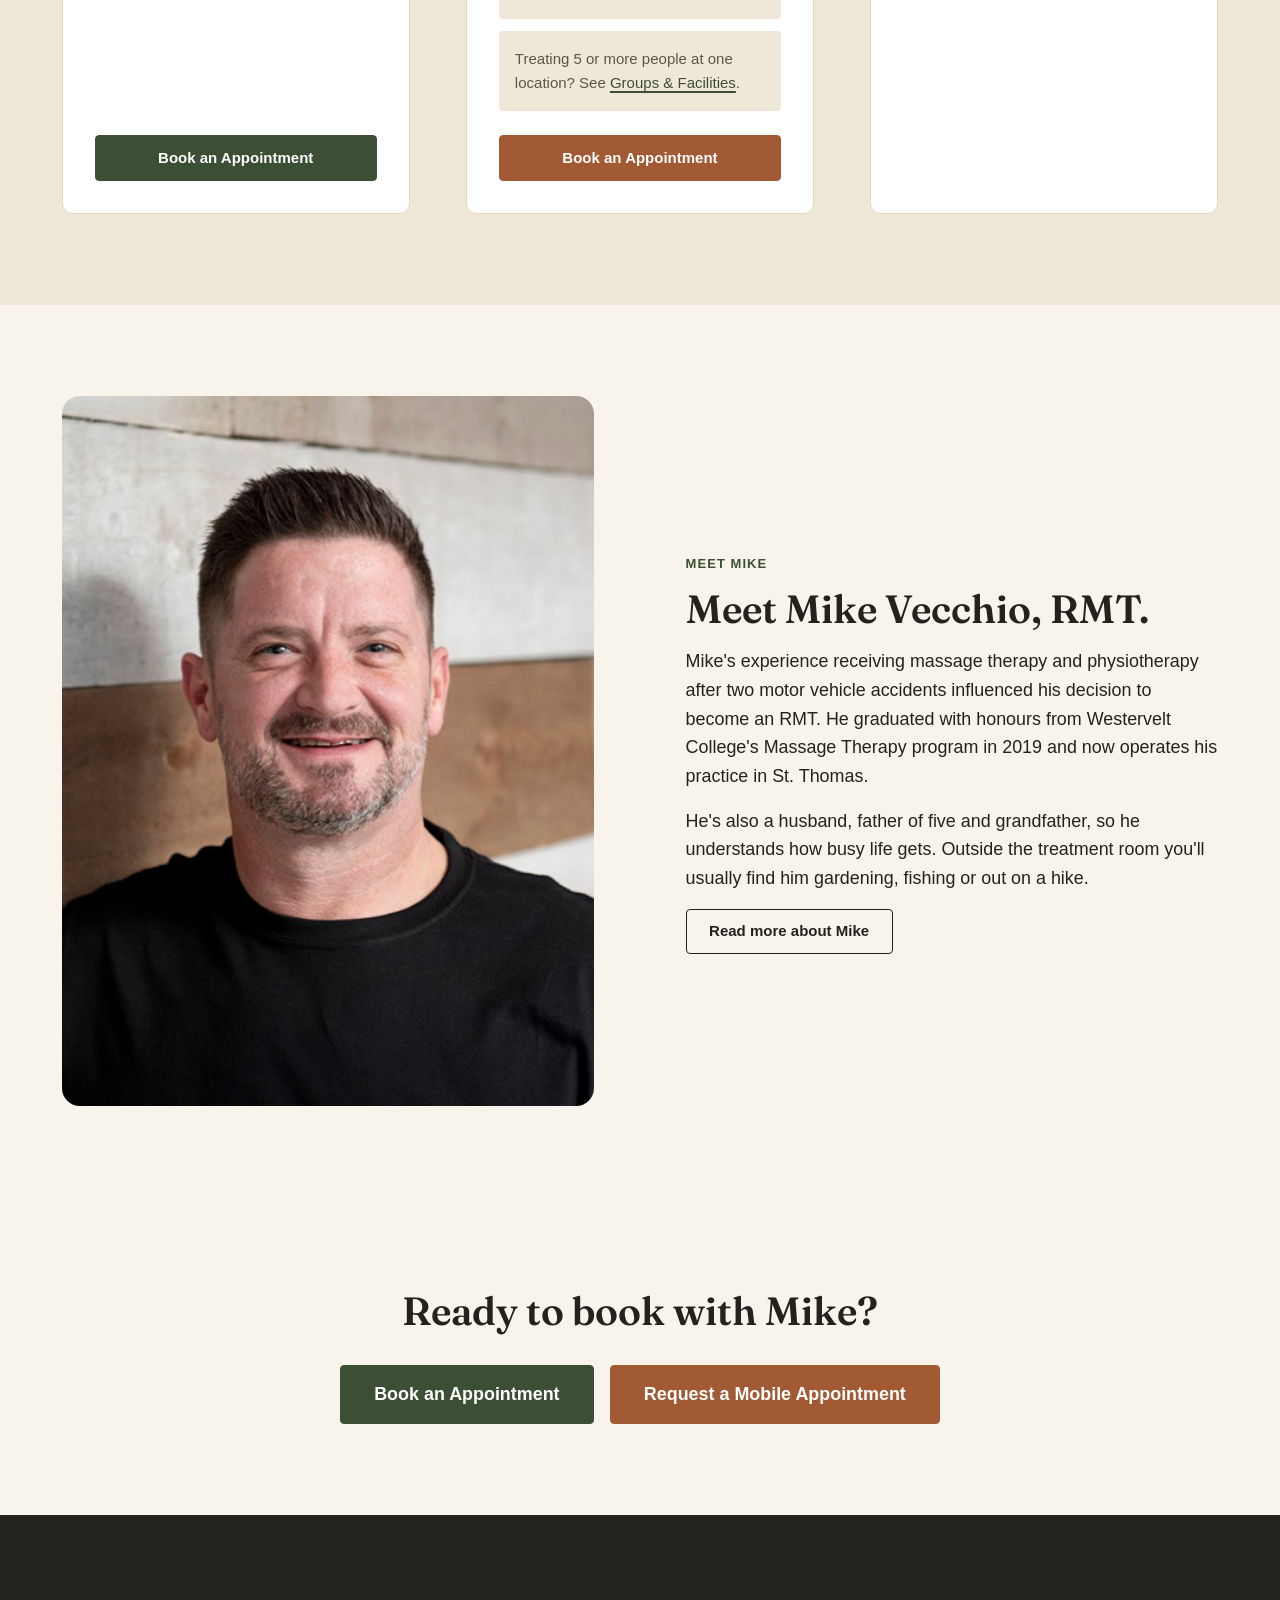
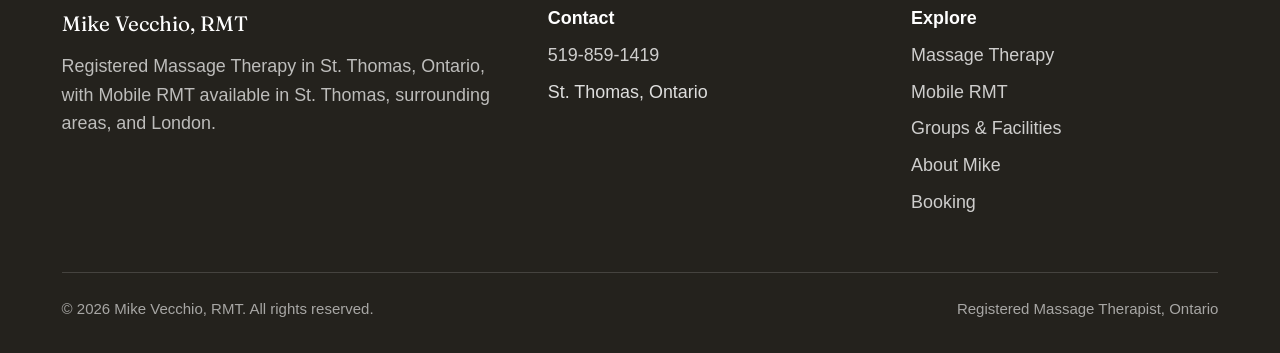
==== commit e215b015: "Restructure booking/pricing IA, add Groups & Facilities service page - Rename Contact -> Booking hub" ====
--- a/index.html
+++ b/index.html
@@ -3,8 +3,8 @@
 <head>
 <meta charset="utf-8" />
 <meta name="viewport" content="width=device-width, initial-scale=1" />
-<title>Mike Vecchio, RMT — Registered Massage Therapy in St. Thomas, Ontario</title>
-<meta name="description" content="Registered Massage Therapy with Mike Vecchio in St. Thomas, Ontario. Book at his practice or request a Mobile RMT visit in St. Thomas, surrounding areas, and London." />
+<title>Mike Vecchio, RMT | Massage Therapy St. Thomas</title>
+<meta name="description" content="Registered Massage Therapy with Mike Vecchio in St. Thomas, Ontario. Practice appointments and Mobile RMT in St. Thomas, surrounding areas, and London." />
 <link rel="canonical" href="https://www.mikevecchiormt.ca/" />
 <meta name="robots" content="index, follow, max-image-preview:large, max-snippet:-1" />
 <meta name="theme-color" content="#3C4E33" />
@@ -17,22 +17,22 @@
 <meta property="og:site_name" content="Mike Vecchio, RMT" />
 <meta property="og:locale" content="en_CA" />
 <meta property="og:url" content="https://www.mikevecchiormt.ca/" />
-<meta property="og:title" content="Mike Vecchio, RMT — Registered Massage Therapy in St. Thomas, Ontario" />
-<meta property="og:description" content="Come to Mike's St. Thomas practice, or Mike comes to you. Registered Massage Therapy and Mobile RMT in St. Thomas, surrounding areas, and London." />
+<meta property="og:title" content="Mike Vecchio, RMT | Massage Therapy St. Thomas" />
+<meta property="og:description" content="Registered Massage Therapy at Mike's St. Thomas practice, with Mobile RMT available in St. Thomas, surrounding areas, and London." />
 <meta property="og:image" content="https://www.mikevecchiormt.ca/images/mike-portrait-placeholder.jpg" />
 <meta property="og:image:width" content="474" />
 <meta property="og:image:height" content="600" />
 <meta property="og:image:alt" content="Mike Vecchio, Registered Massage Therapist" />
 <meta name="twitter:card" content="summary_large_image" />
-<meta name="twitter:title" content="Mike Vecchio, RMT — Registered Massage Therapy in St. Thomas, Ontario" />
-<meta name="twitter:description" content="Come to Mike's St. Thomas practice, or Mike comes to you. Registered Massage Therapy and Mobile RMT in St. Thomas, surrounding areas, and London." />
+<meta name="twitter:title" content="Mike Vecchio, RMT | Massage Therapy St. Thomas" />
+<meta name="twitter:description" content="Registered Massage Therapy at Mike's St. Thomas practice, with Mobile RMT available in St. Thomas, surrounding areas, and London." />
 <meta name="twitter:image" content="https://www.mikevecchiormt.ca/images/mike-portrait-placeholder.jpg" />
 
 <link rel="preconnect" href="https://fonts.googleapis.com" />
 <link rel="preconnect" href="https://fonts.gstatic.com" crossorigin />
 <link rel="preload" as="image" href="/images/mike-hero-placeholder.svg" fetchpriority="high" />
 <link rel="stylesheet" href="https://fonts.googleapis.com/css2?family=Fraunces:ital,wght@0,500;0,600;0,700;1,500&display=swap" />
-<link rel="stylesheet" href="/css/styles.css" />
+<link rel="stylesheet" href="/css/styles.css?v=20260922-3" />
 
 <script type="application/ld+json">
 {
@@ -55,12 +55,25 @@
         "addressCountry": "CA"
       },
       "areaServed": [
-        { "@type": "City", "name": "St. Thomas, Ontario" },
-        { "@type": "Place", "name": "London, Ontario" },
-        { "@type": "Place", "name": "White Oaks, London, Ontario" }
+        {
+          "@type": "City",
+          "name": "St. Thomas, Ontario"
+        },
+        {
+          "@type": "Place",
+          "name": "London, Ontario"
+        },
+        {
+          "@type": "Place",
+          "name": "White Oaks, London, Ontario"
+        }
       ],
-      "founder": { "@id": "https://www.mikevecchiormt.ca/#mike" },
-      "employee": { "@id": "https://www.mikevecchiormt.ca/#mike" },
+      "founder": {
+        "@id": "https://www.mikevecchiormt.ca/#mike"
+      },
+      "employee": {
+        "@id": "https://www.mikevecchiormt.ca/#mike"
+      },
       "potentialAction": {
         "@type": "ReserveAction",
         "name": "Book an appointment",
@@ -68,17 +81,64 @@
           "@type": "EntryPoint",
           "urlTemplate": "https://mikevecchiormt.clinicsense.com/book",
           "inLanguage": "en-CA",
-          "actionPlatform": ["http://schema.org/DesktopWebPlatform", "http://schema.org/MobileWebPlatform"]
+          "actionPlatform": [
+            "http://schema.org/DesktopWebPlatform",
+            "http://schema.org/MobileWebPlatform"
+          ]
         }
       },
       "hasOfferCatalog": {
         "@type": "OfferCatalog",
         "name": "Registered massage therapy services",
         "itemListElement": [
-          { "@type": "Offer", "priceCurrency": "CAD", "price": "70", "itemOffered": { "@type": "Service", "name": "30 minute massage therapy treatment", "serviceType": "Massage therapy", "areaServed": "St. Thomas, Ontario" } },
-          { "@type": "Offer", "priceCurrency": "CAD", "price": "90", "itemOffered": { "@type": "Service", "name": "45 minute massage therapy treatment", "serviceType": "Massage therapy", "areaServed": "St. Thomas, Ontario" } },
-          { "@type": "Offer", "priceCurrency": "CAD", "price": "110", "itemOffered": { "@type": "Service", "name": "60 minute massage therapy treatment", "serviceType": "Massage therapy", "areaServed": "St. Thomas, Ontario" } },
-          { "@type": "Offer", "priceCurrency": "CAD", "price": "150", "itemOffered": { "@type": "Service", "name": "60 minute Mobile Registered Massage Therapy visit", "serviceType": "Mobile massage therapy", "areaServed": ["St. Thomas, Ontario", "London, Ontario", "White Oaks, London, Ontario"] } }
+          {
+            "@type": "Offer",
+            "priceCurrency": "CAD",
+            "price": "70",
+            "itemOffered": {
+              "@type": "Service",
+              "name": "30 minute massage therapy treatment",
+              "serviceType": "Massage therapy",
+              "areaServed": "St. Thomas, Ontario"
+            }
+          },
+          {
+            "@type": "Offer",
+            "priceCurrency": "CAD",
+            "price": "90",
+            "itemOffered": {
+              "@type": "Service",
+              "name": "45 minute massage therapy treatment",
+              "serviceType": "Massage therapy",
+              "areaServed": "St. Thomas, Ontario"
+            }
+          },
+          {
+            "@type": "Offer",
+            "priceCurrency": "CAD",
+            "price": "110",
+            "itemOffered": {
+              "@type": "Service",
+              "name": "60 minute massage therapy treatment",
+              "serviceType": "Massage therapy",
+              "areaServed": "St. Thomas, Ontario"
+            }
+          },
+          {
+            "@type": "Offer",
+            "priceCurrency": "CAD",
+            "price": "150",
+            "itemOffered": {
+              "@type": "Service",
+              "name": "60 minute Mobile Registered Massage Therapy visit",
+              "serviceType": "Mobile massage therapy",
+              "areaServed": [
+                "St. Thomas, Ontario",
+                "London, Ontario",
+                "White Oaks, London, Ontario"
+              ]
+            }
+          }
         ]
       }
     },
@@ -90,8 +150,13 @@
       "image": "https://www.mikevecchiormt.ca/images/mike-portrait-placeholder.jpg",
       "url": "https://www.mikevecchiormt.ca/about/",
       "telephone": "+1-519-859-1419",
-      "alumniOf": { "@type": "EducationalOrganization", "name": "Westervelt College" },
-      "worksFor": { "@id": "https://www.mikevecchiormt.ca/#business" }
+      "alumniOf": {
+        "@type": "EducationalOrganization",
+        "name": "Westervelt College"
+      },
+      "worksFor": {
+        "@id": "https://www.mikevecchiormt.ca/#business"
+      }
     },
     {
       "@type": "WebSite",
@@ -99,25 +164,9 @@
       "url": "https://www.mikevecchiormt.ca/",
       "name": "Mike Vecchio, RMT",
       "inLanguage": "en-CA",
-      "publisher": { "@id": "https://www.mikevecchiormt.ca/#business" }
-    },
-    {
-      "@type": "FAQPage",
-      "@id": "https://www.mikevecchiormt.ca/#faq",
-      "mainEntity": [
-        { "@type": "Question", "name": "Do you provide receipts for insurance?", "acceptedAnswer": { "@type": "Answer", "text": "Yes. Every appointment comes with a receipt you can submit to your extended health insurance provider." } },
-        { "@type": "Question", "name": "What should I expect at my first appointment?", "acceptedAnswer": { "@type": "Answer", "text": "Mike will start with a short conversation about what's going on and what you're hoping to get out of the treatment, then build a plan around that for the session." } },
-        { "@type": "Question", "name": "Where is your St. Thomas practice?", "acceptedAnswer": { "@type": "Answer", "text": "Mike sees clients from his home-based practice in St. Thomas, Ontario. Full address details are shared when you book." } },
-        { "@type": "Question", "name": "What areas do you serve for Mobile RMT?", "acceptedAnswer": { "@type": "Answer", "text": "Mobile appointments are available in St. Thomas, surrounding areas, and London, including White Oaks. Contact Mike if you're just outside that area." } },
-        { "@type": "Question", "name": "Does Mobile RMT include travel?", "acceptedAnswer": { "@type": "Answer", "text": "Travel within Mike's core service area is included in the price. An additional travel fee may apply to locations farther away, and the total is always confirmed before booking." } },
-        { "@type": "Question", "name": "What does Mike bring for an in-home massage?", "acceptedAnswer": { "@type": "Answer", "text": "Mike brings a professional portable treatment table and the supplies needed for your session. You just need a bit of space to set up." } },
-        { "@type": "Question", "name": "How much does Mobile RMT cost?", "acceptedAnswer": { "@type": "Answer", "text": "A 60-minute Mobile RMT visit is $150, including HST." } },
-        { "@type": "Question", "name": "Can two or more people book at the same location?", "acceptedAnswer": { "@type": "Answer", "text": "Yes. Mike can treat multiple people back-to-back at the same address. The first 60-minute treatment is $150 and each additional 60-minute treatment is $130, including HST." } },
-        { "@type": "Question", "name": "Why are additional treatments at the same location less expensive?", "acceptedAnswer": { "@type": "Answer", "text": "Mike only has to travel and set up once, so he can pass some of that saved time along when he's treating more than one person at the same address." } },
-        { "@type": "Question", "name": "Do you offer shorter or longer mobile appointments?", "acceptedAnswer": { "@type": "Answer", "text": "Mike is currently offering 60-minute mobile appointments. If you have a specific need, contact Mike to discuss it." } },
-        { "@type": "Question", "name": "Do you visit retirement residences or care facilities?", "acceptedAnswer": { "@type": "Answer", "text": "Mike is open to arranging visits for groups at retirement residences, workplaces and similar locations. Reach out to talk through what you have in mind." } },
-        { "@type": "Question", "name": "How do I request a mobile appointment?", "acceptedAnswer": { "@type": "Answer", "text": "Call or text Mike at 519-859-1419. He will confirm the details, including any travel fee, before your visit is booked." } }
-      ]
+      "publisher": {
+        "@id": "https://www.mikevecchiormt.ca/#business"
+      }
     }
   ]
 }
@@ -142,21 +191,15 @@
         <ul class="nav-links">
           <li><a href="/massage-therapy/">Massage Therapy</a></li>
           <li><a href="/mobile-rmt/">Mobile RMT</a></li>
+          <li><a href="/groups-facilities/">Groups &amp; Facilities</a></li>
           <li><a href="/about/">About</a></li>
-          <li><a href="/#faq">FAQ</a></li>
-          <li><a href="/contact/">Contact</a></li>
+          <li><a href="/faq/">FAQ</a></li>
+          <li><a href="/booking/">Booking</a></li>
         </ul>
         <div class="nav-actions">
-          <a class="nav-phone tap-target" href="tel:+15198591419" data-analytics-event="phone_click" data-analytics-location="nav">
-            <svg viewBox="0 0 24 24" fill="none" stroke="currentColor" stroke-width="1.8" aria-hidden="true"><path d="M15 17.5c-3.6-1-6.5-3.9-7.5-7.5l2-2c.4-.4.5-1 .3-1.5L8.5 4c-.3-.7-1-1-1.7-.8L4.4 4c-.7.2-1.2 1-1 1.7C4.7 13.9 10.1 19.3 18.3 20.6c.7.1 1.5-.4 1.7-1.1l.8-2.4c.2-.7-.1-1.4-.8-1.7l-2.5-1.3c-.5-.2-1.1-.1-1.5.3l-2 2z" stroke-linecap="round" stroke-linejoin="round"/></svg>
-            519-859-1419
-          </a>
-          <a class="btn btn--primary" href="https://mikevecchiormt.clinicsense.com/book" target="_blank" rel="noopener" data-analytics-event="booking_click" data-analytics-location="nav">Book an Appointment</a>
-        </div>
-      </div>
-      <a class="nav-phone-icon tap-target" href="tel:+15198591419" aria-label="Call 519-859-1419" data-analytics-event="phone_click" data-analytics-location="nav_mobile">
-        <svg viewBox="0 0 24 24" fill="none" stroke="currentColor" stroke-width="1.8" aria-hidden="true"><path d="M15 17.5c-3.6-1-6.5-3.9-7.5-7.5l2-2c.4-.4.5-1 .3-1.5L8.5 4c-.3-.7-1-1-1.7-.8L4.4 4c-.7.2-1.2 1-1 1.7C4.7 13.9 10.1 19.3 18.3 20.6c.7.1 1.5-.4 1.7-1.1l.8-2.4c.2-.7-.1-1.4-.8-1.7l-2.5-1.3c-.5-.2-1.1-.1-1.5.3l-2 2z" stroke-linecap="round" stroke-linejoin="round"/></svg>
-      </a>
+          <a class="btn btn--primary" href="/booking/#practice" data-analytics-event="booking_click" data-analytics-location="nav">Book an Appointment</a>
+        </div>
+      </div>
       <button class="nav-toggle" type="button" aria-expanded="false" aria-controls="nav-menu" aria-label="Open menu">
         <svg class="icon-open" viewBox="0 0 24 24" fill="none" stroke="currentColor" stroke-width="2" aria-hidden="true"><path d="M4 6h16M4 12h16M4 18h16" stroke-linecap="round"/></svg>
         <svg class="icon-close" viewBox="0 0 24 24" fill="none" stroke="currentColor" stroke-width="2" aria-hidden="true"><path d="M6 6l12 12M18 6L6 18" stroke-linecap="round"/></svg>
@@ -172,41 +215,29 @@
     <div class="hero__grid">
       <div>
         <p class="eyebrow hero__eyebrow">Registered Massage Therapy · St. Thomas, Ontario</p>
-        <h1>Feel better. Move better. Take a little time for yourself.</h1>
-        <p class="hero__lede">Registered Massage Therapy at Mike's St. Thomas practice — or a Mobile RMT visit in St. Thomas, surrounding areas, and London.</p>
+        <h1>Registered Massage Therapy in St. Thomas and at Your Home</h1>
+        <p class="hero__lede">Visit Mike's St. Thomas practice or arrange a mobile appointment in St. Thomas, surrounding areas, or London.</p>
         <div class="hero__actions">
-          <a class="btn btn--primary btn--lg" href="https://mikevecchiormt.clinicsense.com/book" target="_blank" rel="noopener" data-analytics-event="booking_click" data-analytics-location="hero">Book an Appointment</a>
+          <a class="btn btn--primary btn--lg" href="/booking/#practice" data-analytics-event="booking_click" data-analytics-location="hero">Book an Appointment</a>
           <a class="btn btn--outline btn--lg" href="/mobile-rmt/" data-analytics-event="mobile_cta_click" data-analytics-location="hero">Explore Mobile RMT</a>
         </div>
       </div>
       <div class="hero__media">
         <img src="/images/mike-hero-placeholder.svg" width="1200" height="900" alt="Illustrative placeholder for Mike's St. Thomas treatment room" fetchpriority="high" decoding="async" />
-        <span class="hero__media-caption">Placeholder photo — final photography pending</span>
-      </div>
-    </div>
-  </section>
-
-  <!-- TRUST STRIP -->
-  <section class="trust-strip">
-    <div class="container trust-strip__row">
-      <div><strong>Registered RMT</strong></div>
-      <div><strong>St. Thomas, Ontario</strong></div>
-      <div><strong>Practising since 2019</strong></div>
-      <div><strong>Mobile appointments available</strong></div>
-    </div>
-  </section>
-
-  <!-- TWO WAYS TO SEE MIKE -->
+        <span class="hero__media-caption">Placeholder photo. Final photography pending</span>
+      </div>
+    </div>
+  </section>
+
+  <!-- THREE WAYS TO SEE MIKE -->
   <section class="section container" data-reveal>
     <div class="section-head section-head--center">
-      <p class="eyebrow">Two ways to see Mike</p>
-      <h2>Choose the appointment that works for you.</h2>
-      <p class="lede" style="margin-inline:auto;">Same Mike, same quality of care — either at his St. Thomas practice or at your own home.</p>
-    </div>
-    <div class="two-ways">
+      <h2>Three ways to receive treatment.</h2>
+    </div>
+    <div class="two-ways two-ways--3">
       <div class="way way--forest">
         <svg class="way__icon" viewBox="0 0 40 40" fill="none" stroke="currentColor" stroke-width="1.6" aria-hidden="true"><rect x="6" y="10" width="28" height="20" rx="2"/><path d="M6 16h28M14 10v6M26 10v6"/></svg>
-        <h3>Come to Mike</h3>
+        <h3>At Mike's St. Thomas Practice</h3>
         <p>Registered Massage Therapy in a relaxed, private treatment room at Mike's St. Thomas practice.</p>
         <p class="way__price">From $70<small>30/45/60 minute appointments</small></p>
         <div class="way__actions">
@@ -215,11 +246,20 @@
       </div>
       <div class="way way--clay">
         <svg class="way__icon" viewBox="0 0 40 40" fill="none" stroke="currentColor" stroke-width="1.6" aria-hidden="true"><path d="M6 30V16l14-10 14 10v14"/><path d="M14 30v-8h12v8"/></svg>
-        <h3>Mike comes to you</h3>
-        <p>Professional Registered Massage Therapy in your own home. Available in St. Thomas, surrounding areas, and London.</p>
-        <p class="way__price">$150<small>60 minutes, including HST</small></p>
+        <h3>Mobile RMT at Your Location</h3>
+        <p>Professional Registered Massage Therapy at your home, for one person or up to four back-to-back.</p>
+        <p class="way__price">$150 + HST<small>60 minutes</small></p>
         <div class="way__actions">
           <a class="btn btn--clay" href="/mobile-rmt/" data-analytics-event="mobile_cta_click" data-analytics-location="two_ways_mobile">Explore Mobile RMT</a>
+        </div>
+      </div>
+      <div class="way way--clay-deep">
+        <svg class="way__icon" viewBox="0 0 40 40" fill="none" stroke="currentColor" stroke-width="1.6" aria-hidden="true"><circle cx="15" cy="14" r="5"/><path d="M6 31c0-6 4-10 9-10s9 4 9 10"/><circle cx="29" cy="16" r="4"/><path d="M23 31c0-5 3-8 6-8s6 3 7 8" opacity="0.6"/></svg>
+        <h3>Groups &amp; Facilities</h3>
+        <p>For retirement residences, workplaces and families booking for five or more people at one location.</p>
+        <p class="way__price">$150 + HST<small>Per hour, on site</small></p>
+        <div class="way__actions">
+          <a class="btn btn--outline" href="/groups-facilities/" data-analytics-event="facility_cta_click" data-analytics-location="two_ways_groups">Learn More</a>
         </div>
       </div>
     </div>
@@ -235,11 +275,11 @@
       <div class="help-grid grid grid--3">
         <div class="help-item">
           <h3>Pain &amp; muscle tension</h3>
-          <p>Hands-on work to ease tight, sore or overworked muscles.</p>
+          <p>Hands-on treatment that may help reduce muscle tension and discomfort.</p>
         </div>
         <div class="help-item">
           <h3>Mobility &amp; flexibility</h3>
-          <p>Treatment aimed at helping you move more freely and comfortably.</p>
+          <p>Treatment intended to support comfortable movement and mobility.</p>
         </div>
         <div class="help-item">
           <h3>Sports &amp; activity</h3>
@@ -247,7 +287,7 @@
         </div>
         <div class="help-item">
           <h3>Recovery</h3>
-          <p>Working alongside physiotherapy and other care as part of getting back on track.</p>
+          <p>Massage therapy that may complement an existing recovery or rehabilitation plan.</p>
         </div>
         <div class="help-item">
           <h3>Stress &amp; relaxation</h3>
@@ -255,98 +295,34 @@
         </div>
         <div class="help-item">
           <h3>Healthy aging</h3>
-          <p>Gentler, tailored treatment for seniors, focused on comfort.</p>
-        </div>
-      </div>
-    </div>
-  </section>
-
-  <!-- MOBILE RMT FEATURE -->
-  <section class="section container" id="mobile-rmt-feature" data-reveal>
-    <div class="feature">
-      <div>
-        <p class="eyebrow eyebrow--clay">Mobile RMT</p>
-        <h2>Massage therapy. At your place.</h2>
-        <p>Mike brings professional Registered Massage Therapy directly to you — your own room, your own space, no drive there or back.</p>
-        <ul class="feature__list">
-          <li>Available in St. Thomas, surrounding areas, and London; travel details confirmed before booking</li>
-          <li>Mike brings a professional portable table and the supplies your treatment needs</li>
-          <li>Just need a bit of clear floor space to set up</li>
-        </ul>
-        <div class="pricing-note">
-          <strong>Booking for two or more?</strong> Mike can treat multiple people back-to-back at the same location. The first 60-minute treatment is $150 and each additional 60-minute treatment is $130, including HST.
-        </div>
-        <p class="text-soft" style="margin-bottom: var(--space-5);">Travel within Mike's core service area is included. An additional travel fee may apply to locations farther away — the total is always confirmed before booking.</p>
-        <div class="hero__actions">
-          <a class="btn btn--clay btn--lg" href="/contact/#mobile-request" data-analytics-event="mobile_cta_click" data-analytics-location="mobile_feature">Request a Mobile Appointment</a>
-          <a class="btn btn--ghost" href="/mobile-rmt/">Learn more about Mobile RMT →</a>
-        </div>
-      </div>
-      <div class="feature__media">
-        <img src="/images/mobile-setup-placeholder.svg" width="640" height="480" alt="Illustrative placeholder for a photo of Mike's mobile treatment setup" loading="lazy" decoding="async" />
-      </div>
-    </div>
-  </section>
-
-  <!-- WHY MOBILE -->
-  <section class="section section--alt" data-reveal>
-    <div class="container">
-      <div class="section-head">
-        <p class="eyebrow eyebrow--clay">Why mobile costs a bit more</p>
-        <h2>Massage therapy without the trip.</h2>
-      </div>
-      <div class="grid grid--3">
-        <div class="help-item" style="border-top:none;">
-          <h3>No drive, no waiting room</h3>
-          <p>Your appointment happens in your own home — no travel time before or after.</p>
-        </div>
-        <div class="help-item" style="border-top:none;">
-          <h3>Good for busy households</h3>
-          <p>Couples and families can book back-to-back treatments without leaving the house.</p>
-        </div>
-        <div class="help-item" style="border-top:none;">
-          <h3>Helpful when transportation is hard</h3>
-          <p>A practical option if getting to an appointment is difficult for you or someone you care for.</p>
-        </div>
-      </div>
-    </div>
-  </section>
-
-  <!-- MEET MIKE -->
-  <section class="section container" data-reveal>
-    <div class="feature feature--reverse">
-      <div class="about-portrait">
-        <img src="/images/mike-portrait-placeholder.jpg" width="474" height="600" alt="Portrait of Mike Vecchio, Registered Massage Therapist" loading="lazy" decoding="async" />
-      </div>
-      <div>
-        <p class="eyebrow">Meet Mike</p>
-        <h2>Meet Mike Vecchio, RMT.</h2>
-        <p>Mike's own experience with massage therapy — after two motor vehicle accidents — is part of what led him to become an RMT. He graduated with honours from Westervelt College's Massage Therapy program in 2019, and has been treating clients in St. Thomas ever since.</p>
-        <p>He's also a husband, father of five and grandfather, so he understands how busy life gets. Outside the treatment room you'll usually find him gardening, fishing or out on a hike.</p>
-        <a class="btn btn--outline" href="/about/">Read more about Mike</a>
+          <p>Gentler treatment for seniors, adapted to individual needs and comfort.</p>
+        </div>
+      </div>
+      <div class="final-cta__actions" style="justify-content:center;">
+        <a class="btn btn--primary btn--lg" href="/massage-therapy/" data-analytics-event="practice_service_click" data-analytics-location="how_mike_can_help">View Massage Therapy</a>
       </div>
     </div>
   </section>
 
   <!-- PRICING -->
-  <section class="section section--alt" id="pricing" data-reveal>
+  <section class="section section--alt pricing-section" id="pricing" data-reveal>
     <div class="container">
       <div class="section-head section-head--center">
         <p class="eyebrow">Pricing</p>
         <h2>Simple, upfront pricing.</h2>
       </div>
-      <div class="pricing-grid">
+      <div class="pricing-grid pricing-grid--3">
         <div class="pricing-card">
           <div class="pricing-card__head">
             <h3>Massage Therapy</h3>
-            <span class="badge">St. Thomas practice</span>
+            <span class="badge">St. Thomas</span>
           </div>
           <ul class="pricing-list">
-            <li class="pricing-row"><span class="pricing-row__label">30 minutes</span><span class="pricing-row__price">$70</span></li>
-            <li class="pricing-row"><span class="pricing-row__label">45 minutes</span><span class="pricing-row__price">$90</span></li>
-            <li class="pricing-row"><span class="pricing-row__label">60 minutes</span><span class="pricing-row__price">$110</span></li>
+            <li class="pricing-row"><span class="pricing-row__label">30 minutes</span><span class="pricing-row__price">$70<small>+ HST</small></span></li>
+            <li class="pricing-row"><span class="pricing-row__label">45 minutes</span><span class="pricing-row__price">$90<small>+ HST</small></span></li>
+            <li class="pricing-row"><span class="pricing-row__label">60 minutes</span><span class="pricing-row__price">$110<small>+ HST</small></span></li>
           </ul>
-          <a class="btn btn--primary" href="https://mikevecchiormt.clinicsense.com/book" target="_blank" rel="noopener" data-analytics-event="booking_click" data-analytics-location="pricing">Book an Appointment</a>
+          <a class="btn btn--primary" href="/booking/#practice" data-analytics-event="booking_click" data-analytics-location="pricing">Book an Appointment</a>
         </div>
         <div class="pricing-card">
           <div class="pricing-card__head">
@@ -354,141 +330,62 @@
             <span class="badge badge--clay">St. Thomas · Surrounding areas · London</span>
           </div>
           <ul class="pricing-list">
-            <li class="pricing-row"><span class="pricing-row__label">60 minutes<small>Including HST</small></span><span class="pricing-row__price">$150</span></li>
-            <li class="pricing-row"><span class="pricing-row__label">Each additional back-to-back treatment, same location<small>Including HST</small></span><span class="pricing-row__price">$130</span></li>
+            <li class="pricing-row"><span class="pricing-row__label">60 minutes</span><span class="pricing-row__price">$150<small>+ HST</small></span></li>
+            <li class="pricing-row"><span class="pricing-row__label">Each additional back-to-back treatment, same location<small>Up to 4 treatments total</small></span><span class="pricing-row__price">$130<small>+ HST</small></span></li>
           </ul>
-          <p class="pricing-note">Travel within Mike's core service area is included. Additional travel fees may apply farther away and are always confirmed before booking.</p>
-          <a class="btn btn--clay" href="/contact/#mobile-request" data-analytics-event="mobile_cta_click" data-analytics-location="pricing">Request a Mobile Appointment</a>
-        </div>
-      </div>
-    </div>
-  </section>
-
-  <!-- WHO MIKE WORKS WITH -->
+          <div class="pricing-card__notes">
+            <p class="pricing-note">Availability and any additional travel fee depend on the address and are confirmed before booking.</p>
+            <p class="pricing-note">Treating 5 or more people at one location? See <a href="/groups-facilities/">Groups &amp; Facilities</a>.</p>
+          </div>
+          <a class="btn btn--clay" href="/booking/#mobile-request" data-analytics-event="mobile_cta_click" data-analytics-location="pricing">Book an Appointment</a>
+        </div>
+        <div class="pricing-card">
+          <div class="pricing-card__head">
+            <h3>Groups &amp; Facilities</h3>
+            <span class="badge badge--clay">5 or more people</span>
+          </div>
+          <ul class="pricing-list">
+            <li class="pricing-row"><span class="pricing-row__label">Per hour, on site<small>Mike divides the time between clients</small></span><span class="pricing-row__price">$150<small>+ HST</small></span></li>
+          </ul>
+          <div class="pricing-card__notes">
+            <p class="pricing-note">Every group and facility is different. Call to work out scheduling, headcount, and any travel fee with Mike directly.</p>
+          </div>
+          <a class="btn btn--outline" href="tel:+15198591419" data-analytics-event="facility_cta_click" data-analytics-location="pricing">Contact Mike</a>
+        </div>
+      </div>
+    </div>
+  </section>
+
+  <!-- MEET MIKE -->
   <section class="section container" data-reveal>
-    <div class="section-head">
-      <p class="eyebrow">Who Mike works with</p>
-      <h2>People just like you.</h2>
-    </div>
-    <div class="audience-scroller">
-      <div class="audience-item"><svg class="audience-item__icon" viewBox="0 0 32 32" fill="none" stroke="currentColor" stroke-width="1.6" aria-hidden="true"><circle cx="16" cy="10" r="5"/><path d="M6 28c0-6 4.5-10 10-10s10 4 10 10"/></svg><p>Everyday aches &amp; tension</p></div>
-      <div class="audience-item"><svg class="audience-item__icon" viewBox="0 0 32 32" fill="none" stroke="currentColor" stroke-width="1.6" aria-hidden="true"><path d="M8 24l6-14 4 8 4-6 2 12"/></svg><p>Active lifestyles</p></div>
-      <div class="audience-item"><svg class="audience-item__icon" viewBox="0 0 32 32" fill="none" stroke="currentColor" stroke-width="1.6" aria-hidden="true"><circle cx="16" cy="8" r="3"/><path d="M16 11v9M10 15l6 5 6-5M11 28l5-4 5 4"/></svg><p>Athletes</p></div>
-      <div class="audience-item"><svg class="audience-item__icon" viewBox="0 0 32 32" fill="none" stroke="currentColor" stroke-width="1.6" aria-hidden="true"><circle cx="16" cy="9" r="4"/><path d="M8 26c1-5 4-8 8-8s7 3 8 8"/><path d="M12 20l-3 6M20 20l3 6"/></svg><p>Seniors</p></div>
-      <div class="audience-item"><svg class="audience-item__icon" viewBox="0 0 32 32" fill="none" stroke="currentColor" stroke-width="1.6" aria-hidden="true"><path d="M6 20c4-6 8-2 10 0s6-6 10 0"/><path d="M16 22v6"/></svg><p>Recovery</p></div>
-      <div class="audience-item"><svg class="audience-item__icon" viewBox="0 0 32 32" fill="none" stroke="currentColor" stroke-width="1.6" aria-hidden="true"><path d="M16 26s-9-5.5-9-12a5.5 5.5 0 019.5-3.8A5.5 5.5 0 0125 14c0 6.5-9 12-9 12z"/></svg><p>Relaxation</p></div>
-    </div>
-  </section>
-
-  <!-- GROUPS / FACILITIES -->
-  <section class="section container" data-reveal>
-    <div class="callout">
+    <div class="feature feature--reverse">
+      <div class="about-portrait">
+        <img src="/images/mike-portrait-placeholder.jpg" width="474" height="600" alt="Portrait of Mike Vecchio, Registered Massage Therapist" loading="lazy" decoding="async" />
+      </div>
       <div>
-        <p class="eyebrow" style="color:var(--color-paper);">Groups &amp; facilities</p>
-        <h2>Massage therapy for your residents, team or group.</h2>
-        <p>Looking to arrange Registered Massage Therapy for several people at one location? Mike offers group and facility visits in St. Thomas, surrounding areas, and London.</p>
-        <ul class="callout__list">
-          <li>Retirement residences</li>
-          <li>Senior communities</li>
-          <li>Workplaces</li>
-          <li>Families &amp; groups</li>
-        </ul>
-      </div>
-      <div class="callout__actions">
-        <a class="btn btn--outline btn--lg" href="/contact/#facility" data-analytics-event="facility_cta_click" data-analytics-location="home_groups">Talk to Mike</a>
-      </div>
-    </div>
-  </section>
-
-  <!-- FAQ -->
-  <section class="section section--alt" id="faq" data-reveal>
-    <div class="container container--narrow">
-      <div class="section-head">
-        <p class="eyebrow">Frequently asked</p>
-        <h2>Questions people ask Mike.</h2>
-      </div>
-      <div class="faq-list">
-
-        <div class="faq-item">
-          <h3><button class="faq-question" aria-expanded="false"><span>Do you provide receipts for insurance?</span><span class="faq-question__icon" aria-hidden="true"></span></button></h3>
-          <div class="faq-answer"><div><p>Yes. Every appointment comes with a receipt you can submit to your extended health insurance provider.</p></div></div>
-        </div>
-
-        <div class="faq-item">
-          <h3><button class="faq-question" aria-expanded="false"><span>What should I expect at my first appointment?</span><span class="faq-question__icon" aria-hidden="true"></span></button></h3>
-          <div class="faq-answer"><div><p>Mike will start with a short conversation about what's going on and what you're hoping to get out of the treatment, then build a plan around that for the session.</p></div></div>
-        </div>
-
-        <div class="faq-item">
-          <h3><button class="faq-question" aria-expanded="false"><span>Where is your St. Thomas practice?</span><span class="faq-question__icon" aria-hidden="true"></span></button></h3>
-          <div class="faq-answer"><div><p>Mike sees clients from his home-based practice in St. Thomas, Ontario. Full address details are shared when you book.</p></div></div>
-        </div>
-
-        <div class="faq-item">
-          <h3><button class="faq-question" aria-expanded="false"><span>What areas do you serve for Mobile RMT?</span><span class="faq-question__icon" aria-hidden="true"></span></button></h3>
-          <div class="faq-answer"><div><p>Mobile appointments are available in St. Thomas, surrounding areas, and London, including White Oaks. If you're just outside that area, get in touch — Mike reviews requests individually.</p></div></div>
-        </div>
-
-        <div class="faq-item">
-          <h3><button class="faq-question" aria-expanded="false"><span>Does Mobile RMT include travel?</span><span class="faq-question__icon" aria-hidden="true"></span></button></h3>
-          <div class="faq-answer"><div><p>Travel within Mike's core service area is included in the price. An additional travel fee may apply to locations farther away, and the total is always confirmed before booking.</p></div></div>
-        </div>
-
-        <div class="faq-item">
-          <h3><button class="faq-question" aria-expanded="false"><span>What does Mike bring for an in-home massage?</span><span class="faq-question__icon" aria-hidden="true"></span></button></h3>
-          <div class="faq-answer"><div><p>Mike brings a professional portable treatment table and the supplies he needs for your session. All you need is a bit of clear space to set up.</p></div></div>
-        </div>
-
-        <div class="faq-item">
-          <h3><button class="faq-question" aria-expanded="false"><span>How much does Mobile RMT cost?</span><span class="faq-question__icon" aria-hidden="true"></span></button></h3>
-          <div class="faq-answer"><div><p>A 60-minute Mobile RMT visit is $150, including HST.</p></div></div>
-        </div>
-
-        <div class="faq-item">
-          <h3><button class="faq-question" aria-expanded="false"><span>Can two or more people book at the same location?</span><span class="faq-question__icon" aria-hidden="true"></span></button></h3>
-          <div class="faq-answer"><div><p>Yes. Mike can treat multiple people back-to-back at the same address. The first 60-minute treatment is $150 and each additional 60-minute treatment is $130, including HST.</p></div></div>
-        </div>
-
-        <div class="faq-item">
-          <h3><button class="faq-question" aria-expanded="false"><span>Why are additional treatments at the same location less expensive?</span><span class="faq-question__icon" aria-hidden="true"></span></button></h3>
-          <div class="faq-answer"><div><p>Mike only has to travel and set up once, so he can pass some of that saved time along when he's treating more than one person at the same address.</p></div></div>
-        </div>
-
-        <div class="faq-item">
-          <h3><button class="faq-question" aria-expanded="false"><span>Do you offer shorter or longer mobile appointments?</span><span class="faq-question__icon" aria-hidden="true"></span></button></h3>
-          <div class="faq-answer"><div><p>Mike is currently offering 60-minute mobile appointments. If you have a specific need, contact Mike to discuss it.</p></div></div>
-        </div>
-
-        <div class="faq-item">
-          <h3><button class="faq-question" aria-expanded="false"><span>Do you visit retirement residences or care facilities?</span><span class="faq-question__icon" aria-hidden="true"></span></button></h3>
-          <div class="faq-answer"><div><p>Mike is open to arranging visits for groups at retirement residences, workplaces and similar locations. Reach out to talk through what you have in mind.</p></div></div>
-        </div>
-
-        <div class="faq-item">
-          <h3><button class="faq-question" aria-expanded="false"><span>How do I request a mobile appointment?</span><span class="faq-question__icon" aria-hidden="true"></span></button></h3>
-          <div class="faq-answer"><div><p>Call or text Mike at 519-859-1419. He will confirm the details, including any travel fee, before your visit is booked.</p></div></div>
-        </div>
-
+        <p class="eyebrow">Meet Mike</p>
+        <h2>Meet Mike Vecchio, RMT.</h2>
+        <p>Mike's experience receiving massage therapy and physiotherapy after two motor vehicle accidents influenced his decision to become an RMT. He graduated with honours from Westervelt College's Massage Therapy program in 2019 and now operates his practice in St. Thomas.</p>
+        <p>He's also a husband, father of five and grandfather, so he understands how busy life gets. Outside the treatment room you'll usually find him gardening, fishing or out on a hike.</p>
+        <a class="btn btn--outline" href="/about/">Read more about Mike</a>
       </div>
     </div>
   </section>
 
   <!-- FINAL CTA -->
   <section class="section final-cta container" data-reveal>
-    <h2>Ready to book?</h2>
-    <p class="lede" style="margin-inline:auto;">Whichever way works best for you — Mike's St. Thomas practice or a Mobile RMT visit — booking is simple.</p>
+    <h2>Ready to book with Mike?</h2>
     <div class="final-cta__actions">
-      <a class="btn btn--primary btn--lg" href="https://mikevecchiormt.clinicsense.com/book" target="_blank" rel="noopener" data-analytics-event="booking_click" data-analytics-location="final_cta">Book an Appointment</a>
-      <a class="btn btn--clay btn--lg" href="/contact/#mobile-request" data-analytics-event="mobile_cta_click" data-analytics-location="final_cta">Request a Mobile Appointment</a>
-    </div>
-    <p class="final-cta__phone">Or call <a href="tel:+15198591419" data-analytics-event="phone_click" data-analytics-location="final_cta">519-859-1419</a></p>
+      <a class="btn btn--primary btn--lg" href="/booking/#practice" data-analytics-event="booking_click" data-analytics-location="final_cta">Book an Appointment</a>
+      <a class="btn btn--clay btn--lg" href="/booking/#mobile-request" data-analytics-event="mobile_cta_click" data-analytics-location="final_cta">Request a Mobile Appointment</a>
+    </div>
   </section>
 
 </main>
 
 <div class="sticky-cta" aria-hidden="false">
-  <a class="btn btn--primary" href="https://mikevecchiormt.clinicsense.com/book" target="_blank" rel="noopener" data-analytics-event="booking_click" data-analytics-location="sticky_bar">Book an Appointment</a>
-  <a class="btn btn--clay" href="/contact/#mobile-request" data-analytics-event="mobile_cta_click" data-analytics-location="sticky_bar">Request Mobile Visit</a>
+  <a class="btn btn--primary" href="/booking/#practice" data-analytics-event="booking_click" data-analytics-location="sticky_bar">Book an Appointment</a>
+  <a class="btn btn--clay" href="/booking/#mobile-request" data-analytics-event="mobile_cta_click" data-analytics-location="sticky_bar">Request Mobile Visit</a>
 </div>
 
 <footer class="site-footer">
@@ -502,7 +399,6 @@
         <h3>Contact</h3>
         <ul class="footer-links">
           <li><a href="tel:+15198591419" data-analytics-event="phone_click" data-analytics-location="footer">519-859-1419</a></li>
-          <li><!-- TODO: Add Mike's confirmed email address here. --><span>Email address coming soon</span></li>
           <li>St. Thomas, Ontario</li>
         </ul>
       </div>
@@ -511,8 +407,9 @@
         <ul class="footer-links">
           <li><a href="/massage-therapy/">Massage Therapy</a></li>
           <li><a href="/mobile-rmt/">Mobile RMT</a></li>
+          <li><a href="/groups-facilities/">Groups &amp; Facilities</a></li>
           <li><a href="/about/">About Mike</a></li>
-          <li><a href="/contact/">Contact</a></li>
+          <li><a href="/booking/">Booking</a></li>
         </ul>
       </div>
     </div>
--- a/css/styles.css
+++ b/css/styles.css
@@ -1,5 +1,5 @@
 /* ==========================================================================
-   Mike Vecchio, RMT — Design System & Site Styles
+   Mike Vecchio, RMT: Design System & Site Styles
    Plain CSS. No build step. Organized as:
      1. Design tokens (custom properties)
      2. Reset / base elements
@@ -29,7 +29,7 @@
   --color-forest-deep: #2A3824;
   --color-forest-tint: #E4E9DA;
 
-  /* Color: clay (mobile RMT accent — distinguishes "Mike comes to you") */
+  /* Color: clay (mobile RMT accent: distinguishes "Mike comes to you") */
   --color-clay: #A15A34;
   --color-clay-deep: #7F4527;
   --color-clay-tint: #F1E1D2;
@@ -282,7 +282,7 @@
 /*
  * The translucent blur lives on a pseudo-element rather than directly on
  * .site-header. A `backdrop-filter` (or `filter`) on an element creates a
- * new containing block for its `position: fixed` descendants — which broke
+ * new containing block for its `position: fixed` descendants: which broke
  * the full-screen mobile nav overlay (a fixed-position child) by confining
  * it to the header's own small box. Isolating the filter to ::before avoids
  * that entirely.
@@ -583,6 +583,7 @@
   border-radius: var(--radius-lg);
   overflow: hidden;
 }
+.two-ways--3 { grid-template-columns: repeat(3, 1fr); }
 .way {
   background: var(--color-paper);
   padding: var(--space-7);
@@ -591,6 +592,13 @@
 }
 .way--clay { background: var(--color-clay-tint); }
 .way--forest { background: var(--color-forest-tint); }
+.way--clay-deep { background: var(--color-clay); }
+.way--clay-deep .way__icon,
+.way--clay-deep h3,
+.way--clay-deep p { color: var(--color-paper); }
+.way--clay-deep .way__price small { color: rgba(248, 244, 236, 0.75); }
+.way--clay-deep .btn--outline { color: var(--color-paper); border-color: var(--color-paper); }
+.way--clay-deep .btn--outline:hover { background: var(--color-paper); border-color: var(--color-paper); color: var(--color-clay-deep); }
 .way__icon { width: 40px; height: 40px; margin-bottom: var(--space-4); color: var(--color-forest); }
 .way--clay .way__icon { color: var(--color-clay-deep); }
 .way h3 { margin-bottom: var(--space-3); }
@@ -599,6 +607,9 @@
 .way__price small { font-family: var(--font-body); font-size: var(--fs-body-sm); font-weight: 400; color: var(--color-ink-soft); display: block; margin-top: 2px; }
 .way__actions { margin-top: auto; }
 
+@media (max-width: 900px) {
+  .two-ways--3 { grid-template-columns: 1fr; }
+}
 @media (max-width: 760px) {
   .two-ways { grid-template-columns: 1fr; }
 }
@@ -652,29 +663,42 @@
 /* --- Pricing --------------------------------------------------------------- */
 .pricing-grid {
   display: grid;
-  grid-template-columns: 1fr 1fr;
+  grid-template-columns: repeat(2, minmax(0, 1fr));
   gap: var(--space-7);
+}
+.pricing-grid--3 { grid-template-columns: repeat(3, minmax(0, 1fr)); }
+.pricing-section .pricing-grid--single {
+  grid-template-columns: minmax(0, 1fr);
+  width: 100%;
+  max-width: 600px;
+  margin-left: auto;
+  margin-right: auto;
 }
 .pricing-card {
   background: var(--color-white);
   border: 1px solid var(--color-paper-line);
   border-radius: var(--radius-md);
   padding: var(--space-6);
-}
-.pricing-card__head { display: flex; align-items: baseline; justify-content: space-between; margin-bottom: var(--space-5); gap: var(--space-3); }
+  min-width: 0;
+  display: flex;
+  flex-direction: column;
+}
+.pricing-card__head { display: flex; flex-direction: column; align-items: flex-start; gap: var(--space-3); margin-bottom: var(--space-5); }
+.pricing-card__head h3 { margin-bottom: 0; }
 .pricing-list { list-style: none; margin: 0 0 var(--space-5); padding: 0; }
 .pricing-row {
-  display: flex;
-  align-items: baseline;
-  justify-content: space-between;
+  display: grid;
+  grid-template-columns: minmax(0, 1fr) auto;
+  align-items: start;
   padding: var(--space-3) 0;
   border-bottom: 1px dashed var(--color-paper-line);
   gap: var(--space-4);
 }
 .pricing-row:last-child { border-bottom: none; }
-.pricing-row__label { color: var(--color-ink); }
+.pricing-row__label { color: var(--color-ink); min-width: 0; }
 .pricing-row__label small { display: block; color: var(--color-ink-faint); font-size: var(--fs-body-sm); }
 .pricing-row__price { font-family: var(--font-display); font-size: var(--fs-h3); white-space: nowrap; }
+.pricing-row__price small { font-family: var(--font-body); font-size: var(--fs-body-sm); font-weight: 400; color: var(--color-ink-faint); margin-left: 0.35em; }
 .pricing-note {
   font-size: var(--fs-body-sm);
   color: var(--color-ink-soft);
@@ -683,10 +707,24 @@
   padding: var(--space-4);
   margin-bottom: var(--space-5);
 }
-.pricing-card .btn { width: 100%; justify-content: center; }
-
-@media (max-width: 760px) {
+.pricing-card__notes { display: grid; gap: var(--space-3); }
+.pricing-card__notes .pricing-note { margin: 0; }
+.pricing-card .btn { width: 100%; justify-content: center; margin-top: auto; }
+.pricing-card .pricing-card__notes + .btn { margin-top: var(--space-5); }
+.pricing-section__groups { margin-top: var(--space-7); }
+
+@media (max-width: 1080px) {
+  .pricing-grid--3 { grid-template-columns: 1fr 1fr; }
+}
+
+@media (max-width: 900px) {
   .pricing-grid { grid-template-columns: 1fr; }
+}
+
+@media (max-width: 420px) {
+  .pricing-card { padding: var(--space-5); }
+  .pricing-row { gap: var(--space-3); }
+  .pricing-row__price { font-size: 1.4rem; }
 }
 
 /* --- Audience strip ---------------------------------------------------------- */
@@ -848,6 +886,10 @@
 .page-hero h1 { max-width: 22ch; }
 .page-hero .lede { margin-top: var(--space-4); }
 
+/* Anchor targets that CTAs jump to directly (e.g. /contact/#mobile-request):
+   offset past the sticky header so the section heading isn't hidden under it. */
+#practice, #mobile-request, #facility { scroll-margin-top: 100px; }
+
 /* --- Sticky mobile CTA bar ------------------------------------------------------------ */
 .sticky-cta {
   position: fixed;
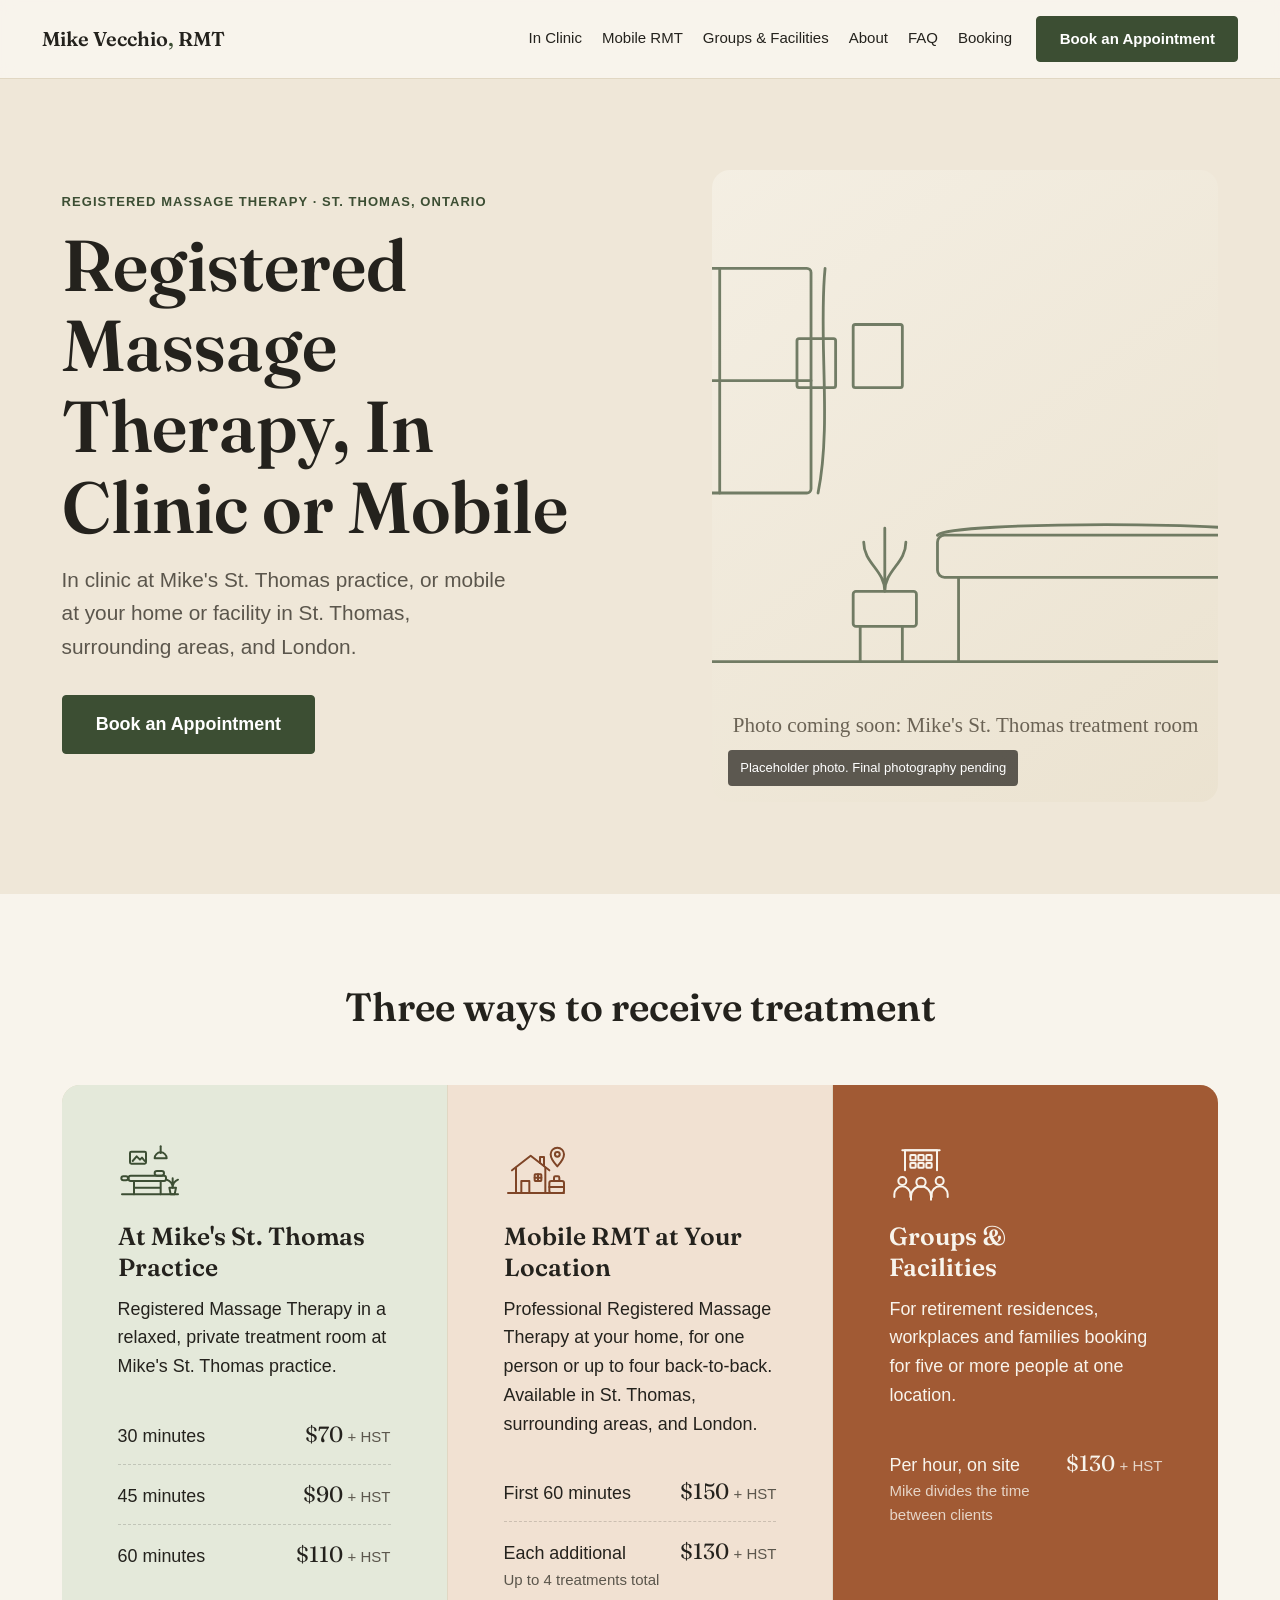
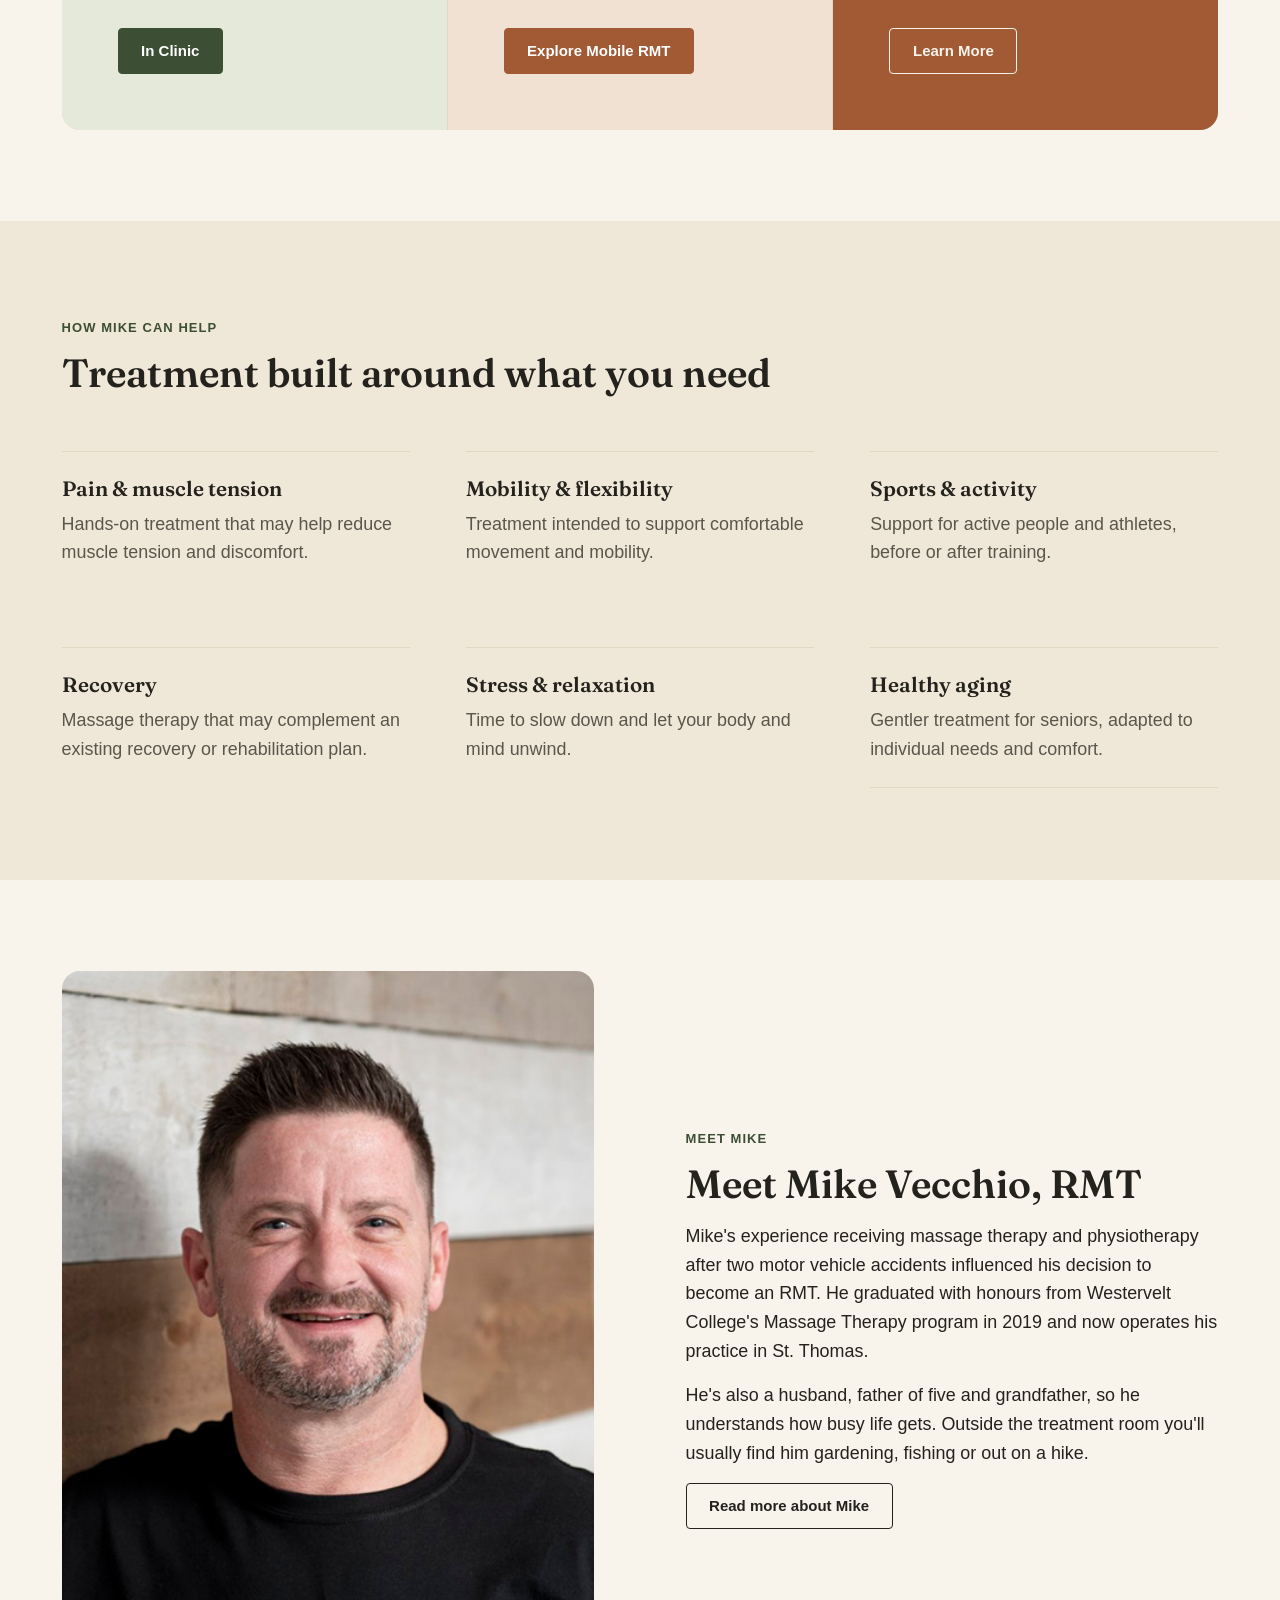
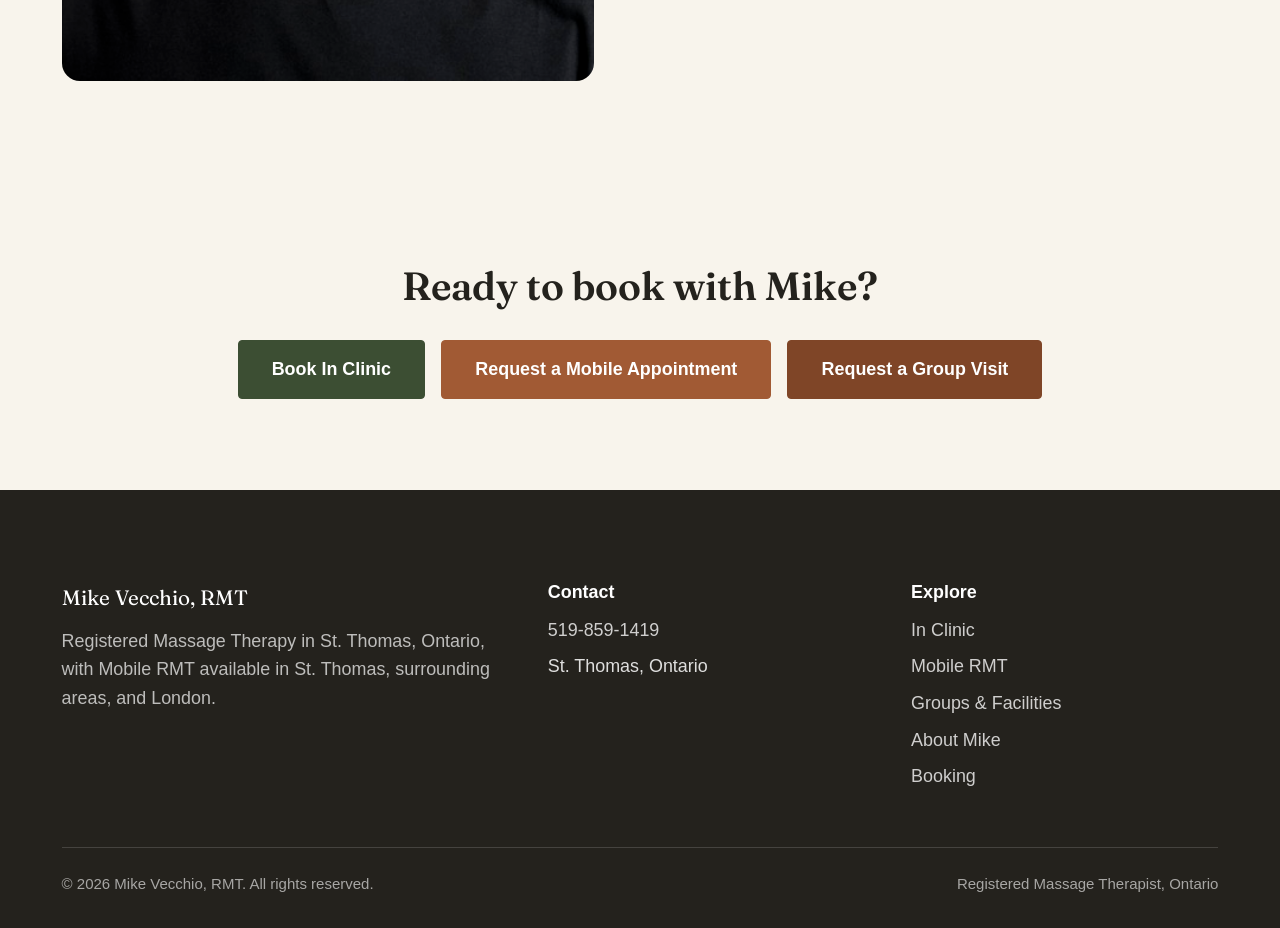
==== commit 15f124a2: "Consolidate service pages, normalize booking flow, add real service-area map - Rename practice nav/C" ====
--- a/index.html
+++ b/index.html
@@ -32,7 +32,7 @@
 <link rel="preconnect" href="https://fonts.gstatic.com" crossorigin />
 <link rel="preload" as="image" href="/images/mike-hero-placeholder.svg" fetchpriority="high" />
 <link rel="stylesheet" href="https://fonts.googleapis.com/css2?family=Fraunces:ital,wght@0,500;0,600;0,700;1,500&display=swap" />
-<link rel="stylesheet" href="/css/styles.css?v=20260922-3" />
+<link rel="stylesheet" href="/css/styles.css?v=20260924-11" />
 
 <script type="application/ld+json">
 {
@@ -189,7 +189,7 @@
     <nav class="nav-primary" aria-label="Primary">
       <div class="nav-menu" id="nav-menu">
         <ul class="nav-links">
-          <li><a href="/massage-therapy/">Massage Therapy</a></li>
+          <li><a href="/massage-therapy/">In Clinic</a></li>
           <li><a href="/mobile-rmt/">Mobile RMT</a></li>
           <li><a href="/groups-facilities/">Groups &amp; Facilities</a></li>
           <li><a href="/about/">About</a></li>
@@ -197,7 +197,7 @@
           <li><a href="/booking/">Booking</a></li>
         </ul>
         <div class="nav-actions">
-          <a class="btn btn--primary" href="/booking/#practice" data-analytics-event="booking_click" data-analytics-location="nav">Book an Appointment</a>
+          <a class="btn btn--primary" href="/booking/" data-analytics-event="booking_click" data-analytics-location="nav">Book an Appointment</a>
         </div>
       </div>
       <button class="nav-toggle" type="button" aria-expanded="false" aria-controls="nav-menu" aria-label="Open menu">
@@ -211,20 +211,21 @@
 <main id="main">
 
   <!-- HERO -->
-  <section class="hero container">
-    <div class="hero__grid">
-      <div>
-        <p class="eyebrow hero__eyebrow">Registered Massage Therapy · St. Thomas, Ontario</p>
-        <h1>Registered Massage Therapy in St. Thomas and at Your Home</h1>
-        <p class="hero__lede">Visit Mike's St. Thomas practice or arrange a mobile appointment in St. Thomas, surrounding areas, or London.</p>
-        <div class="hero__actions">
-          <a class="btn btn--primary btn--lg" href="/booking/#practice" data-analytics-event="booking_click" data-analytics-location="hero">Book an Appointment</a>
-          <a class="btn btn--outline btn--lg" href="/mobile-rmt/" data-analytics-event="mobile_cta_click" data-analytics-location="hero">Explore Mobile RMT</a>
-        </div>
-      </div>
-      <div class="hero__media">
-        <img src="/images/mike-hero-placeholder.svg" width="1200" height="900" alt="Illustrative placeholder for Mike's St. Thomas treatment room" fetchpriority="high" decoding="async" />
-        <span class="hero__media-caption">Placeholder photo. Final photography pending</span>
+  <section class="hero section--alt">
+    <div class="container">
+      <div class="hero__grid">
+        <div>
+          <p class="eyebrow hero__eyebrow">Registered Massage Therapy · St. Thomas, Ontario</p>
+          <h1>Registered Massage Therapy, In Clinic or Mobile</h1>
+          <p class="hero__lede">In clinic at Mike's St. Thomas practice, or mobile at your home or facility in St. Thomas, surrounding areas, and London.</p>
+          <div class="hero__actions">
+            <a class="btn btn--primary btn--lg" href="/booking/#practice" data-analytics-event="booking_click" data-analytics-location="hero">Book an Appointment</a>
+          </div>
+        </div>
+        <div class="hero__media">
+          <img src="/images/mike-hero-placeholder.svg" width="1200" height="900" alt="Illustrative placeholder for Mike's St. Thomas treatment room" fetchpriority="high" decoding="async" />
+          <span class="hero__media-caption">Placeholder photo. Final photography pending</span>
+        </div>
       </div>
     </div>
   </section>
@@ -232,32 +233,41 @@
   <!-- THREE WAYS TO SEE MIKE -->
   <section class="section container" data-reveal>
     <div class="section-head section-head--center">
-      <h2>Three ways to receive treatment.</h2>
+      <h2>Three ways to receive treatment</h2>
     </div>
     <div class="two-ways two-ways--3">
       <div class="way way--forest">
-        <svg class="way__icon" viewBox="0 0 40 40" fill="none" stroke="currentColor" stroke-width="1.6" aria-hidden="true"><rect x="6" y="10" width="28" height="20" rx="2"/><path d="M6 16h28M14 10v6M26 10v6"/></svg>
+        <svg class="way__icon" viewBox="0 0 48 48" fill="none" stroke="currentColor" stroke-width="1.5" stroke-linecap="round" stroke-linejoin="round" aria-hidden="true"><path d="M32 4v5"/><path d="M27.5 13a4.5 4.5 0 0 1 9 0z"/><rect x="9" y="8" width="12" height="9" rx="1"/><path d="M11 15l3-3.5 2.5 2.5 1.5-1.5 2 2.5"/><rect x="8" y="26" width="28" height="4" rx="1.5"/><rect x="2.5" y="26.5" width="5" height="3" rx="1.5"/><rect x="27.5" y="22.5" width="7" height="3.5" rx="1.75"/><path d="M12 30v10M32 30v10M12 35h20"/><path d="M38.5 35h5l-1 5h-3z"/><path d="M41 35v-7M41 35c0-3-2-5-4.5-6M41 35c0-3 1.5-5 4-6"/><path d="M3 40h42"/></svg>
         <h3>At Mike's St. Thomas Practice</h3>
         <p>Registered Massage Therapy in a relaxed, private treatment room at Mike's St. Thomas practice.</p>
-        <p class="way__price">From $70<small>30/45/60 minute appointments</small></p>
+        <ul class="way__prices">
+          <li><span>30 minutes</span><span class="way__prices-amount">$70<small>+ HST</small></span></li>
+          <li><span>45 minutes</span><span class="way__prices-amount">$90<small>+ HST</small></span></li>
+          <li><span>60 minutes</span><span class="way__prices-amount">$110<small>+ HST</small></span></li>
+        </ul>
         <div class="way__actions">
-          <a class="btn btn--primary" href="/massage-therapy/" data-analytics-event="practice_service_click" data-analytics-location="two_ways_practice">View Massage Therapy</a>
+          <a class="btn btn--primary" href="/massage-therapy/" data-analytics-event="practice_service_click" data-analytics-location="two_ways_practice">In Clinic</a>
         </div>
       </div>
       <div class="way way--clay">
-        <svg class="way__icon" viewBox="0 0 40 40" fill="none" stroke="currentColor" stroke-width="1.6" aria-hidden="true"><path d="M6 30V16l14-10 14 10v14"/><path d="M14 30v-8h12v8"/></svg>
+        <svg class="way__icon" viewBox="0 0 48 48" fill="none" stroke="currentColor" stroke-width="1.5" stroke-linecap="round" stroke-linejoin="round" aria-hidden="true"><path d="M6 22L20 11l14 11"/><path d="M27 16.5V12h3v6.8"/><path d="M9 20v19h22V20"/><path d="M13 39v-9h6v9"/><rect x="23" y="25" width="5" height="5" rx="0.5"/><path d="M25.5 25v5M23 27.5h5"/><rect x="34" y="30" width="11" height="9" rx="1.5"/><path d="M37.5 30v-2.5a1 1 0 0 1 1-1h2a1 1 0 0 1 1 1V30"/><path d="M34 34.5h11"/><path d="M40 19s-5-5.2-5-9a5 5 0 0 1 10 0c0 3.8-5 9-5 9z"/><circle cx="40" cy="10" r="1.8"/><path d="M3 39h42"/></svg>
         <h3>Mobile RMT at Your Location</h3>
-        <p>Professional Registered Massage Therapy at your home, for one person or up to four back-to-back.</p>
-        <p class="way__price">$150 + HST<small>60 minutes</small></p>
+        <p>Professional Registered Massage Therapy at your home, for one person or up to four back-to-back. Available in St. Thomas, surrounding areas, and London.</p>
+        <ul class="way__prices">
+          <li><span>First 60 minutes</span><span class="way__prices-amount">$150<small>+ HST</small></span></li>
+          <li><span>Each additional<small>Up to 4 treatments total</small></span><span class="way__prices-amount">$130<small>+ HST</small></span></li>
+        </ul>
         <div class="way__actions">
           <a class="btn btn--clay" href="/mobile-rmt/" data-analytics-event="mobile_cta_click" data-analytics-location="two_ways_mobile">Explore Mobile RMT</a>
         </div>
       </div>
       <div class="way way--clay-deep">
-        <svg class="way__icon" viewBox="0 0 40 40" fill="none" stroke="currentColor" stroke-width="1.6" aria-hidden="true"><circle cx="15" cy="14" r="5"/><path d="M6 31c0-6 4-10 9-10s9 4 9 10"/><circle cx="29" cy="16" r="4"/><path d="M23 31c0-5 3-8 6-8s6 3 7 8" opacity="0.6"/></svg>
-        <h3>Groups &amp; Facilities</h3>
+        <svg class="way__icon" viewBox="0 0 48 48" fill="none" stroke="currentColor" stroke-width="1.5" stroke-linecap="round" stroke-linejoin="round" aria-hidden="true"><path d="M10 7h28"/><path d="M12 22V7h24v15"/><rect x="16" y="10.5" width="4" height="4" rx="0.5"/><rect x="22" y="10.5" width="4" height="4" rx="0.5"/><rect x="28" y="10.5" width="4" height="4" rx="0.5"/><rect x="16" y="16.5" width="4" height="3.5" rx="0.5"/><rect x="22" y="16.5" width="4" height="3.5" rx="0.5"/><rect x="28" y="16.5" width="4" height="3.5" rx="0.5"/><circle cx="10" cy="30" r="3"/><path d="M4 42v-2a6 6 0 0 1 12 0v2"/><circle cx="38" cy="30" r="3"/><path d="M32 42v-2a6 6 0 0 1 12 0v2"/><circle cx="24" cy="31" r="3.5"/><path d="M16.5 44v-2.5a7.5 7.5 0 0 1 15 0V44"/></svg>
+        <h3>Groups &amp;<br />Facilities</h3>
         <p>For retirement residences, workplaces and families booking for five or more people at one location.</p>
-        <p class="way__price">$150 + HST<small>Per hour, on site</small></p>
+        <ul class="way__prices">
+          <li><span>Per hour, on site<small>Mike divides the time between clients</small></span><span class="way__prices-amount">$130<small>+ HST</small></span></li>
+        </ul>
         <div class="way__actions">
           <a class="btn btn--outline" href="/groups-facilities/" data-analytics-event="facility_cta_click" data-analytics-location="two_ways_groups">Learn More</a>
         </div>
@@ -268,9 +278,9 @@
   <!-- HOW MIKE CAN HELP -->
   <section class="section section--alt" data-reveal>
     <div class="container">
-      <div class="section-head">
+      <div class="section-head section-head--wide">
         <p class="eyebrow">How Mike can help</p>
-        <h2>Treatment built around what you need.</h2>
+        <h2>Treatment built around what you need</h2>
       </div>
       <div class="help-grid grid grid--3">
         <div class="help-item">
@@ -296,61 +306,6 @@
         <div class="help-item">
           <h3>Healthy aging</h3>
           <p>Gentler treatment for seniors, adapted to individual needs and comfort.</p>
-        </div>
-      </div>
-      <div class="final-cta__actions" style="justify-content:center;">
-        <a class="btn btn--primary btn--lg" href="/massage-therapy/" data-analytics-event="practice_service_click" data-analytics-location="how_mike_can_help">View Massage Therapy</a>
-      </div>
-    </div>
-  </section>
-
-  <!-- PRICING -->
-  <section class="section section--alt pricing-section" id="pricing" data-reveal>
-    <div class="container">
-      <div class="section-head section-head--center">
-        <p class="eyebrow">Pricing</p>
-        <h2>Simple, upfront pricing.</h2>
-      </div>
-      <div class="pricing-grid pricing-grid--3">
-        <div class="pricing-card">
-          <div class="pricing-card__head">
-            <h3>Massage Therapy</h3>
-            <span class="badge">St. Thomas</span>
-          </div>
-          <ul class="pricing-list">
-            <li class="pricing-row"><span class="pricing-row__label">30 minutes</span><span class="pricing-row__price">$70<small>+ HST</small></span></li>
-            <li class="pricing-row"><span class="pricing-row__label">45 minutes</span><span class="pricing-row__price">$90<small>+ HST</small></span></li>
-            <li class="pricing-row"><span class="pricing-row__label">60 minutes</span><span class="pricing-row__price">$110<small>+ HST</small></span></li>
-          </ul>
-          <a class="btn btn--primary" href="/booking/#practice" data-analytics-event="booking_click" data-analytics-location="pricing">Book an Appointment</a>
-        </div>
-        <div class="pricing-card">
-          <div class="pricing-card__head">
-            <h3>Mobile RMT</h3>
-            <span class="badge badge--clay">St. Thomas · Surrounding areas · London</span>
-          </div>
-          <ul class="pricing-list">
-            <li class="pricing-row"><span class="pricing-row__label">60 minutes</span><span class="pricing-row__price">$150<small>+ HST</small></span></li>
-            <li class="pricing-row"><span class="pricing-row__label">Each additional back-to-back treatment, same location<small>Up to 4 treatments total</small></span><span class="pricing-row__price">$130<small>+ HST</small></span></li>
-          </ul>
-          <div class="pricing-card__notes">
-            <p class="pricing-note">Availability and any additional travel fee depend on the address and are confirmed before booking.</p>
-            <p class="pricing-note">Treating 5 or more people at one location? See <a href="/groups-facilities/">Groups &amp; Facilities</a>.</p>
-          </div>
-          <a class="btn btn--clay" href="/booking/#mobile-request" data-analytics-event="mobile_cta_click" data-analytics-location="pricing">Book an Appointment</a>
-        </div>
-        <div class="pricing-card">
-          <div class="pricing-card__head">
-            <h3>Groups &amp; Facilities</h3>
-            <span class="badge badge--clay">5 or more people</span>
-          </div>
-          <ul class="pricing-list">
-            <li class="pricing-row"><span class="pricing-row__label">Per hour, on site<small>Mike divides the time between clients</small></span><span class="pricing-row__price">$150<small>+ HST</small></span></li>
-          </ul>
-          <div class="pricing-card__notes">
-            <p class="pricing-note">Every group and facility is different. Call to work out scheduling, headcount, and any travel fee with Mike directly.</p>
-          </div>
-          <a class="btn btn--outline" href="tel:+15198591419" data-analytics-event="facility_cta_click" data-analytics-location="pricing">Contact Mike</a>
         </div>
       </div>
     </div>
@@ -364,7 +319,7 @@
       </div>
       <div>
         <p class="eyebrow">Meet Mike</p>
-        <h2>Meet Mike Vecchio, RMT.</h2>
+        <h2>Meet Mike Vecchio, RMT</h2>
         <p>Mike's experience receiving massage therapy and physiotherapy after two motor vehicle accidents influenced his decision to become an RMT. He graduated with honours from Westervelt College's Massage Therapy program in 2019 and now operates his practice in St. Thomas.</p>
         <p>He's also a husband, father of five and grandfather, so he understands how busy life gets. Outside the treatment room you'll usually find him gardening, fishing or out on a hike.</p>
         <a class="btn btn--outline" href="/about/">Read more about Mike</a>
@@ -376,8 +331,9 @@
   <section class="section final-cta container" data-reveal>
     <h2>Ready to book with Mike?</h2>
     <div class="final-cta__actions">
-      <a class="btn btn--primary btn--lg" href="/booking/#practice" data-analytics-event="booking_click" data-analytics-location="final_cta">Book an Appointment</a>
+      <a class="btn btn--primary btn--lg" href="/booking/#practice" data-analytics-event="booking_click" data-analytics-location="final_cta">Book In Clinic</a>
       <a class="btn btn--clay btn--lg" href="/booking/#mobile-request" data-analytics-event="mobile_cta_click" data-analytics-location="final_cta">Request a Mobile Appointment</a>
+      <a class="btn btn--clay-deep btn--lg" href="/booking/#facility" data-analytics-event="facility_cta_click" data-analytics-location="final_cta">Request a Group Visit</a>
     </div>
   </section>
 
@@ -405,7 +361,7 @@
       <div>
         <h3>Explore</h3>
         <ul class="footer-links">
-          <li><a href="/massage-therapy/">Massage Therapy</a></li>
+          <li><a href="/massage-therapy/">In Clinic</a></li>
           <li><a href="/mobile-rmt/">Mobile RMT</a></li>
           <li><a href="/groups-facilities/">Groups &amp; Facilities</a></li>
           <li><a href="/about/">About Mike</a></li>
--- a/css/styles.css
+++ b/css/styles.css
@@ -208,6 +208,9 @@
   margin-bottom: var(--space-7);
 }
 .section-head--center { margin-inline: auto; text-align: center; }
+.section-head--wide { max-width: none; }
+.section-head--tight { margin-bottom: var(--space-5); }
+.section-head--wide .lede { max-width: none; }
 
 .eyebrow {
   display: inline-flex;
@@ -484,6 +487,13 @@
 }
 .btn--clay:hover { background: var(--color-clay-deep); border-color: var(--color-clay-deep); color: var(--color-white); }
 
+.btn--clay-deep {
+  background: var(--color-clay-deep);
+  border-color: var(--color-clay-deep);
+  color: var(--color-white);
+}
+.btn--clay-deep:hover { background: var(--color-ink); border-color: var(--color-ink); color: var(--color-white); }
+
 .btn--outline {
   background: transparent;
   border-color: currentColor;
@@ -599,13 +609,31 @@
 .way--clay-deep .way__price small { color: rgba(248, 244, 236, 0.75); }
 .way--clay-deep .btn--outline { color: var(--color-paper); border-color: var(--color-paper); }
 .way--clay-deep .btn--outline:hover { background: var(--color-paper); border-color: var(--color-paper); color: var(--color-clay-deep); }
-.way__icon { width: 40px; height: 40px; margin-bottom: var(--space-4); color: var(--color-forest); }
+.way__icon { width: 64px; height: 64px; margin-bottom: var(--space-4); color: var(--color-forest); }
 .way--clay .way__icon { color: var(--color-clay-deep); }
 .way h3 { margin-bottom: var(--space-3); }
 .way p { margin-bottom: var(--space-5); }
 .way__price { font-family: var(--font-display); font-size: var(--fs-h3); margin-bottom: var(--space-5); }
 .way__price small { font-family: var(--font-body); font-size: var(--fs-body-sm); font-weight: 400; color: var(--color-ink-soft); display: block; margin-top: 2px; }
 .way__actions { margin-top: auto; }
+.way__prices { list-style: none; padding: 0; margin: 0 0 var(--space-5); }
+.way__prices li {
+  display: flex;
+  justify-content: space-between;
+  align-items: baseline;
+  gap: var(--space-4);
+  margin: 0;
+  padding: var(--space-3) 0;
+  border-bottom: 1px dashed rgba(36, 34, 29, 0.18);
+}
+.way__prices li:last-child { border-bottom: none; }
+.way__prices li > span:first-child small { display: block; font-size: var(--fs-body-sm); color: var(--color-ink-soft); }
+.way__prices-amount { font-family: var(--font-display); font-size: 1.375rem; white-space: nowrap; }
+.way__prices-amount small { font-family: var(--font-body); font-size: var(--fs-body-sm); color: var(--color-ink-soft); margin-left: 0.3em; }
+.way--clay-deep .way__prices { color: var(--color-paper); }
+.way--clay-deep .way__prices li { border-bottom-color: rgba(248, 244, 236, 0.3); }
+.way--clay-deep .way__prices li > span:first-child small,
+.way--clay-deep .way__prices-amount small { color: rgba(248, 244, 236, 0.8); }
 
 @media (max-width: 900px) {
   .two-ways--3 { grid-template-columns: 1fr; }
@@ -640,20 +668,60 @@
 .feature__media img { width: 100%; height: 100%; object-fit: cover; }
 .feature__list { list-style: none; padding: 0; margin: var(--space-5) 0; }
 .feature__list li {
-  display: flex;
-  gap: var(--space-3);
-  padding: var(--space-2) 0;
+  position: relative;
+  padding: var(--space-2) 0 var(--space-2) calc(8px + var(--space-3));
   color: var(--color-ink-soft);
 }
 .feature__list li::before {
   content: '';
-  flex-shrink: 0;
+  position: absolute;
+  left: 0;
+  top: calc(var(--space-2) + 0.55em);
   width: 8px; height: 8px;
-  margin-top: 0.55em;
   border-radius: 50%;
   background: var(--color-clay);
 }
 .feature__list--forest li::before { background: var(--color-forest); }
+.feature__subhead { font-size: var(--fs-body-lg); margin: var(--space-6) 0 0; }
+.feature__subhead + .feature__list { margin-top: var(--space-2); }
+.feature__subhead:first-child { margin-top: 0; }
+
+/* --- Service area list (Mobile RMT) ---------------------------------------- */
+.area-list { list-style: none; padding: 0; margin: 0 0 var(--space-5); }
+.area-list__item {
+  display: grid;
+  grid-template-columns: 44px 1fr;
+  gap: var(--space-4);
+  align-items: start;
+  margin: 0;
+  padding: var(--space-4) 0;
+  border-bottom: 1px solid var(--color-paper-line);
+}
+.area-list__item:first-child { padding-top: 0; }
+.area-list__icon {
+  width: 44px; height: 44px;
+  border-radius: 50%;
+  display: grid;
+  place-items: center;
+  background: var(--color-clay-tint);
+  color: var(--color-clay-deep);
+}
+.area-list__icon--home { background: var(--color-forest-tint); color: var(--color-forest); }
+.area-list__icon svg { width: 22px; height: 22px; }
+.area-list__name { font-size: var(--fs-body-lg); margin: 0 0 var(--space-1); }
+.area-list__desc { margin: 0; color: var(--color-ink-soft); }
+.area-note {
+  display: flex;
+  gap: var(--space-3);
+  align-items: flex-start;
+  margin: 0;
+  padding: var(--space-4);
+  font-size: var(--fs-body-sm);
+  color: var(--color-ink-soft);
+  background: var(--color-paper-deep);
+  border-radius: var(--radius-sm);
+}
+.area-note svg { flex-shrink: 0; width: 18px; height: 18px; margin-top: 0.15em; color: var(--color-clay-deep); }
 
 @media (max-width: 860px) {
   .feature, .feature--reverse { grid-template-columns: 1fr; }
@@ -666,7 +734,6 @@
   grid-template-columns: repeat(2, minmax(0, 1fr));
   gap: var(--space-7);
 }
-.pricing-grid--3 { grid-template-columns: repeat(3, minmax(0, 1fr)); }
 .pricing-section .pricing-grid--single {
   grid-template-columns: minmax(0, 1fr);
   width: 100%;
@@ -712,10 +779,6 @@
 .pricing-card .btn { width: 100%; justify-content: center; margin-top: auto; }
 .pricing-card .pricing-card__notes + .btn { margin-top: var(--space-5); }
 .pricing-section__groups { margin-top: var(--space-7); }
-
-@media (max-width: 1080px) {
-  .pricing-grid--3 { grid-template-columns: 1fr 1fr; }
-}
 
 @media (max-width: 900px) {
   .pricing-grid { grid-template-columns: 1fr; }
@@ -1017,17 +1080,6 @@
 }
 .about-portrait img { width: 100%; height: 100%; object-fit: cover; }
 
-.service-area-map {
-  border-radius: var(--radius-lg);
-  background: var(--color-forest-tint);
-  border: 1px dashed var(--color-forest);
-  padding: var(--space-6);
-  aspect-ratio: 4 / 3;
-  display: flex;
-  align-items: center;
-  justify-content: center;
-}
-
 .error-page {
   min-height: 60vh;
   display: flex;
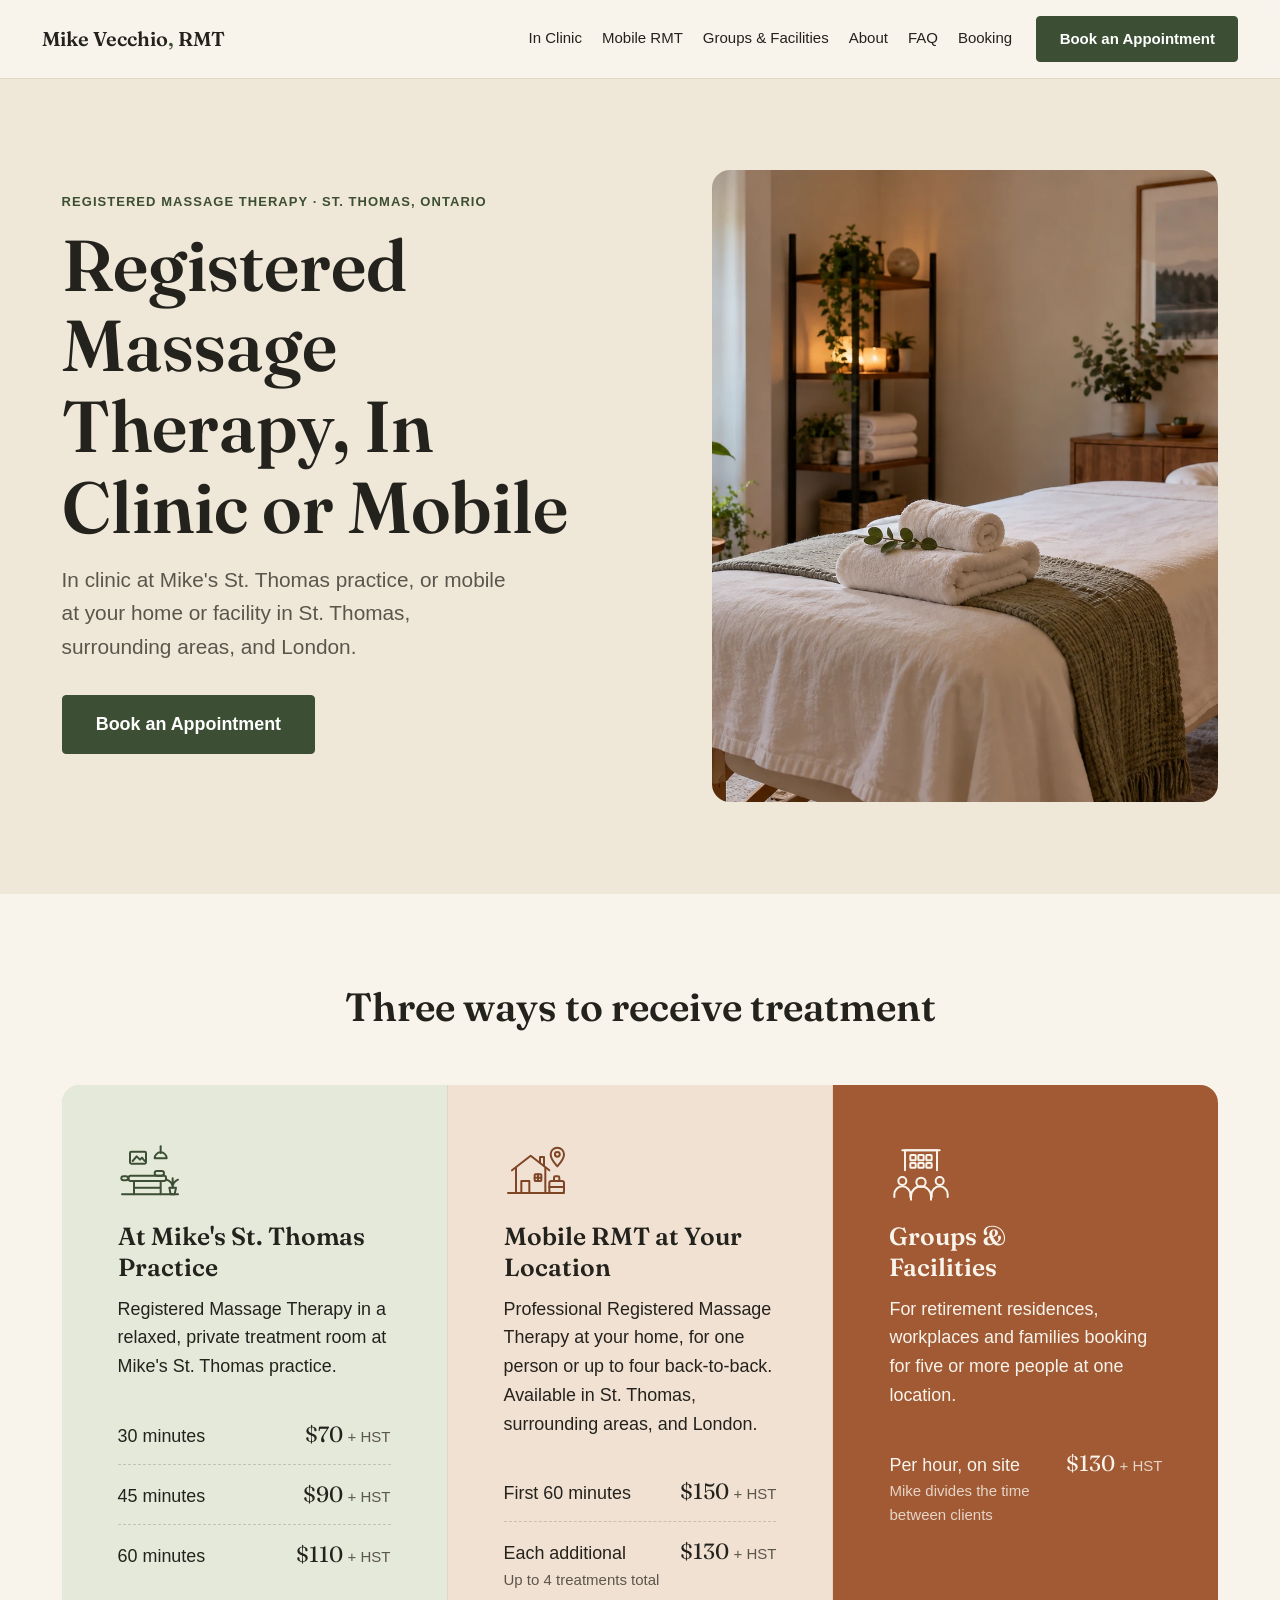
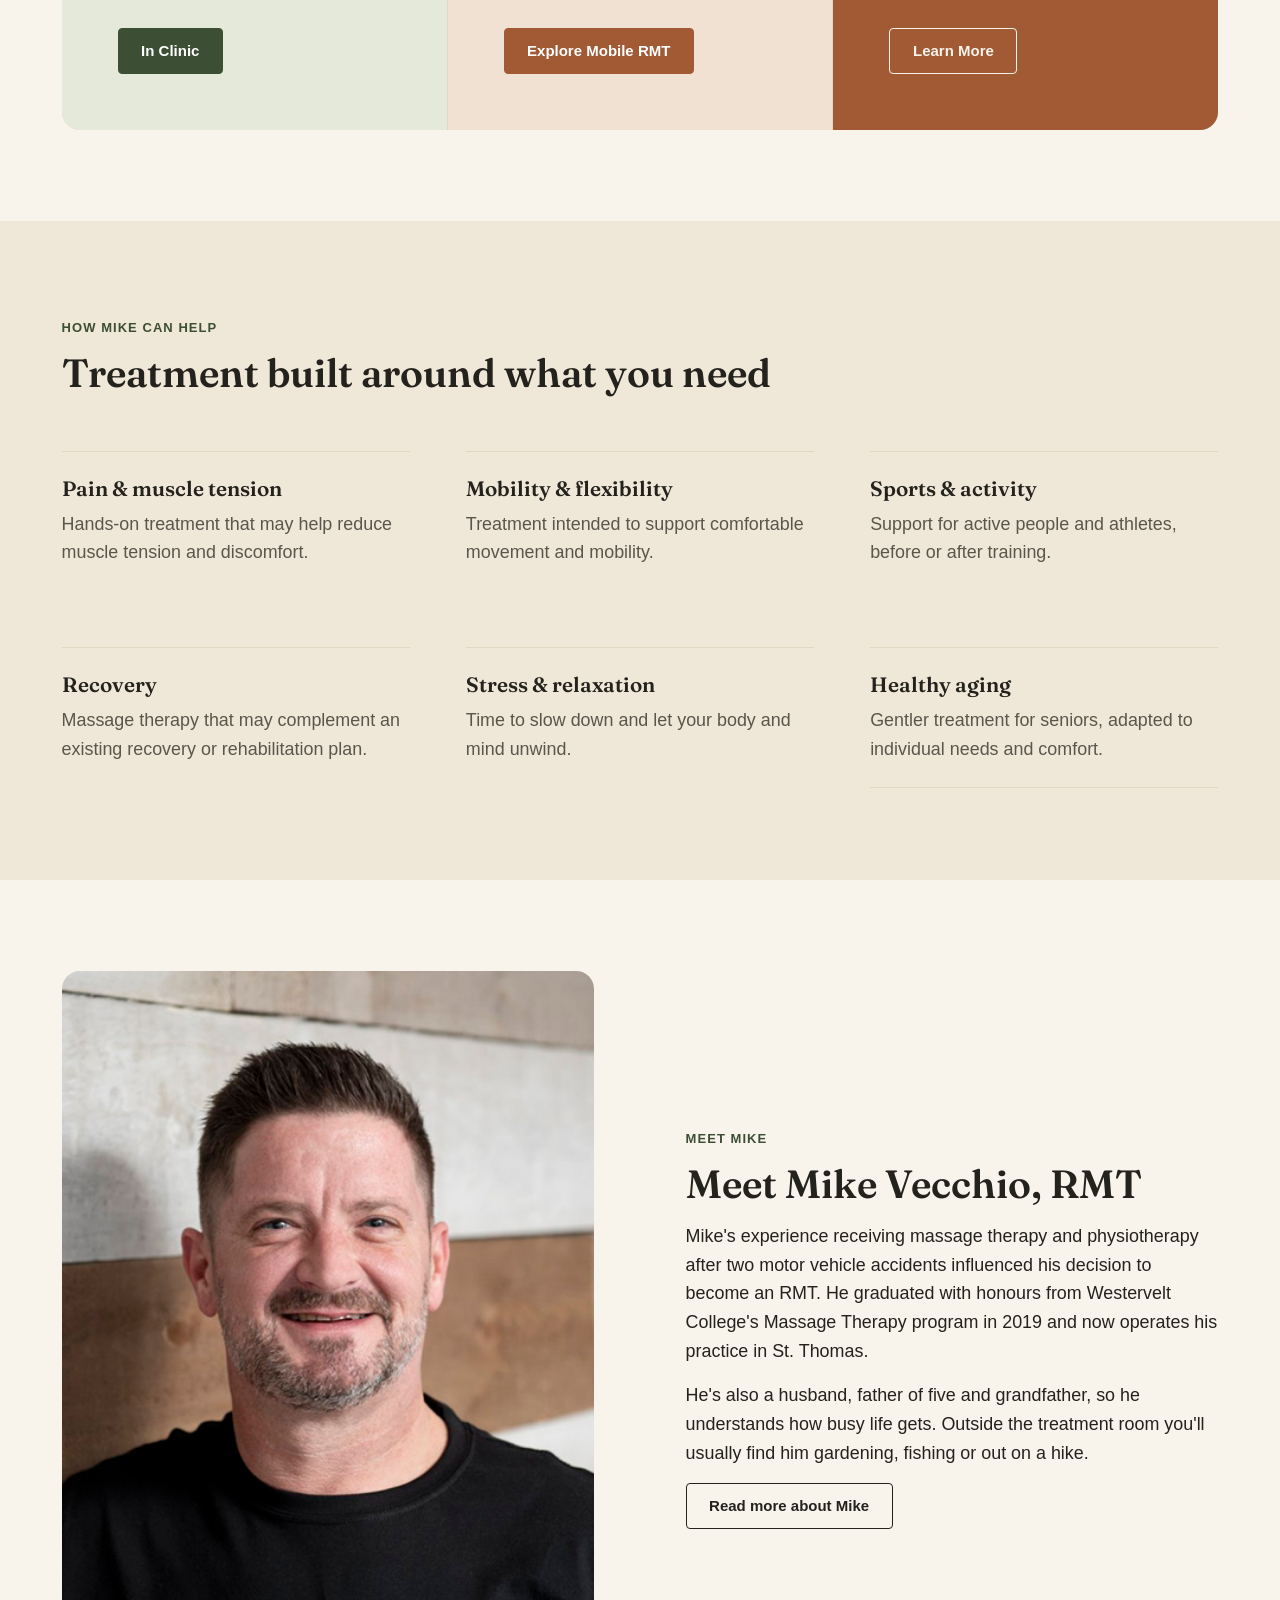
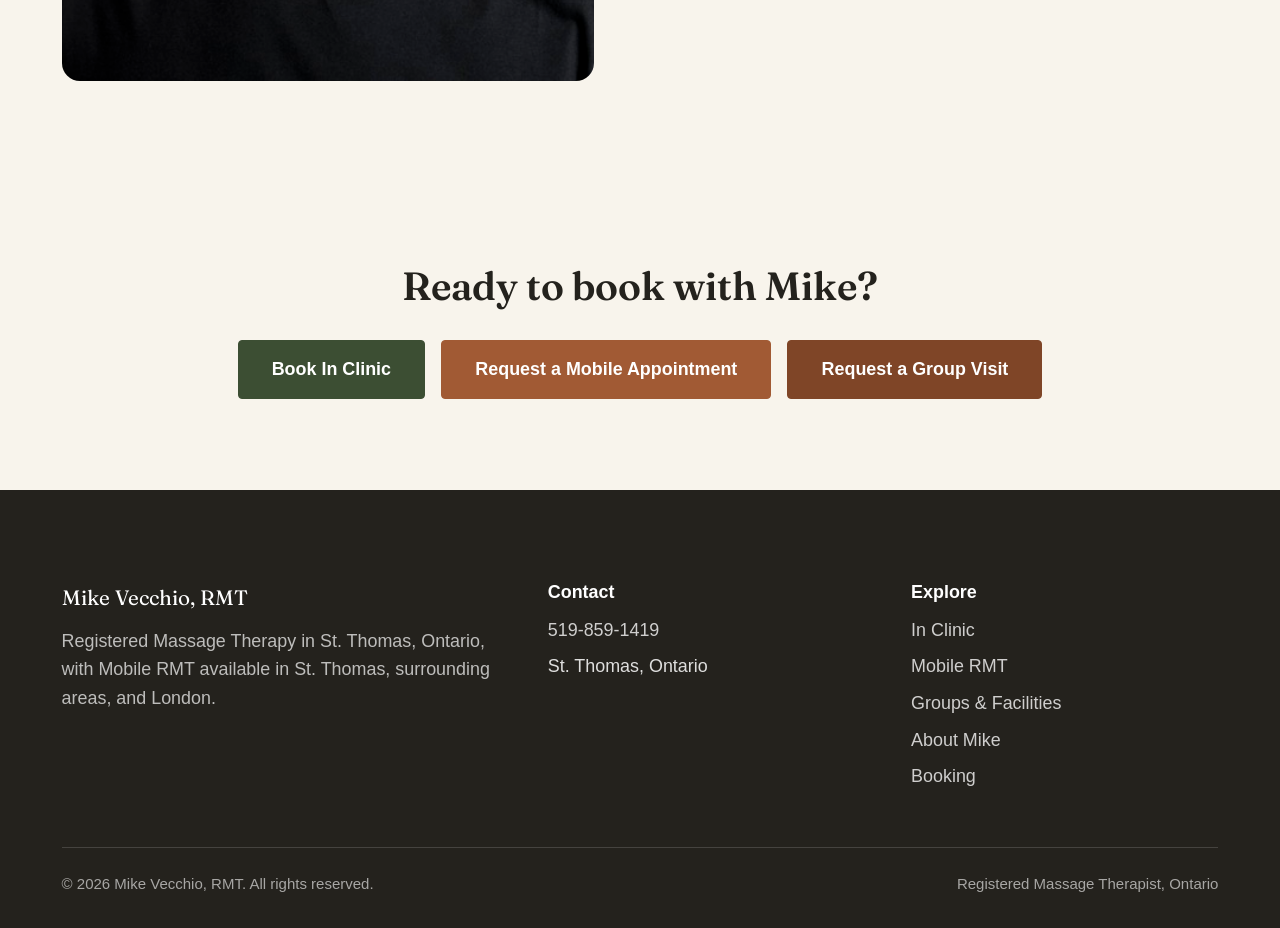
==== commit 1b42743c: "Replace placeholder illustrations with treatment room and mobile setup photos - Homepage hero and In" ====
--- a/index.html
+++ b/index.html
@@ -30,7 +30,7 @@
 
 <link rel="preconnect" href="https://fonts.googleapis.com" />
 <link rel="preconnect" href="https://fonts.gstatic.com" crossorigin />
-<link rel="preload" as="image" href="/images/mike-hero-placeholder.svg" fetchpriority="high" />
+<link rel="preload" as="image" href="/images/treatment-room.webp" fetchpriority="high" />
 <link rel="stylesheet" href="https://fonts.googleapis.com/css2?family=Fraunces:ital,wght@0,500;0,600;0,700;1,500&display=swap" />
 <link rel="stylesheet" href="/css/styles.css?v=20260924-11" />
 
@@ -223,8 +223,7 @@
           </div>
         </div>
         <div class="hero__media">
-          <img src="/images/mike-hero-placeholder.svg" width="1200" height="900" alt="Illustrative placeholder for Mike's St. Thomas treatment room" fetchpriority="high" decoding="async" />
-          <span class="hero__media-caption">Placeholder photo. Final photography pending</span>
+          <img src="/images/treatment-room.webp" width="1448" height="1086" alt="A calm massage therapy treatment room with a massage table, fresh towels, plants, and warm lighting" fetchpriority="high" decoding="async" />
         </div>
       </div>
     </div>
